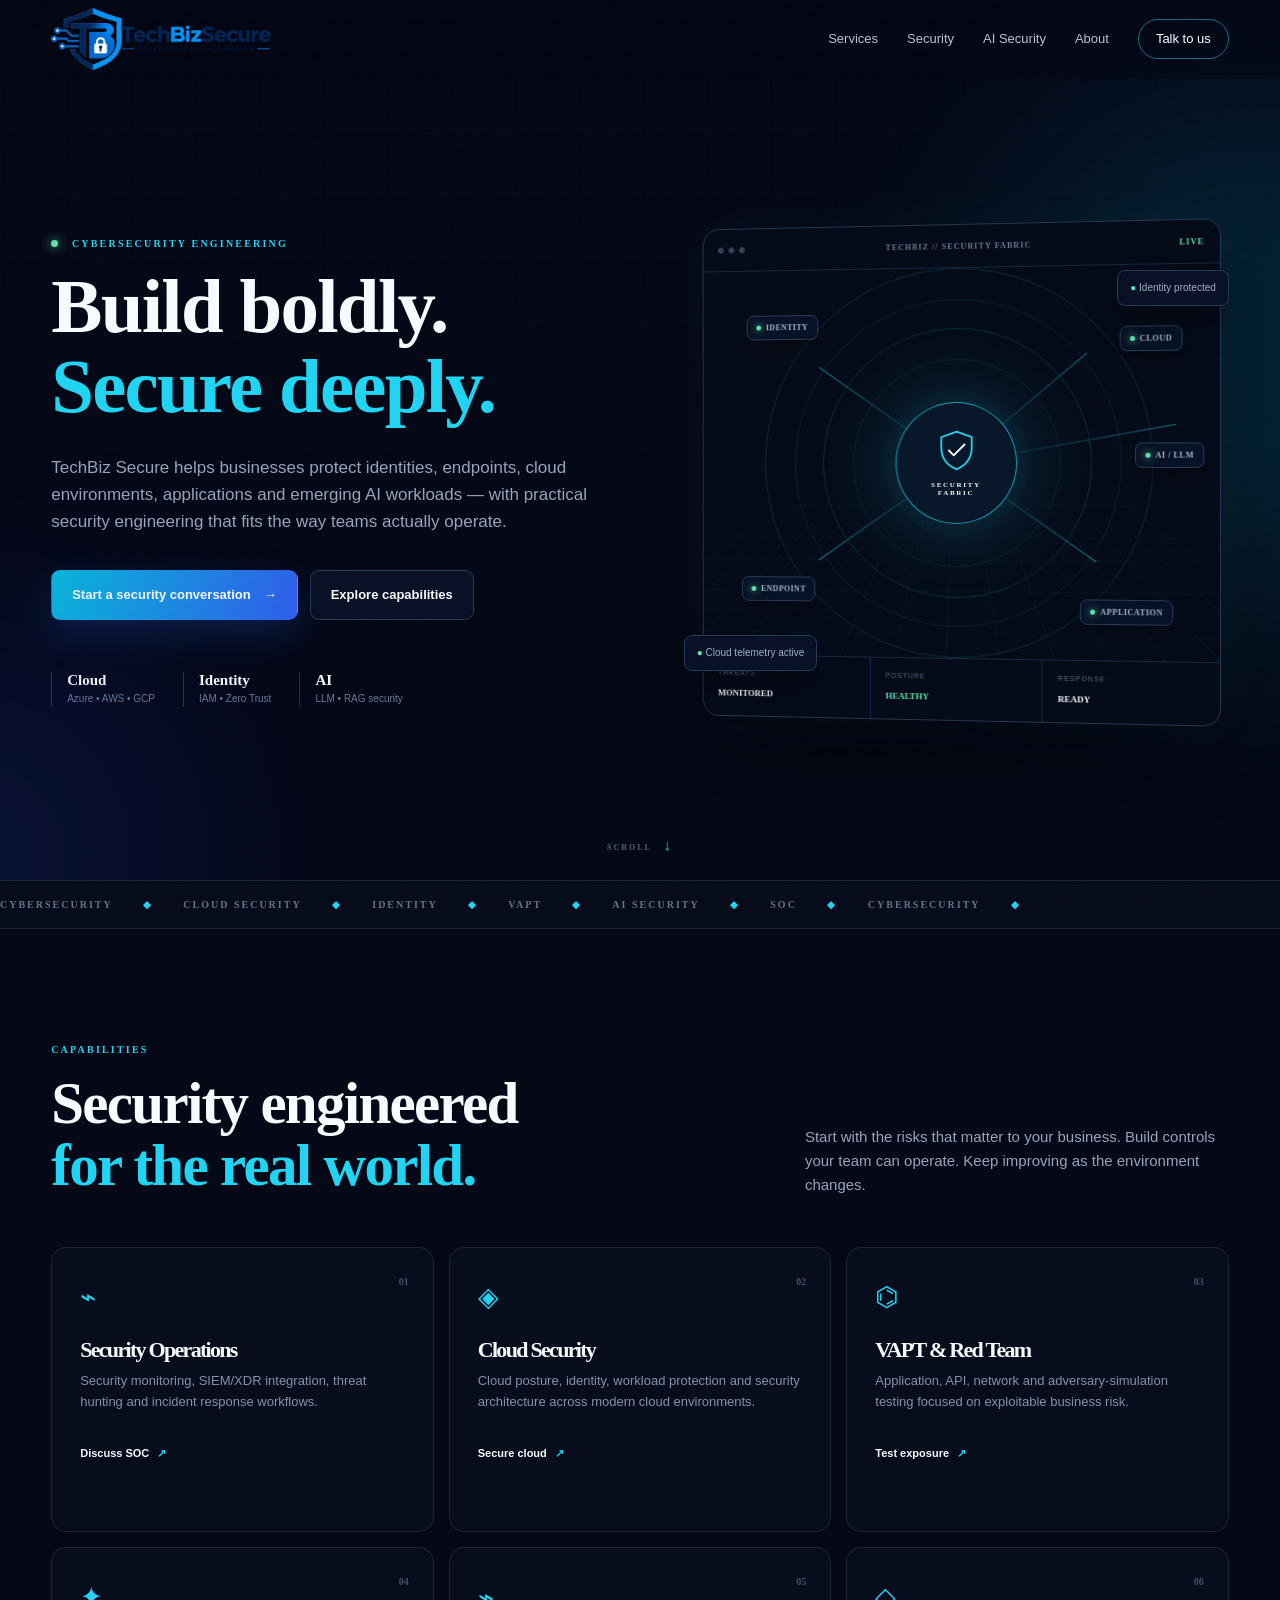
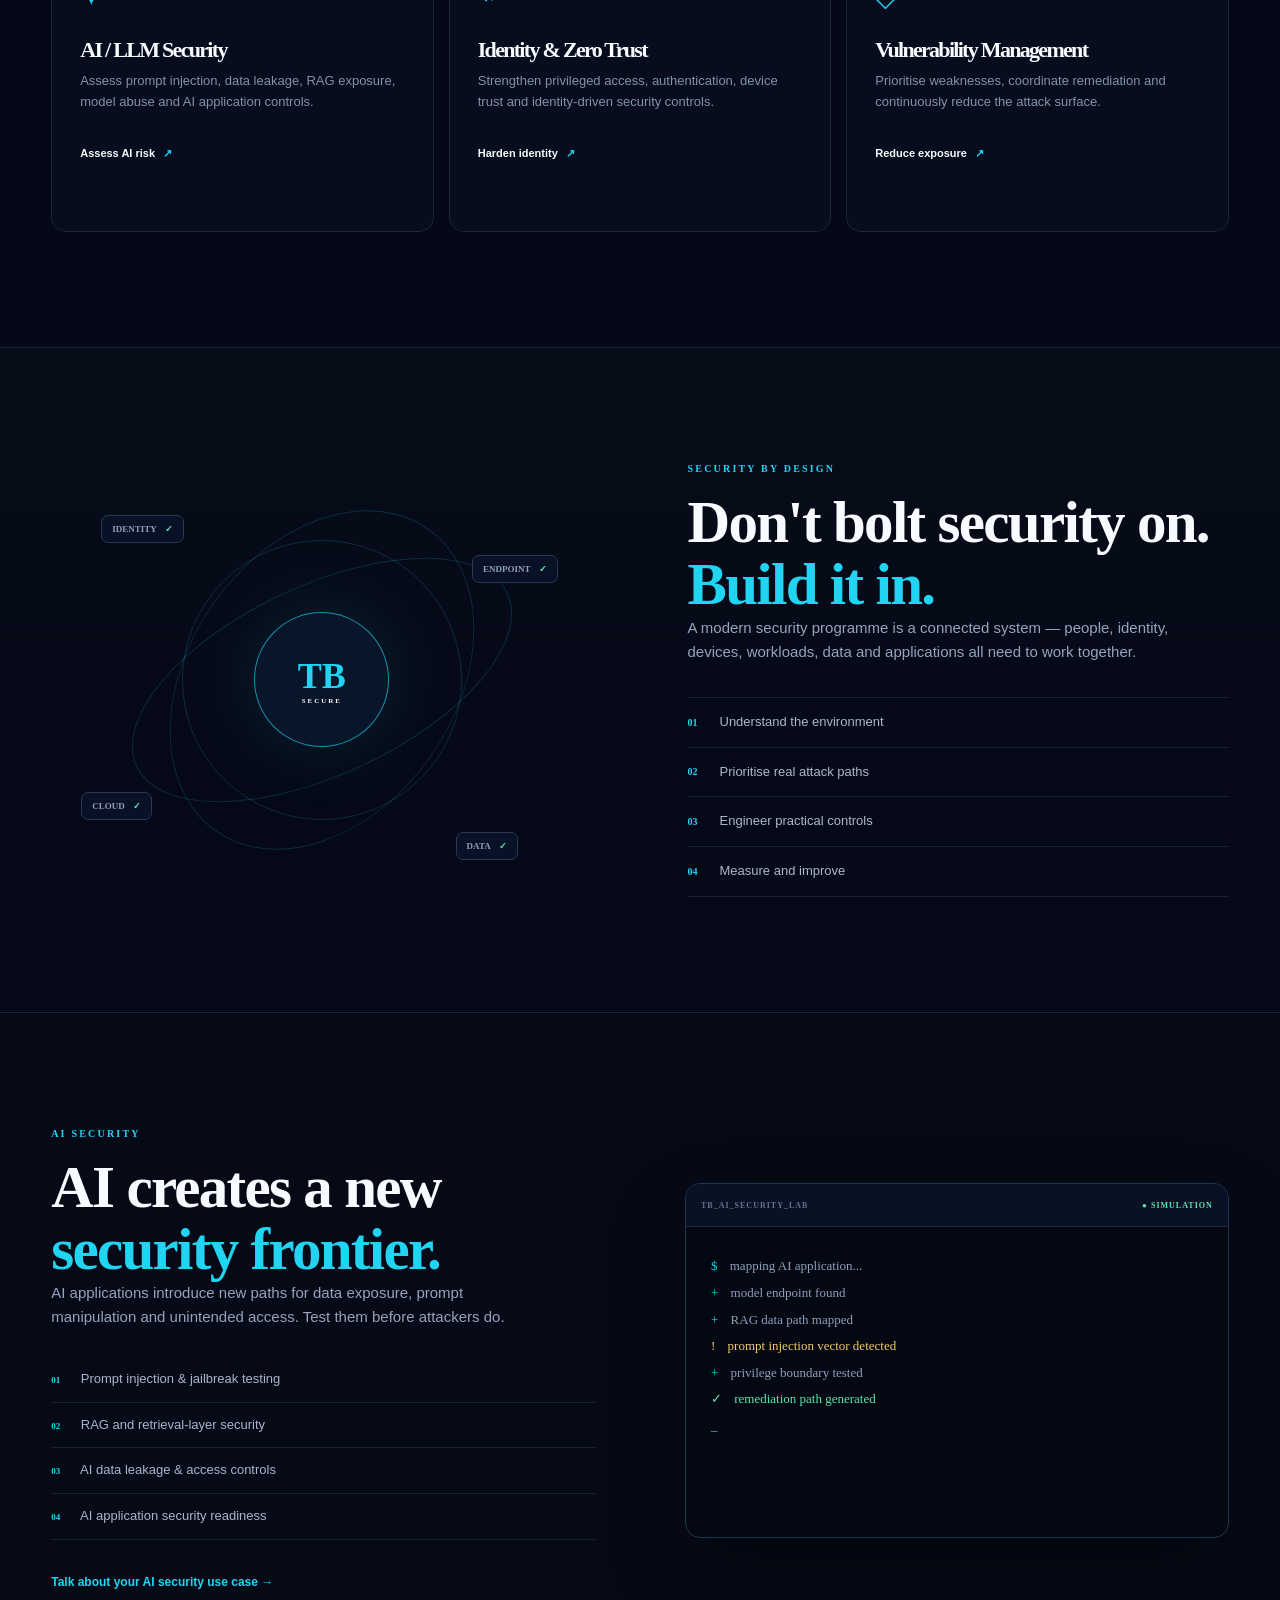
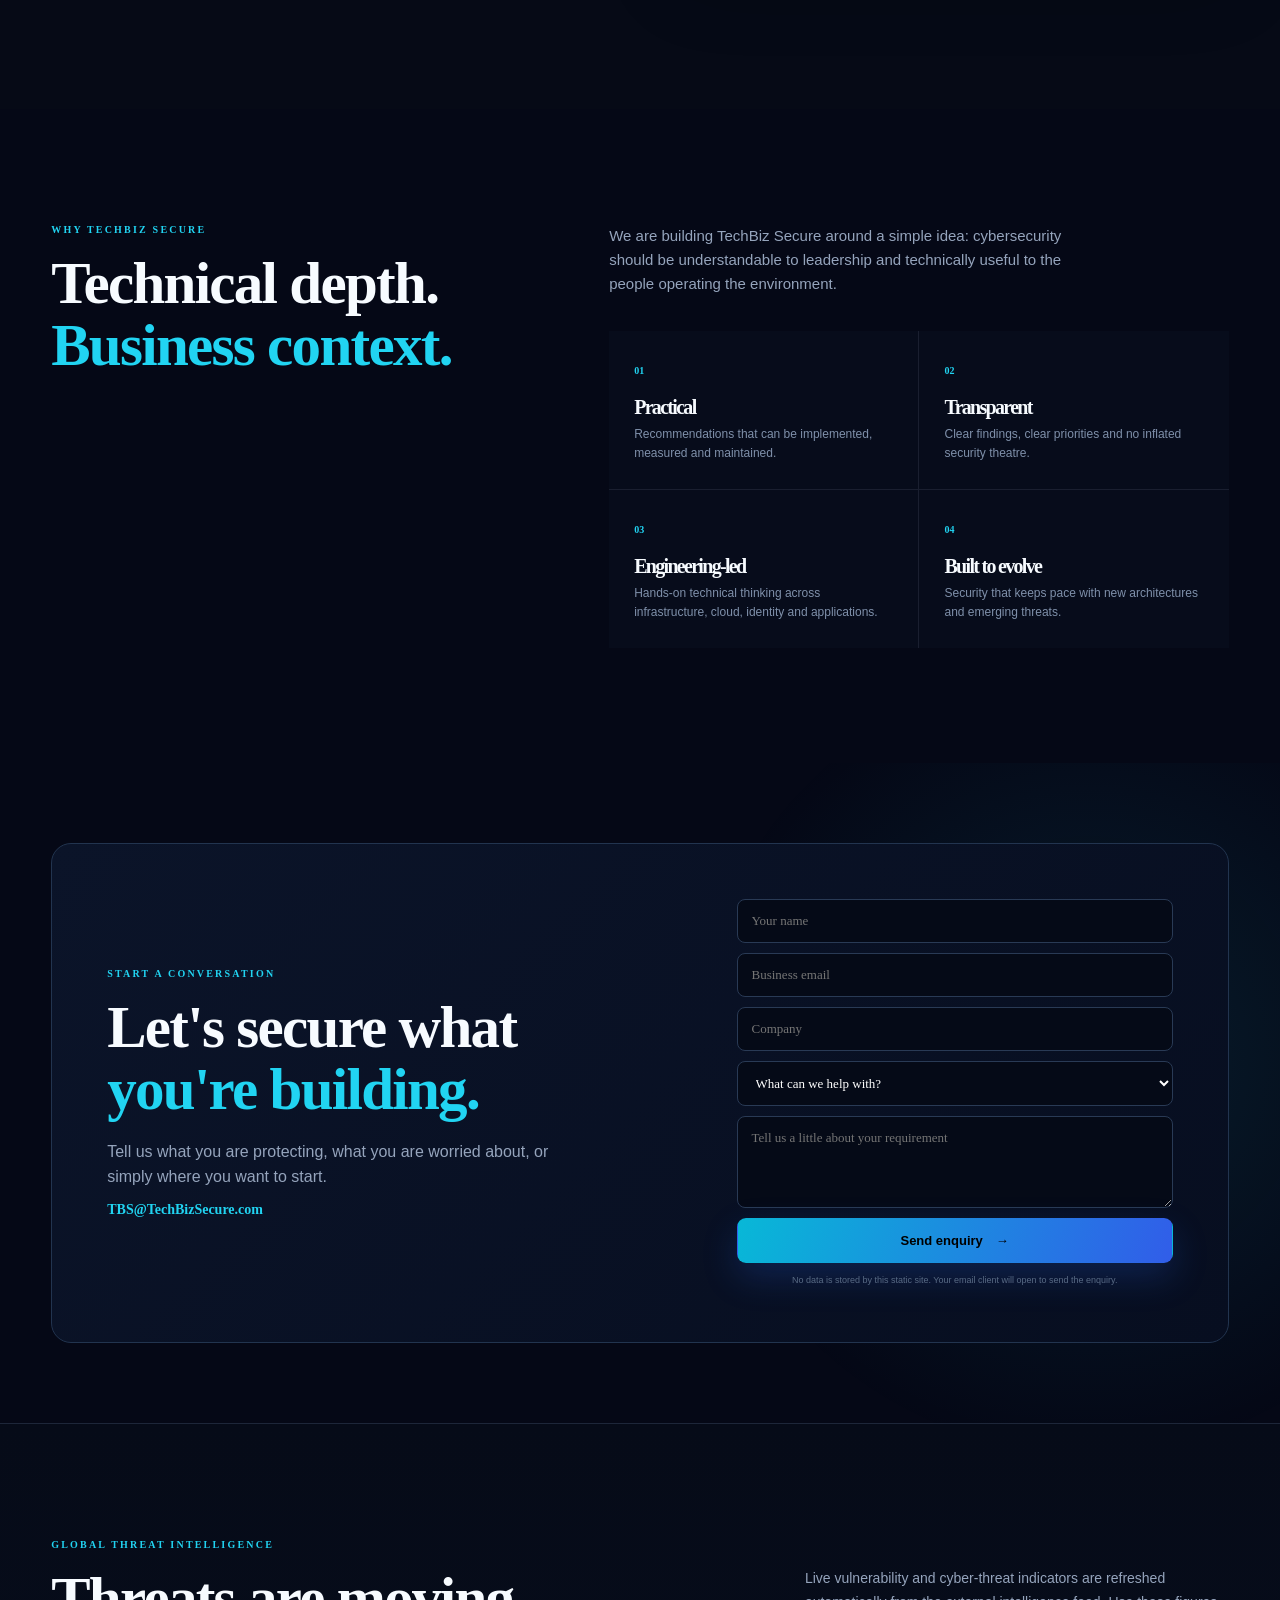
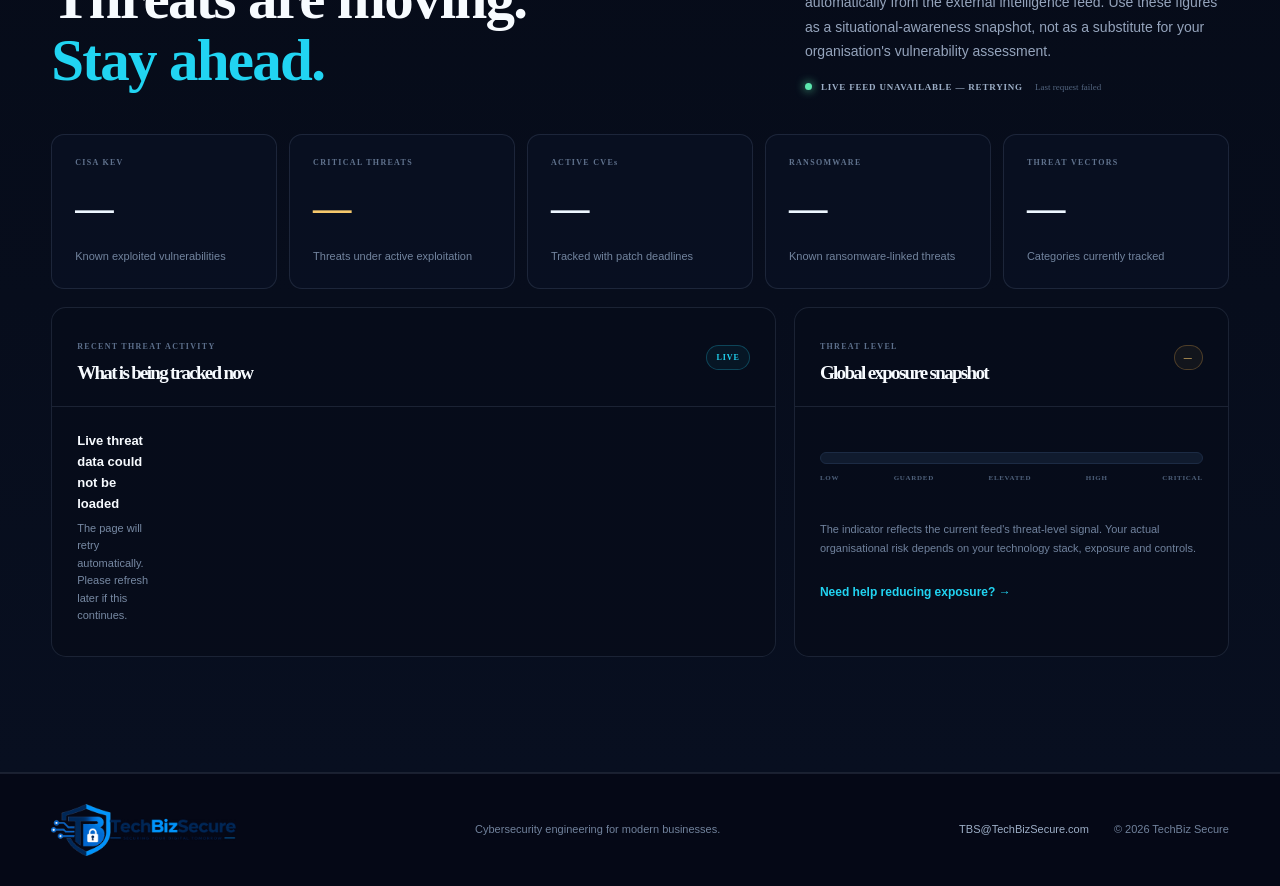
==== index.html @ 3fa22b93 "Use full TechBizSecure logo lockup" ====
<!doctype html>
<html lang="en">
<head>
  <meta charset="utf-8">
  <meta name="viewport" content="width=device-width,initial-scale=1">
  <meta name="description" content="TechBiz Secure — cybersecurity engineering for cloud, identity, endpoints, applications and AI.">
  <meta name="theme-color" content="#050816">
  <!-- Browser security hardening -->
<meta http-equiv="Content-Security-Policy"
      content="default-src 'self';
               base-uri 'none';
               object-src 'none';
               script-src 'self';
               style-src 'self' https://fonts.googleapis.com;
               font-src 'self' https://fonts.gstatic.com;
               img-src 'self' data:;
               connect-src 'self' https://livecve.com;
               frame-src 'none';
               worker-src 'none';
               media-src 'none';
               manifest-src 'self';
               form-action 'none';
               upgrade-insecure-requests">

<meta name="referrer" content="strict-origin-when-cross-origin">
  <meta property="og:title" content="TechBiz Secure | Cybersecurity Engineering">
  <meta property="og:description" content="Practical cybersecurity engineering for modern businesses.">
  <meta property="og:type" content="website">
  <title>TechBiz Secure | Cybersecurity Engineering</title>
  <link rel="icon" href="assets/techbizsecure-brand-mark.png" type="image/png">
  <link rel="stylesheet" href="css/style.css">
</head>
<body>
<div class="noise"></div>
<header class="site-header" id="header">
  <div class="container nav">
    <a class="brand logo-lockup" href="#home" aria-label="TechBiz Secure"><img class="brand-logo" src="assets/techbizsecure-logo-horizontal.png" alt=""></a>
    <button class="hamburger" aria-label="Open menu" aria-expanded="false">☰</button>
    <nav class="links">
      <a href="#services">Services</a><a href="#security">Security</a><a href="#ai">AI Security</a><a href="#about">About</a><a href="#contact" class="nav-button">Talk to us</a>
    </nav>
  </div>
</header>

<main id="home">
<section class="hero">
  <div class="hero-glow glow-a"></div><div class="hero-glow glow-b"></div>
  <div class="container hero-grid">
    <div class="hero-copy">
      <div class="eyebrow"><i></i> CYBERSECURITY ENGINEERING</div>
      <h1>Build boldly.<br><span>Secure deeply.</span></h1>
      <p>TechBiz Secure helps businesses protect identities, endpoints, cloud environments, applications and emerging AI workloads — with practical security engineering that fits the way teams actually operate.</p>
      <div class="hero-buttons"><a class="btn primary" href="#contact">Start a security conversation <b>→</b></a><a class="btn secondary" href="#services">Explore capabilities</a></div>
      <div class="proof">
        <div><b>Cloud</b><small>Azure • AWS • GCP</small></div>
        <div><b>Identity</b><small>IAM • Zero Trust</small></div>
        <div><b>AI</b><small>LLM • RAG security</small></div>
      </div>
    </div>
    <div class="hero-console">
      <div class="console-shell">
        <div class="console-top"><span><i></i><i></i><i></i></span><b>TECHBIZ // SECURITY FABRIC</b><em>LIVE</em></div>
        <div class="console-map">
          <div class="map-grid"></div>
          <div class="radar"></div><div class="radar radar2"></div>
          <div class="node n1"><i></i><label>IDENTITY</label></div>
          <div class="node n2"><i></i><label>CLOUD</label></div>
          <div class="node n3"><i></i><label>ENDPOINT</label></div>
          <div class="node n4"><i></i><label>APPLICATION</label></div>
          <div class="node n5"><i></i><label>AI / LLM</label></div>
          <div class="hub"><div class="hub-shield"><svg viewBox="0 0 48 48"><path d="M24 3 41 9v12c0 11.2-6.7 19.7-17 24C13.7 40.7 7 32.2 7 21V9l17-6Z"/><path class="tick" d="m15.5 24 5.4 5.4L33 17.3"/></svg></div><small>SECURITY<br>FABRIC</small></div>
          <div class="connection c1"></div><div class="connection c2"></div><div class="connection c3"></div><div class="connection c4"></div><div class="connection c5"></div>
        </div>
        <div class="console-stats"><span><small>THREATS</small><b>MONITORED</b></span><span><small>POSTURE</small><b class="green">HEALTHY</b></span><span><small>RESPONSE</small><b>READY</b></span></div>
      </div>
      <div class="float-tag tag1">● Identity protected</div><div class="float-tag tag2">● Cloud telemetry active</div>
    </div>
  </div>
  <div class="scroll">SCROLL <span>↓</span></div>
</section>

<section class="marquee"><div>CYBERSECURITY <span>◆</span> CLOUD SECURITY <span>◆</span> IDENTITY <span>◆</span> VAPT <span>◆</span> AI SECURITY <span>◆</span> SOC <span>◆</span> CYBERSECURITY <span>◆</span></div></section>

<section class="section" id="services">
  <div class="container">
    <div class="section-title"><div><div class="eyebrow">CAPABILITIES</div><h2>Security engineered<br><span>for the real world.</span></h2></div><p>Start with the risks that matter to your business. Build controls your team can operate. Keep improving as the environment changes.</p></div>
    <div class="service-grid">
      <article><span class="icon">⌁</span><small>01</small><h3>Security Operations</h3><p>Security monitoring, SIEM/XDR integration, threat hunting and incident response workflows.</p><a href="#contact">Discuss SOC <b>↗</b></a></article>
      <article><span class="icon">◈</span><small>02</small><h3>Cloud Security</h3><p>Cloud posture, identity, workload protection and security architecture across modern cloud environments.</p><a href="#contact">Secure cloud <b>↗</b></a></article>
      <article><span class="icon">⌬</span><small>03</small><h3>VAPT & Red Team</h3><p>Application, API, network and adversary-simulation testing focused on exploitable business risk.</p><a href="#contact">Test exposure <b>↗</b></a></article>
      <article><span class="icon">✦</span><small>04</small><h3>AI / LLM Security</h3><p>Assess prompt injection, data leakage, RAG exposure, model abuse and AI application controls.</p><a href="#contact">Assess AI risk <b>↗</b></a></article>
      <article><span class="icon">⌁</span><small>05</small><h3>Identity & Zero Trust</h3><p>Strengthen privileged access, authentication, device trust and identity-driven security controls.</p><a href="#contact">Harden identity <b>↗</b></a></article>
      <article><span class="icon">◇</span><small>06</small><h3>Vulnerability Management</h3><p>Prioritise weaknesses, coordinate remediation and continuously reduce the attack surface.</p><a href="#contact">Reduce exposure <b>↗</b></a></article>
    </div>
  </div>
</section>

<section class="section dark" id="security">
  <div class="container security-grid">
    <div class="security-visual">
      <div class="sec-ring r1"></div><div class="sec-ring r2"></div><div class="sec-ring r3"></div>
      <div class="sec-core"><span>TB</span><small>SECURE</small></div>
      <div class="sec-chip s1">IDENTITY <b>✓</b></div><div class="sec-chip s2">ENDPOINT <b>✓</b></div><div class="sec-chip s3">CLOUD <b>✓</b></div><div class="sec-chip s4">DATA <b>✓</b></div>
    </div>
    <div>
      <div class="eyebrow">SECURITY BY DESIGN</div><h2>Don't bolt security on.<br><span>Build it in.</span></h2>
      <p class="lead">A modern security programme is a connected system — people, identity, devices, workloads, data and applications all need to work together.</p>
      <div class="metrics"><div><b>01</b><span>Understand the environment</span></div><div><b>02</b><span>Prioritise real attack paths</span></div><div><b>03</b><span>Engineer practical controls</span></div><div><b>04</b><span>Measure and improve</span></div></div>
    </div>
  </div>
</section>

<section class="section ai" id="ai">
  <div class="container ai-grid">
    <div><div class="eyebrow">AI SECURITY</div><h2>AI creates a new<br><span>security frontier.</span></h2><p class="lead">AI applications introduce new paths for data exposure, prompt manipulation and unintended access. Test them before attackers do.</p><ul><li><b>01</b> Prompt injection & jailbreak testing</li><li><b>02</b> RAG and retrieval-layer security</li><li><b>03</b> AI data leakage & access controls</li><li><b>04</b> AI application security readiness</li></ul><a class="text-link" href="#contact">Talk about your AI security use case →</a></div>
    <div class="terminal"><div class="term-head"><span>TB_AI_SECURITY_LAB</span><b>● SIMULATION</b></div><div class="term-body">
      <p><i>$</i> mapping AI application...</p><p><i>+</i> model endpoint found</p><p><i>+</i> RAG data path mapped</p><p class="warn"><i>!</i> prompt injection vector detected</p><p><i>+</i> privilege boundary tested</p><p class="good"><i>✓</i> remediation path generated</p><p class="cursor">_</p>
    </div></div>
  </div>
</section>

<section class="section" id="about">
  <div class="container about-grid">
    <div><div class="eyebrow">WHY TECHBIZ SECURE</div><h2>Technical depth.<br><span>Business context.</span></h2></div>
    <div><p class="lead">We are building TechBiz Secure around a simple idea: cybersecurity should be understandable to leadership and technically useful to the people operating the environment.</p><div class="values"><div><b>01</b><h3>Practical</h3><p>Recommendations that can be implemented, measured and maintained.</p></div><div><b>02</b><h3>Transparent</h3><p>Clear findings, clear priorities and no inflated security theatre.</p></div><div><b>03</b><h3>Engineering-led</h3><p>Hands-on technical thinking across infrastructure, cloud, identity and applications.</p></div><div><b>04</b><h3>Built to evolve</h3><p>Security that keeps pace with new architectures and emerging threats.</p></div></div></div>
  </div>
</section>

<section class="section cta" id="contact">
  <div class="container cta-box">
    <div><div class="eyebrow">START A CONVERSATION</div><h2>Let's secure what<br><span>you're building.</span></h2><p>Tell us what you are protecting, what you are worried about, or simply where you want to start.</p><div class="email-line">TBS@TechBizSecure.com</div></div>
    <form id="contactForm">
      <input required name="name" placeholder="Your name" autocomplete="name">
      <input required type="email" name="email" placeholder="Business email" autocomplete="email">
      <input name="company" placeholder="Company">
      <select name="interest"><option value="">What can we help with?</option><option>Security Operations / SOC</option><option>Cloud Security</option><option>VAPT / Red Team</option><option>AI / LLM Security</option><option>Identity & Zero Trust</option><option>Vulnerability Management</option><option>Other</option></select>
      <textarea required name="message" rows="4" placeholder="Tell us a little about your requirement"></textarea>
      <button class="btn primary" type="submit">Send enquiry <b>→</b></button>
      <small>No data is stored by this static site. Your email client will open to send the enquiry.</small>
    </form>
  </div>
</section>

<section class="section threat-stats" id="threats">
  <div class="container">
    <div class="section-title threat-heading">
      <div>
        <div class="eyebrow">GLOBAL THREAT INTELLIGENCE</div>
        <h2>Threats are moving.<br><span>Stay ahead.</span></h2>
      </div>
      <div class="threat-intro">
        <p>Live vulnerability and cyber-threat indicators are refreshed automatically from the external intelligence feed. Use these figures as a situational-awareness snapshot, not as a substitute for your organisation's vulnerability assessment.</p>
        <div class="threat-status"><i></i><span id="threatStatus">Connecting to live intelligence…</span><small id="threatUpdated">—</small></div>
      </div>
    </div>

    <div class="threat-cards" aria-live="polite">
      <article class="threat-card"><small>CISA KEV</small><strong id="kevTotal">—</strong><span>Known exploited vulnerabilities</span></article>
      <article class="threat-card critical"><small>CRITICAL THREATS</small><strong id="criticalTotal">—</strong><span>Threats under active exploitation</span></article>
      <article class="threat-card"><small>ACTIVE CVEs</small><strong id="activeCves">—</strong><span>Tracked with patch deadlines</span></article>
      <article class="threat-card"><small>RANSOMWARE</small><strong id="ransomwareTotal">—</strong><span>Known ransomware-linked threats</span></article>
      <article class="threat-card"><small>THREAT VECTORS</small><strong id="vectorTotal">—</strong><span>Categories currently tracked</span></article>
    </div>

    <div class="threat-bottom">
      <div class="threat-panel">
        <div class="panel-head"><div><small>RECENT THREAT ACTIVITY</small><h3>What is being tracked now</h3></div><span class="live-pill">LIVE</span></div>
        <div id="threatFeed" class="threat-feed"><div class="feed-loading"><span></span><span></span><span></span></div></div>
      </div>
      <div class="threat-panel radar-panel">
        <div class="panel-head"><div><small>THREAT LEVEL</small><h3>Global exposure snapshot</h3></div><span id="threatLevel" class="level-pill">ELEVATED</span></div>
        <div class="threat-meter"><div id="threatMeterFill"></div></div>
        <div class="meter-labels"><span>LOW</span><span>GUARDED</span><span>ELEVATED</span><span>HIGH</span><span>CRITICAL</span></div>
        <p class="meter-note">The indicator reflects the current feed's threat-level signal. Your actual organisational risk depends on your technology stack, exposure and controls.</p>
        <a class="text-link" href="#contact">Need help reducing exposure? →</a>
      </div>
    </div>
  </div>
</section>
</main>

<footer><div class="container footer"><a class="brand logo-lockup" href="#home"><img class="brand-logo" src="assets/techbizsecure-logo-horizontal.png" alt="TechBiz Secure — Securing your digital tomorrow"></a><p>Cybersecurity engineering for modern businesses.</p><a href="mailto:TBS@TechBizSecure.com">TBS@TechBizSecure.com</a><span>© 2026 TechBiz Secure</span></div></footer>
<script src="js/app.js"></script>
</body></html>
---- css/style.css ----
@import url('https://fonts.googleapis.com/css2?family=DM+Sans:wght@400;500;600;700&family=Space+Grotesk:wght@400;500;600;700&display=swap');
:root{--bg:#050816;--bg2:#080e20;--panel:#0a1226;--line:rgba(150,170,200,.15);--text:#f7fbff;--muted:#95a4bc;--cyan:#21d4f2;--blue:#3b82f6;--green:#5ce6ad;--amber:#f6c86c}
*{box-sizing:border-box;margin:0;padding:0}html{scroll-behavior:smooth}body{background:var(--bg);color:var(--text);font-family:"DM Sans",sans-serif;line-height:1.6;overflow-x:hidden}body:before{content:"";position:fixed;inset:0;pointer-events:none;z-index:-5;background-image:linear-gradient(rgba(255,255,255,.017) 1px,transparent 1px),linear-gradient(90deg,rgba(255,255,255,.017) 1px,transparent 1px);background-size:64px 64px;mask-image:linear-gradient(to bottom,#000,transparent 90%)}.noise{position:fixed;inset:0;pointer-events:none;z-index:100;opacity:.025;background-image:url("data:image/svg+xml,%3Csvg viewBox='0 0 160 160' xmlns='http://www.w3.org/2000/svg'%3E%3Cfilter id='n'%3E%3CfeTurbulence type='fractalNoise' baseFrequency='.9' numOctaves='4' stitchTiles='stitch'/%3E%3C/filter%3E%3Crect width='100%25' height='100%25' filter='url(%23n)' opacity='.3'/%3E%3C/svg%3E")}a{color:inherit;text-decoration:none}.container{width:min(1180px,92%);margin:auto}
.site-header{position:fixed;z-index:50;top:0;left:0;width:100%;border-bottom:1px solid transparent;background:rgba(5,8,22,.6);backdrop-filter:blur(18px);transition:.25s}.site-header.scrolled{border-color:var(--line);background:rgba(5,8,22,.9)}.nav{height:78px;display:flex;align-items:center;justify-content:space-between}.brand{display:flex;align-items:center}.brand-logo{display:block;width:220px;max-width:38vw;height:auto;object-fit:contain}.footer .brand-logo{width:185px;max-width:45vw}.links{display:flex;gap:29px;align-items:center;color:#b6c3d6;font-size:13px}.links a:hover{color:#fff}.nav-button{border:1px solid rgba(33,212,242,.5);padding:9px 17px;border-radius:999px;color:#fff!important}.hamburger{display:none;background:none;border:0;color:#fff;font-size:24px}
.hero{min-height:880px;padding:155px 0 90px;display:flex;align-items:center;position:relative;overflow:hidden}.hero-glow{position:absolute;border-radius:50%;filter:blur(120px);opacity:.14}.glow-a{width:520px;height:520px;background:#00cfff;right:-230px;top:100px}.glow-b{width:450px;height:450px;background:#244cff;left:-250px;bottom:-200px}.hero-grid{display:grid;grid-template-columns:1.02fr .98fr;gap:65px;align-items:center}.eyebrow{font:700 10px "Space Grotesk";letter-spacing:2.2px;color:var(--cyan);margin-bottom:18px}.eyebrow i{display:inline-block;width:7px;height:7px;background:var(--green);border-radius:50%;margin-right:9px;box-shadow:0 0 12px var(--green)}h1,h2,h3{font-family:"Space Grotesk";line-height:1.05;letter-spacing:-1.7px}h1{font-size:clamp(52px,6vw,78px)}h1 span,h2 span{color:var(--cyan)}.hero-copy>p{max-width:650px;color:var(--muted);font-size:17px;margin-top:26px}.hero-buttons{display:flex;gap:12px;flex-wrap:wrap;margin-top:34px}.btn{display:inline-flex;justify-content:center;align-items:center;gap:13px;border:1px solid transparent;border-radius:9px;padding:14px 20px;font-weight:700;font-size:13px;cursor:pointer;transition:.2s}.btn.primary{background:linear-gradient(110deg,#08b8d7,#315de9);box-shadow:0 14px 35px rgba(37,99,235,.22)}.btn.primary:hover{transform:translateY(-2px)}.btn.secondary{border-color:#2b3b56;background:#091126}.btn.secondary:hover{border-color:#58708f}.proof{display:flex;gap:28px;margin-top:52px}.proof div{border-left:1px solid #26334c;padding-left:15px}.proof b{display:block;font:600 15px "Space Grotesk"}.proof small{display:block;color:#687a96;font-size:10px;margin-top:2px}
.hero-console{position:relative;height:510px;display:grid;place-items:center}.console-shell{width:100%;max-width:520px;border:1px solid #243550;border-radius:17px;background:#050b18;box-shadow:0 35px 100px rgba(0,0,0,.42),0 0 60px rgba(33,212,242,.06);overflow:hidden;transform:perspective(1000px) rotateY(-5deg)}.console-top{height:43px;display:flex;align-items:center;justify-content:space-between;padding:0 15px;border-bottom:1px solid #192841;color:#667994;font:600 8px "Space Grotesk";letter-spacing:1.1px}.console-top span{display:flex;gap:5px}.console-top span i{width:6px;height:6px;border-radius:50%;background:#34445e}.console-top em{font-style:normal;color:var(--green)}.console-map{height:390px;position:relative;overflow:hidden;background:radial-gradient(circle at 50% 50%,rgba(24,87,116,.13),transparent 45%)}.map-grid{position:absolute;inset:0;background-image:linear-gradient(rgba(33,212,242,.045) 1px,transparent 1px),linear-gradient(90deg,rgba(33,212,242,.045) 1px,transparent 1px);background-size:36px 36px;transform:perspective(400px) rotateX(55deg) scale(1.5);transform-origin:center bottom}.radar{position:absolute;width:270px;height:270px;border:1px solid rgba(33,212,242,.16);border-radius:50%;left:50%;top:50%;transform:translate(-50%,-50%)}.radar:after{content:"";position:absolute;inset:30px;border:1px solid rgba(33,212,242,.1);border-radius:50%}.radar2{width:390px;height:390px}.hub{position:absolute;left:50%;top:50%;transform:translate(-50%,-50%);width:122px;height:122px;border-radius:50%;background:#09172a;border:1px solid rgba(33,212,242,.7);box-shadow:0 0 0 12px rgba(33,212,242,.025),0 0 70px rgba(33,212,242,.16);display:flex;flex-direction:column;align-items:center;justify-content:center;text-align:center;z-index:4}.hub-shield{width:43px}.hub-shield svg{width:100%;fill:none;stroke:var(--cyan);stroke-width:2}.hub-shield .tick{stroke:#fff;stroke-linecap:round;stroke-linejoin:round}.hub small{font:700 7px "Space Grotesk";letter-spacing:1.7px;margin-top:2px}.node{position:absolute;z-index:5;background:#081226;border:1px solid #2a3b57;border-radius:7px;padding:7px 9px;font:700 8px "Space Grotesk";letter-spacing:.5px;color:#a9b8cc;box-shadow:0 8px 22px #0005}.node i{display:inline-block;width:5px;height:5px;background:var(--green);border-radius:50%;margin-right:5px;box-shadow:0 0 8px var(--green)}.n1{top:45px;left:45px}.n2{top:60px;right:36px}.n3{bottom:55px;left:40px}.n4{bottom:35px;right:45px}.n5{top:175px;right:15px}.connection{position:absolute;left:50%;top:50%;height:1px;width:170px;background:linear-gradient(90deg,transparent,rgba(33,212,242,.5));transform-origin:left}.c1{transform:rotate(215deg)}.c2{transform:rotate(320deg)}.c3{transform:rotate(145deg)}.c4{transform:rotate(35deg)}.c5{transform:rotate(350deg);width:220px}.console-stats{display:grid;grid-template-columns:repeat(3,1fr);border-top:1px solid #192841}.console-stats span{padding:12px 15px;border-right:1px solid #192841}.console-stats span:last-child{border:0}.console-stats small{display:block;color:#536681;font-size:7px;letter-spacing:1px}.console-stats b{font:700 9px "Space Grotesk"}.green{color:var(--green)}.float-tag{position:absolute;padding:9px 12px;background:#081126;border:1px solid #263955;border-radius:8px;color:#9eafc7;font-size:10px;box-shadow:0 15px 35px #0004}.float-tag::first-letter{color:var(--green)}.tag1{top:52px;right:0}.tag2{bottom:57px;left:0}.scroll{position:absolute;bottom:26px;left:50%;transform:translateX(-50%);font:700 8px "Space Grotesk";letter-spacing:2px;color:#53657f}.scroll span{font-size:15px;color:var(--cyan);margin-left:8px}
.marquee{overflow:hidden;border-top:1px solid var(--line);border-bottom:1px solid var(--line);background:#070c1b;color:#62738d;font:600 10px "Space Grotesk";letter-spacing:2px;white-space:nowrap}.marquee div{padding:18px 0;animation:marquee 25s linear infinite}.marquee span{color:var(--cyan);padding:0 26px}@keyframes marquee{to{transform:translateX(-45%)}}
.section{padding:115px 0}.dark{background:linear-gradient(180deg,#070c19,#050816);border-top:1px solid var(--line);border-bottom:1px solid var(--line)}.section-title{display:grid;grid-template-columns:1fr .62fr;gap:70px;align-items:end;margin-bottom:50px}.section-title h2,.security-grid h2,.ai-grid h2,.about-grid h2,.cta h2{font-size:clamp(39px,4.7vw,59px)}.section-title>p,.lead{color:var(--muted);font-size:15px;max-width:500px}.service-grid{display:grid;grid-template-columns:repeat(3,1fr);gap:15px}.service-grid article{position:relative;min-height:285px;padding:28px;border:1px solid var(--line);border-radius:15px;background:rgba(9,16,34,.7);overflow:hidden;transition:.25s}.service-grid article:after{content:"";position:absolute;width:130px;height:130px;left:-50px;top:-60px;background:var(--cyan);filter:blur(80px);opacity:0}.service-grid article:hover{transform:translateY(-5px);border-color:rgba(33,212,242,.4)}.service-grid article:hover:after{opacity:.12}.icon{font-size:27px;color:var(--cyan)}.service-grid article>small{position:absolute;right:24px;top:28px;color:#40516b;font:600 10px "Space Grotesk"}.service-grid h3{font-size:22px;margin:19px 0 10px}.service-grid p{color:#8292aa;font-size:13px;min-height:68px}.service-grid a{font-size:11px;font-weight:700}.service-grid a b{color:var(--cyan);margin-left:5px}
.security-grid{display:grid;grid-template-columns:1fr 1fr;gap:95px;align-items:center}.security-visual{height:430px;position:relative;display:grid;place-items:center}.sec-ring{position:absolute;border:1px solid rgba(33,212,242,.17);border-radius:50%}.r1{width:280px;height:280px}.r2{width:370px;height:370px;transform:rotate(35deg) scaleX(.72)}.r3{width:410px;height:190px;transform:rotate(-25deg)}.sec-core{width:135px;height:135px;border-radius:50%;display:flex;flex-direction:column;align-items:center;justify-content:center;background:#091529;border:1px solid rgba(33,212,242,.65);box-shadow:0 0 75px rgba(33,212,242,.13)}.sec-core span{font:700 36px "Space Grotesk";color:var(--cyan)}.sec-core small{font:700 7px "Space Grotesk";letter-spacing:2px}.sec-chip{position:absolute;background:#081126;border:1px solid #263955;border-radius:7px;padding:8px 10px;font:600 9px "Space Grotesk";color:#8da0ba}.sec-chip b{color:var(--green);margin-left:6px}.s1{top:50px;left:50px}.s2{top:90px;right:35px}.s3{bottom:75px;left:30px}.s4{bottom:35px;right:75px}.metrics{margin-top:33px;border-top:1px solid var(--line)}.metrics div{display:flex;gap:22px;align-items:center;border-bottom:1px solid var(--line);padding:14px 0;font-size:13px;color:#aab8cb}.metrics b{color:var(--cyan);font:600 10px "Space Grotesk"}
.ai{background:#060a16}.ai-grid{display:grid;grid-template-columns:1fr 1fr;gap:90px;align-items:center}.ai-grid ul{list-style:none;margin:28px 0}.ai-grid li{border-bottom:1px solid var(--line);padding:12px 0;font-size:13px;color:#a8b6c9}.ai-grid li b{font:600 9px "Space Grotesk";color:var(--cyan);margin-right:17px}.text-link{font-size:12px;font-weight:700;color:var(--cyan)}.terminal{border:1px solid #23344e;border-radius:15px;background:#030813;overflow:hidden;box-shadow:0 35px 80px #0005}.term-head{height:43px;padding:0 15px;display:flex;justify-content:space-between;align-items:center;background:#091125;border-bottom:1px solid #1b2b43;color:#61728c;font:600 8px "Space Grotesk";letter-spacing:1px}.term-head b{color:var(--green)}.term-body{min-height:310px;padding:26px 25px;font:13px/2.05 "Space Grotesk";color:#8ea0b9}.term-body i{font-style:normal;color:var(--cyan);margin-right:9px}.term-body .warn{color:var(--amber)}.term-body .warn i{color:var(--amber)}.term-body .good{color:var(--green)}.term-body .good i{color:var(--green)}.cursor{animation:blink 1s infinite;color:var(--cyan)}@keyframes blink{50%{opacity:0}}
.about-grid{display:grid;grid-template-columns:.85fr 1.15fr;gap:100px}.values{display:grid;grid-template-columns:1fr 1fr;gap:1px;background:var(--line);margin-top:35px}.values>div{background:#070c1b;padding:25px}.values b{font:600 10px "Space Grotesk";color:var(--cyan)}.values h3{font-size:20px;margin:16px 0 7px}.values p{font-size:12px;color:#7f90aa}
.cta{padding:80px 0;background:radial-gradient(circle at 85% 45%,rgba(33,212,242,.1),transparent 35%)}.cta-box{border:1px solid #22344f;border-radius:20px;background:linear-gradient(135deg,#0b1429,#070e20);padding:55px;display:grid;grid-template-columns:1fr .78fr;gap:70px;align-items:center}.cta-box>div>p{color:var(--muted);margin:18px 0 12px;max-width:480px}.email-line{font:600 14px "Space Grotesk";color:var(--cyan)}form{display:grid;gap:10px}input,textarea,select{width:100%;padding:13px 14px;border-radius:8px;border:1px solid #293a55;background:#050a17;color:#fff;font:13px "DM Sans";outline:none}select{appearance:auto}input:focus,textarea:focus,select:focus{border-color:var(--cyan)}textarea{resize:vertical}form small{font-size:9px;color:#586a84;text-align:center}
footer{border-top:1px solid var(--line);padding:30px 0}.footer{display:flex;align-items:center;gap:25px;color:#71829c;font-size:11px}.footer p{flex:1;text-align:center}.footer>a:last-of-type{color:#9eafc7}.footer .brand{color:#fff}
@media(max-width:900px){.hero-grid,.security-grid,.ai-grid,.about-grid,.cta-box{grid-template-columns:1fr}.hero{padding-top:130px}.hero-console{height:490px}.section-title{grid-template-columns:1fr;gap:20px}.service-grid{grid-template-columns:repeat(2,1fr)}.security-grid,.ai-grid,.about-grid{gap:55px}.cta-box{gap:40px}.footer{flex-wrap:wrap}.footer p{order:4;flex-basis:100%}}
@media(max-width:650px){.brand-logo{max-width:55vw}.links{display:none;position:absolute;left:4%;right:4%;top:77px;padding:18px;background:#080f22;border:1px solid var(--line);border-radius:12px;flex-direction:column;gap:17px}.links.open{display:flex}.hamburger{display:block}.hero{min-height:auto;padding-bottom:80px}.hero-copy>p{font-size:15px}.proof{gap:14px;flex-wrap:wrap}.proof div{min-width:100px}.hero-console{height:405px;margin:0 -45px;transform:scale(.88)}.float-tag{display:none}.console-shell{transform:none}.service-grid{grid-template-columns:1fr}.section{padding:82px 0}.security-visual{height:350px;transform:scale(.85);margin:-20px 0}.values{grid-template-columns:1fr}.cta-box{padding:30px 22px}.footer{flex-direction:column;align-items:flex-start}.footer p{text-align:left;order:0}.footer span:last-child{align-self:flex-start}}

/* Global threat intelligence */
.threat-stats{background:linear-gradient(180deg,#060b18,#080f20);border-top:1px solid var(--line);border-bottom:1px solid var(--line)}
.threat-heading{margin-bottom:42px}.threat-intro{align-self:end}.threat-intro p{color:var(--muted);font-size:14px;line-height:1.75;margin:0 0 18px}.threat-status{display:flex;align-items:center;gap:9px;font:700 9px "Space Grotesk";letter-spacing:.8px;color:#9eb0c8;text-transform:uppercase}.threat-status i{width:7px;height:7px;border-radius:50%;background:var(--green);box-shadow:0 0 10px var(--green);animation:pulse 1.7s infinite}.threat-status small{font:500 9px "DM Sans";color:#52647e;text-transform:none;letter-spacing:0;margin-left:3px}@keyframes pulse{50%{opacity:.4;box-shadow:0 0 3px var(--green)}}
.threat-cards{display:grid;grid-template-columns:repeat(5,1fr);gap:12px;margin-bottom:18px}.threat-card{min-height:155px;padding:23px;border:1px solid var(--line);border-radius:13px;background:rgba(9,17,35,.82);display:flex;flex-direction:column;justify-content:space-between}.threat-card small{font:700 8px "Space Grotesk";letter-spacing:1.3px;color:#61738e}.threat-card strong{font:700 clamp(28px,3vw,42px) "Space Grotesk";color:#edf6ff;line-height:1}.threat-card span{font-size:11px;color:#72849e;line-height:1.4}.threat-card.critical strong{color:var(--amber)}
.threat-bottom{display:grid;grid-template-columns:1.25fr .75fr;gap:18px}.threat-panel{border:1px solid var(--line);border-radius:15px;background:rgba(7,13,27,.88);overflow:hidden}.panel-head{display:flex;align-items:center;justify-content:space-between;padding:23px 25px;border-bottom:1px solid var(--line)}.panel-head small{font:700 8px "Space Grotesk";letter-spacing:1.3px;color:#5d708c}.panel-head h3{font-size:19px;margin:7px 0 0}.live-pill,.level-pill{font:700 8px "Space Grotesk";letter-spacing:1px;padding:7px 9px;border-radius:20px;border:1px solid rgba(33,212,242,.25);color:var(--cyan);background:rgba(33,212,242,.05)}.level-pill{color:var(--amber);border-color:rgba(255,184,77,.25);background:rgba(255,184,77,.05)}.threat-feed{padding:6px 25px}.feed-item{display:grid;grid-template-columns:74px 1fr;gap:15px;padding:18px 0;border-bottom:1px solid var(--line)}.feed-item:last-child{border-bottom:0}.feed-severity{height:max-content;padding:6px 7px;border-radius:5px;text-align:center;font:700 7px "Space Grotesk";letter-spacing:.8px;background:#111b2d;color:#8da0bb}.feed-severity.critical{color:var(--amber);background:rgba(255,184,77,.07)}.feed-severity.high{color:#ff8d8d;background:rgba(255,100,100,.06)}.feed-copy h4{font-size:13px;margin:0 0 5px}.feed-copy p{font-size:11px;line-height:1.6;color:#7789a3;margin:0 0 7px}.feed-copy small{font:700 7px "Space Grotesk";letter-spacing:1px;color:#4f627e}.feed-loading{padding:30px 0}.feed-loading span{display:block;height:9px;border-radius:5px;background:#101b2f;margin:9px 0;animation:loading 1.2s infinite alternate}.feed-loading span:nth-child(2){width:85%}.feed-loading span:nth-child(3){width:65%}@keyframes loading{to{opacity:.35}}.feed-empty{padding:30px 0;color:#71839d;font-size:12px}
.radar-panel{padding-bottom:25px}.threat-meter{height:12px;margin:45px 25px 10px;border-radius:20px;background:#101b2e;border:1px solid #1c2b44;overflow:hidden}.threat-meter div{height:100%;width:56%;border-radius:20px;background:linear-gradient(90deg,var(--cyan),#8de9c0,var(--amber));box-shadow:0 0 18px rgba(33,212,242,.2);transition:width .5s ease}.meter-labels{display:flex;justify-content:space-between;padding:0 25px;color:#4e607a;font:700 7px "Space Grotesk";letter-spacing:.7px}.meter-note{margin:38px 25px 20px;color:#70829d;font-size:11px;line-height:1.7}.radar-panel .text-link{margin:0 25px}
@media(max-width:1050px){.threat-cards{grid-template-columns:repeat(3,1fr)}.threat-bottom{grid-template-columns:1fr}.threat-card{min-height:135px}}
@media(max-width:650px){.threat-cards{grid-template-columns:1fr 1fr}.threat-card{min-height:125px;padding:18px}.threat-card strong{font-size:29px}.threat-intro p{font-size:13px}.panel-head{padding:19px}.threat-feed{padding:6px 19px}.meter-labels{padding:0 19px;font-size:6px}.threat-meter{margin-left:19px;margin-right:19px}.meter-note{margin-left:19px;margin-right:19px}.radar-panel .text-link{margin-left:19px}}
/* Security-hardened threat meter states */
.threat-meter div.level-low {
  width: 10%;
}

.threat-meter div.level-guarded {
  width: 32%;
}

.threat-meter div.level-elevated {
  width: 56%;
}

.threat-meter div.level-high {
  width: 78%;
}

.threat-meter div.level-critical {
  width: 96%;
}


/* Keep the threat meter empty when the feed has no verified current reading. */
.threat-meter div.level-unavailable {
  width: 0;
}
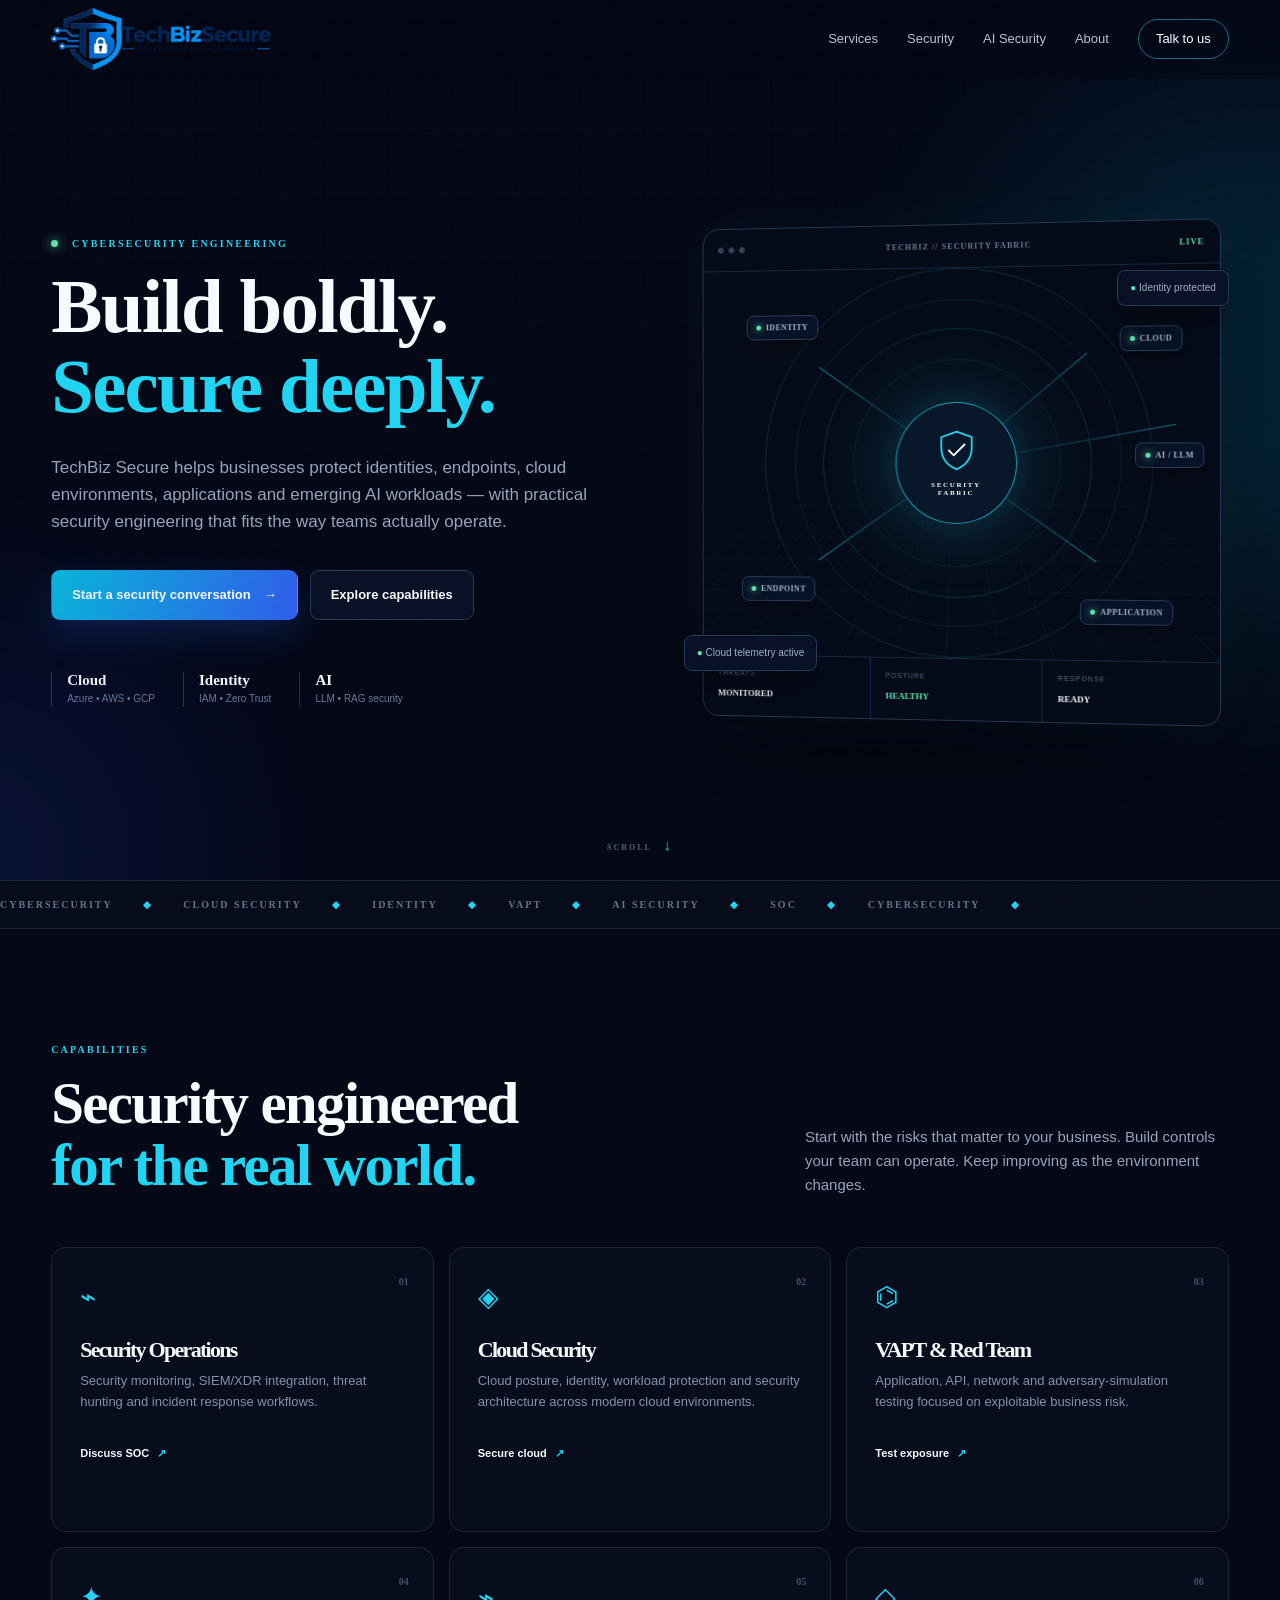
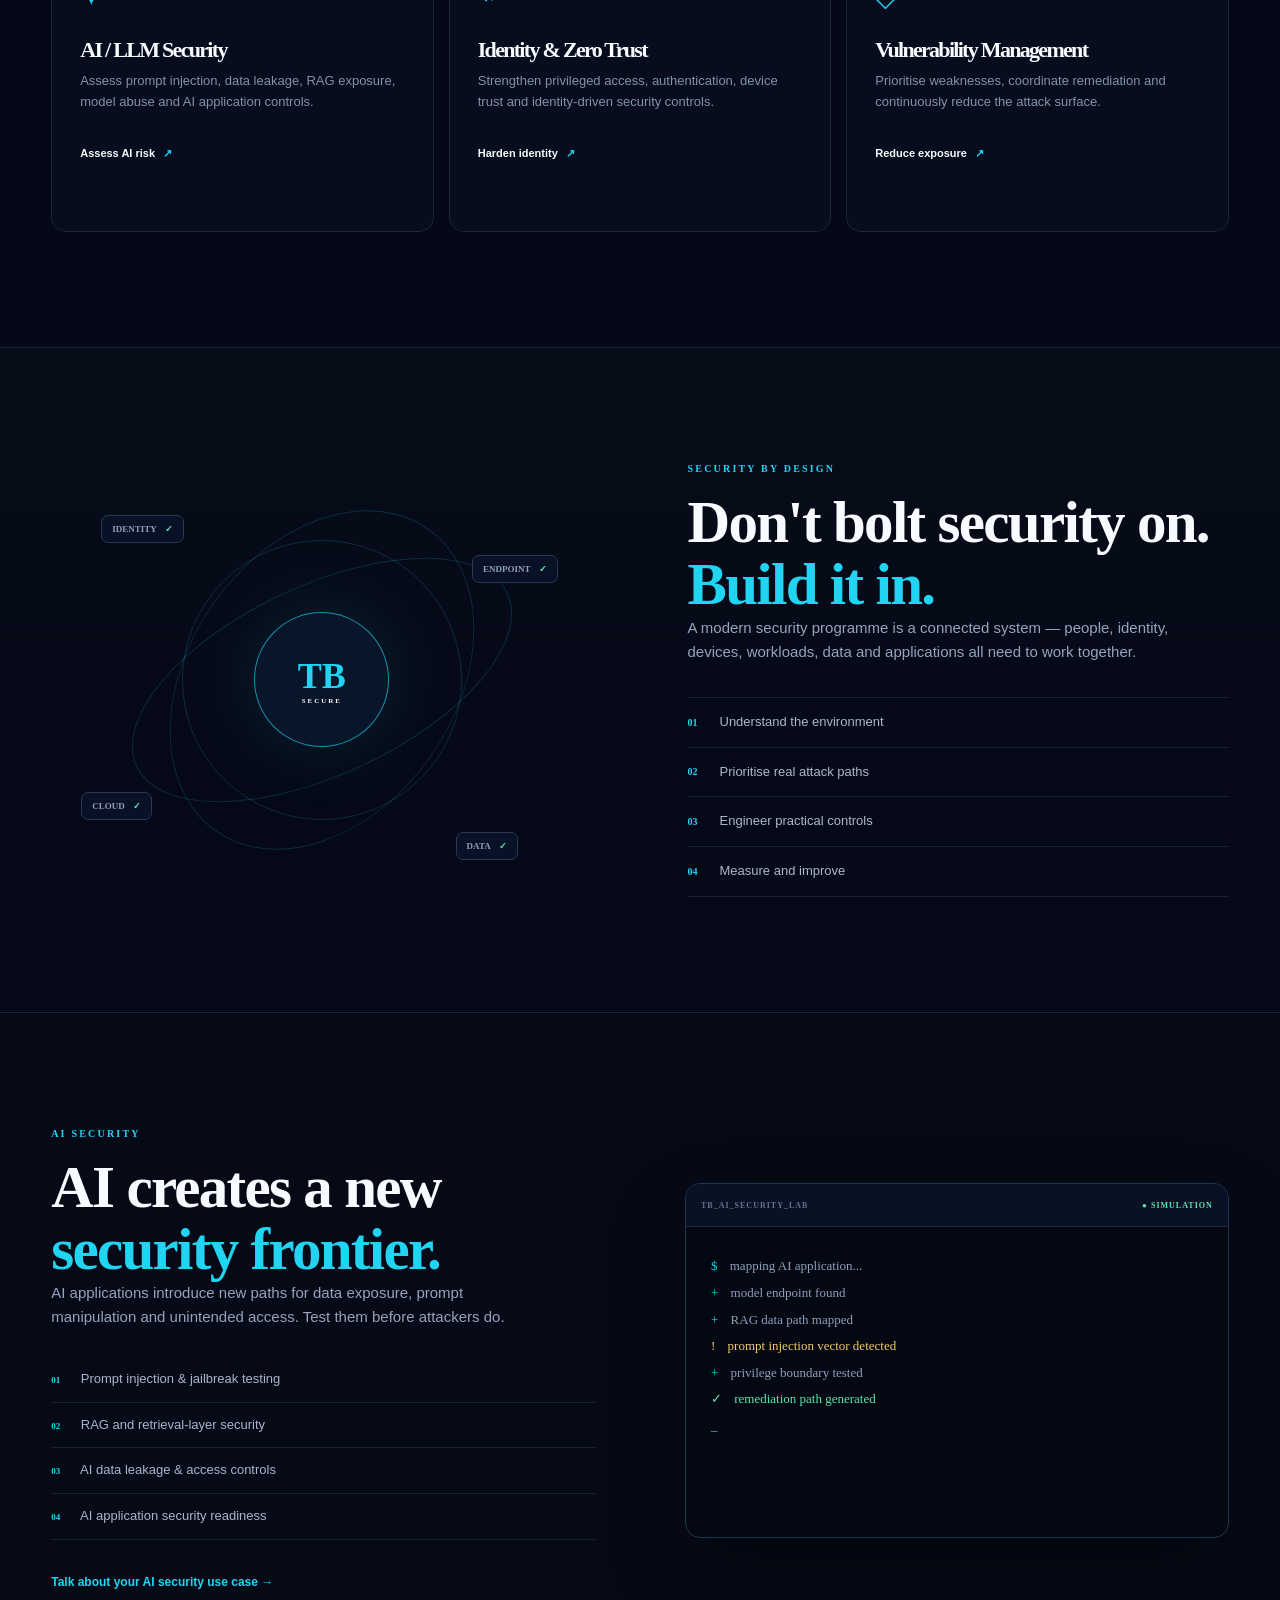
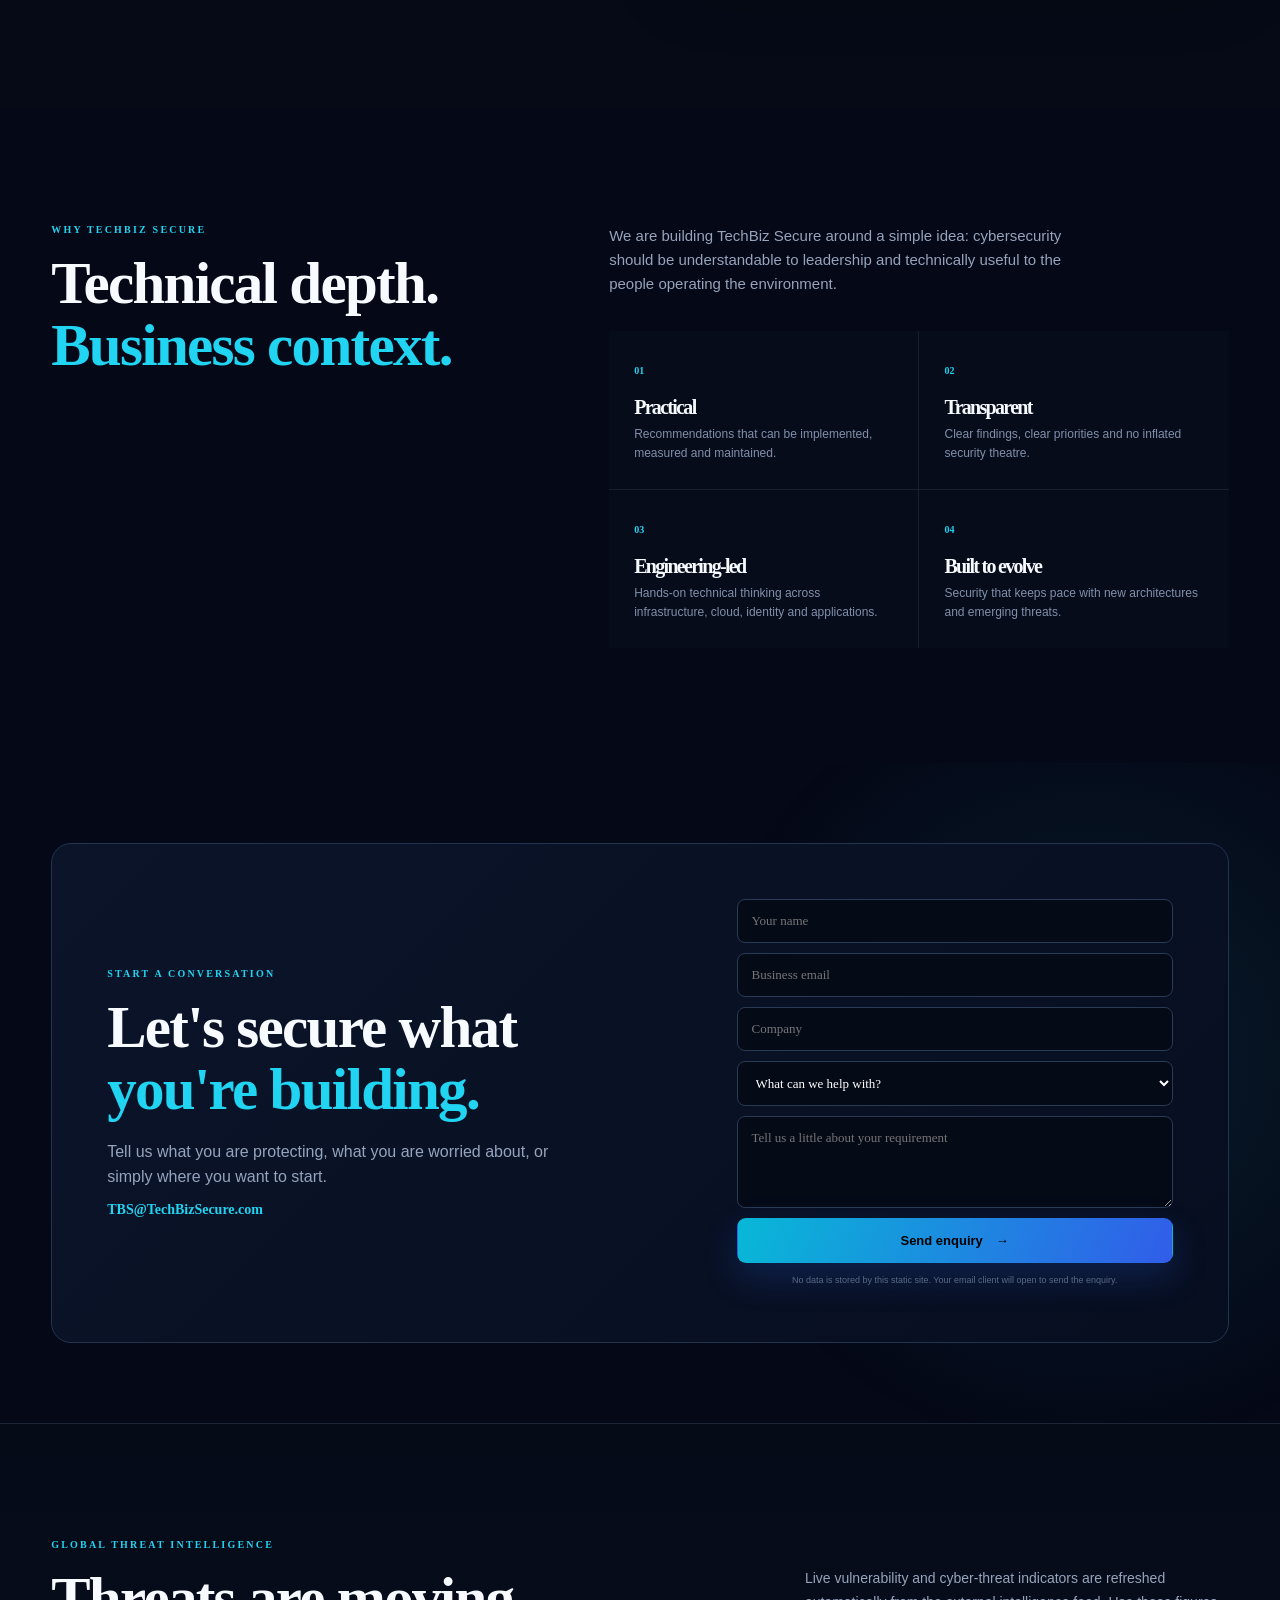
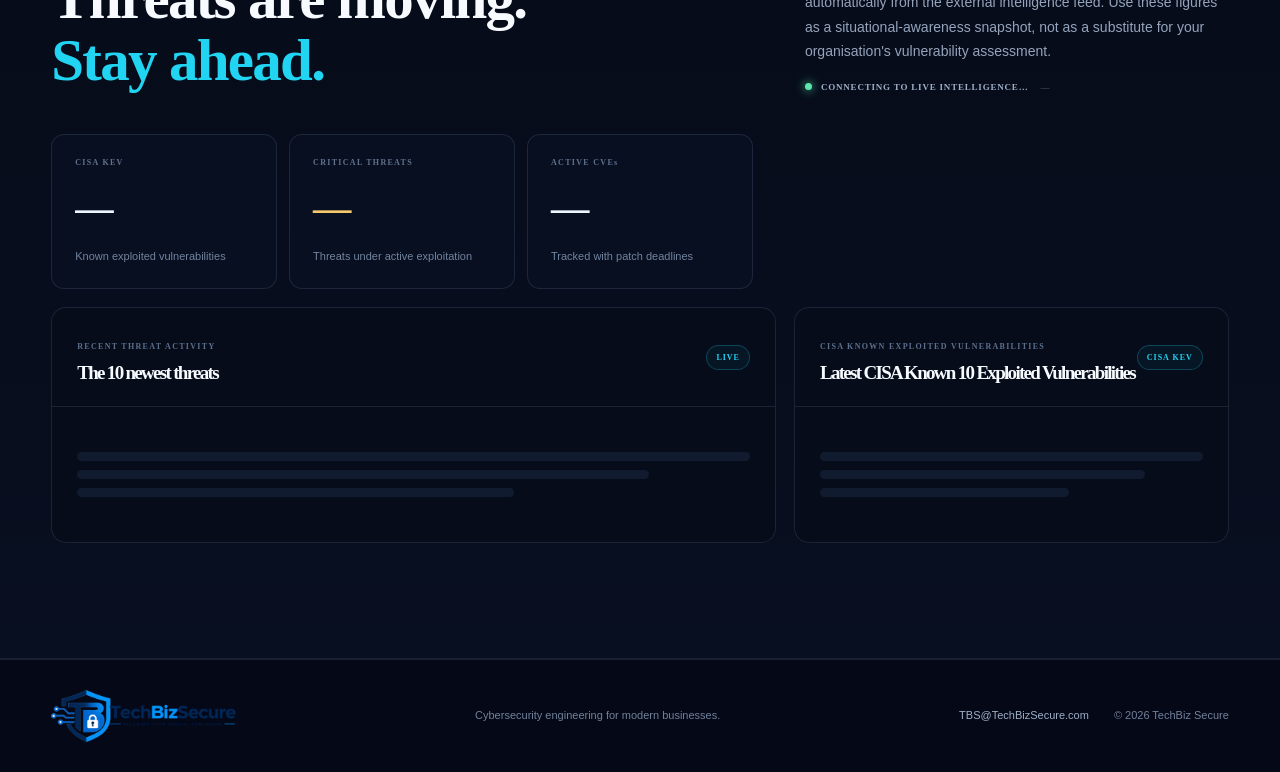
==== commit ee056590: "Show full LiveCVE threat and CISA KEV snapshots" ====
--- a/index.html
+++ b/index.html
@@ -158,21 +158,16 @@
       <article class="threat-card"><small>CISA KEV</small><strong id="kevTotal">—</strong><span>Known exploited vulnerabilities</span></article>
       <article class="threat-card critical"><small>CRITICAL THREATS</small><strong id="criticalTotal">—</strong><span>Threats under active exploitation</span></article>
       <article class="threat-card"><small>ACTIVE CVEs</small><strong id="activeCves">—</strong><span>Tracked with patch deadlines</span></article>
-      <article class="threat-card"><small>RANSOMWARE</small><strong id="ransomwareTotal">—</strong><span>Known ransomware-linked threats</span></article>
-      <article class="threat-card"><small>THREAT VECTORS</small><strong id="vectorTotal">—</strong><span>Categories currently tracked</span></article>
     </div>
 
     <div class="threat-bottom">
       <div class="threat-panel">
-        <div class="panel-head"><div><small>RECENT THREAT ACTIVITY</small><h3>What is being tracked now</h3></div><span class="live-pill">LIVE</span></div>
-        <div id="threatFeed" class="threat-feed"><div class="feed-loading"><span></span><span></span><span></span></div></div>
+        <div class="panel-head"><div><small>RECENT THREAT ACTIVITY</small><h3>The 10 newest threats</h3></div><span class="live-pill">LIVE</span></div>
+        <div id="newThreats" class="threat-feed threat-records" aria-live="polite"><div class="feed-loading"><span></span><span></span><span></span></div></div>
       </div>
-      <div class="threat-panel radar-panel">
-        <div class="panel-head"><div><small>THREAT LEVEL</small><h3>Global exposure snapshot</h3></div><span id="threatLevel" class="level-pill">ELEVATED</span></div>
-        <div class="threat-meter"><div id="threatMeterFill"></div></div>
-        <div class="meter-labels"><span>LOW</span><span>GUARDED</span><span>ELEVATED</span><span>HIGH</span><span>CRITICAL</span></div>
-        <p class="meter-note">The indicator reflects the current feed's threat-level signal. Your actual organisational risk depends on your technology stack, exposure and controls.</p>
-        <a class="text-link" href="#contact">Need help reducing exposure? →</a>
+      <div class="threat-panel">
+        <div class="panel-head"><div><small>CISA KNOWN EXPLOITED VULNERABILITIES</small><h3>Latest CISA Known 10 Exploited Vulnerabilities</h3></div><span class="live-pill">CISA KEV</span></div>
+        <div id="kevThreats" class="threat-feed threat-records" aria-live="polite"><div class="feed-loading"><span></span><span></span><span></span></div></div>
       </div>
     </div>
   </div>
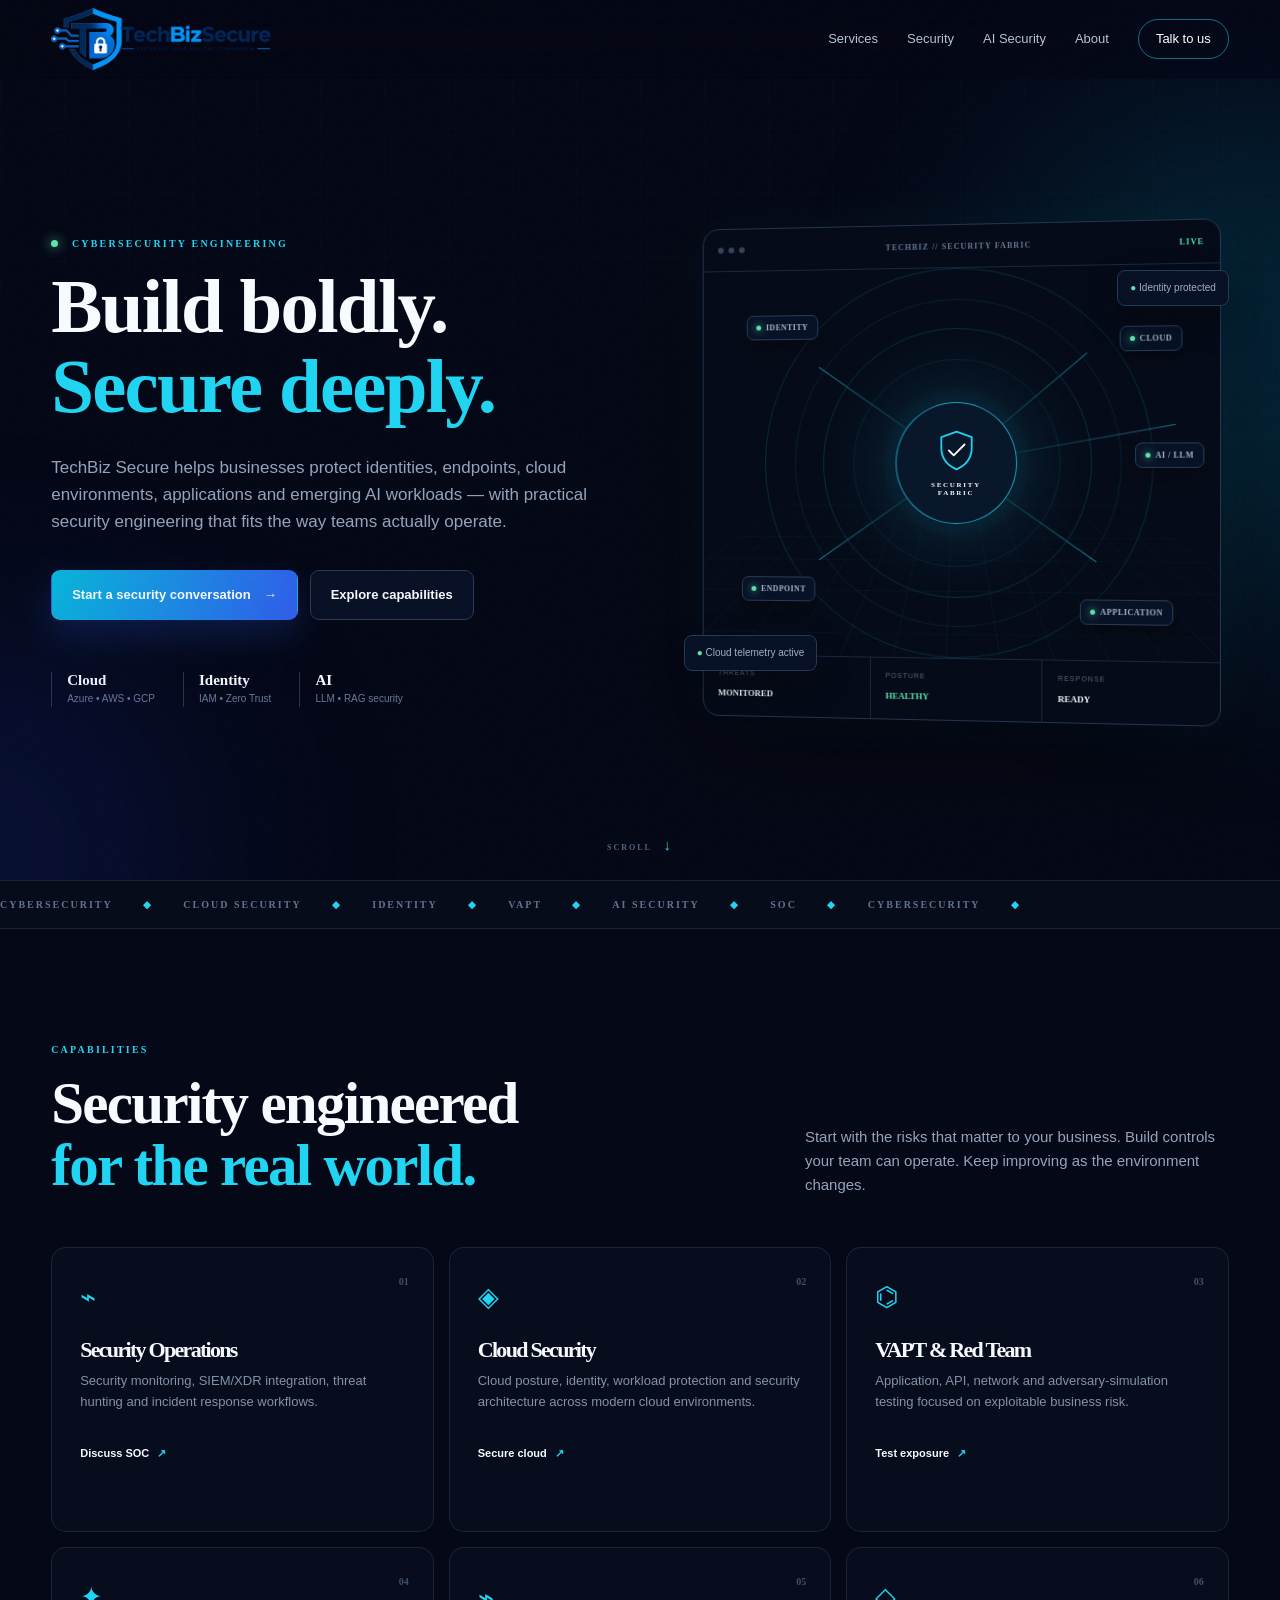
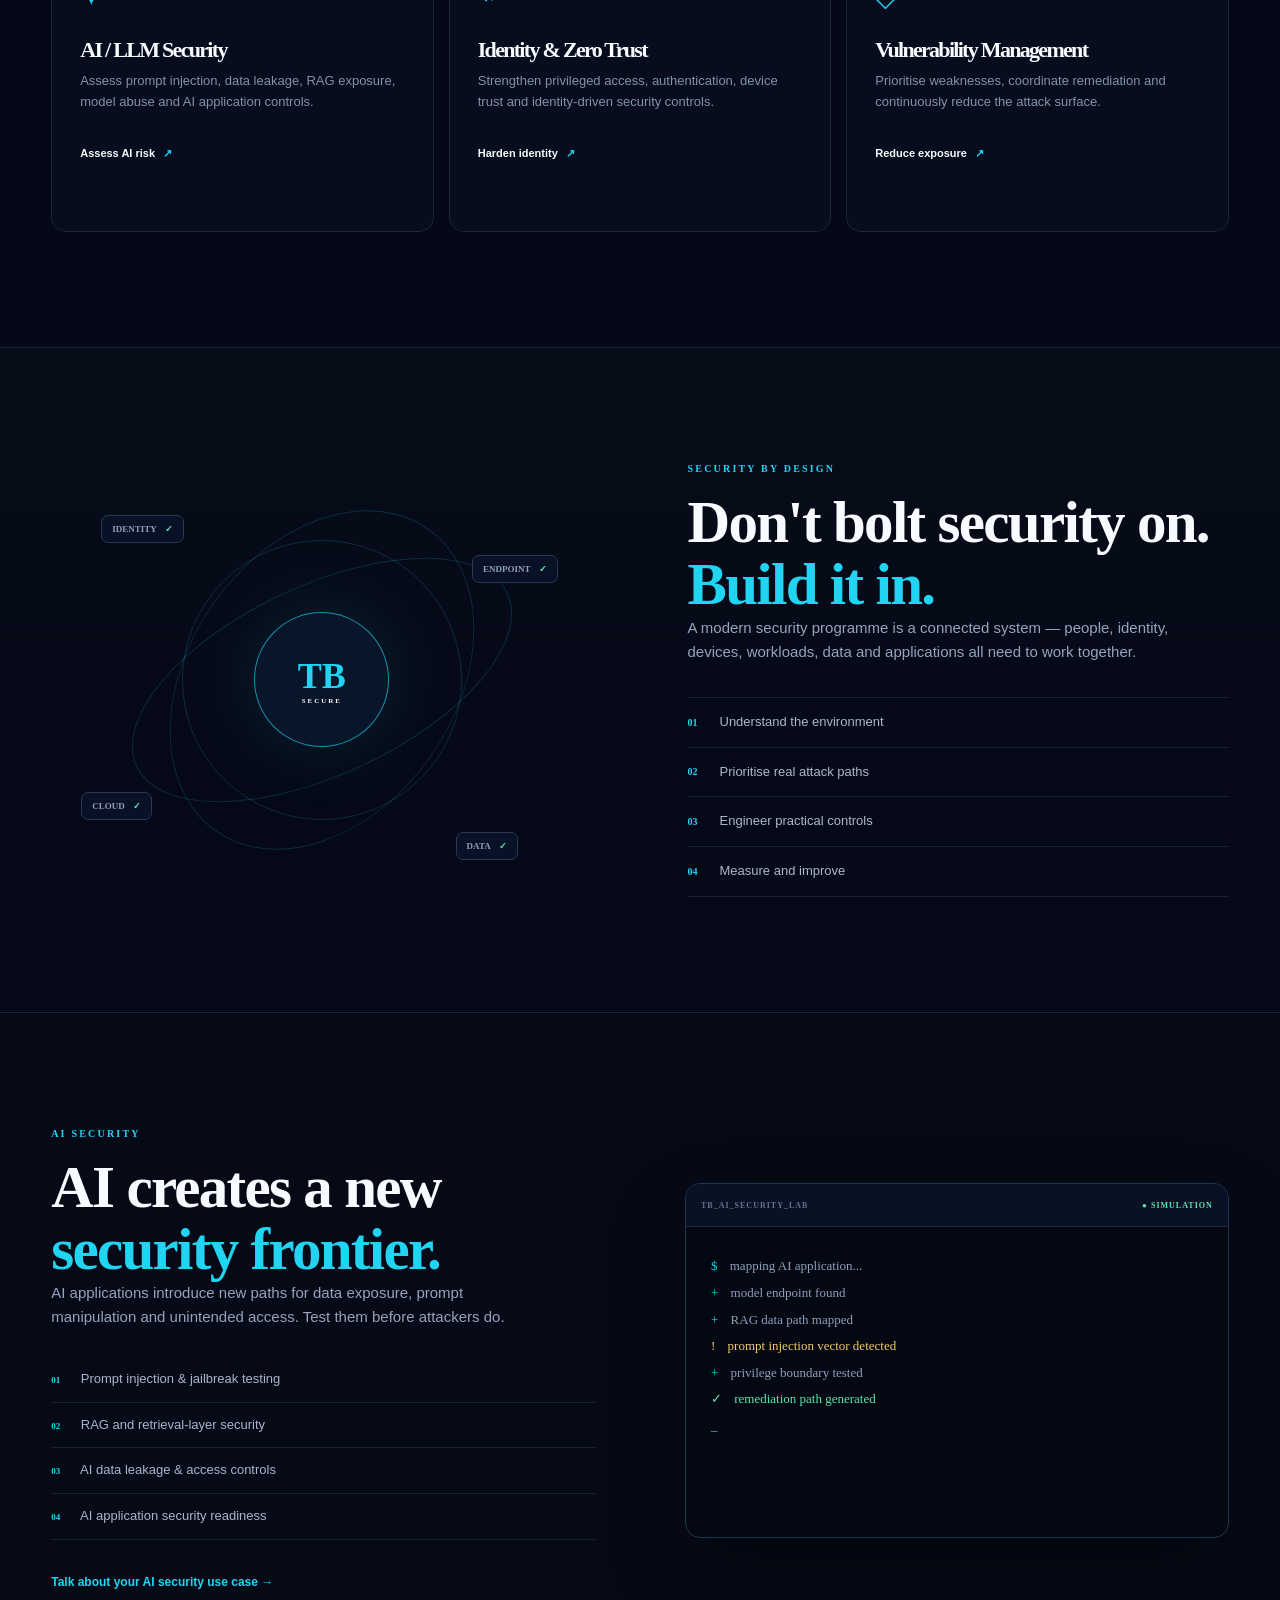
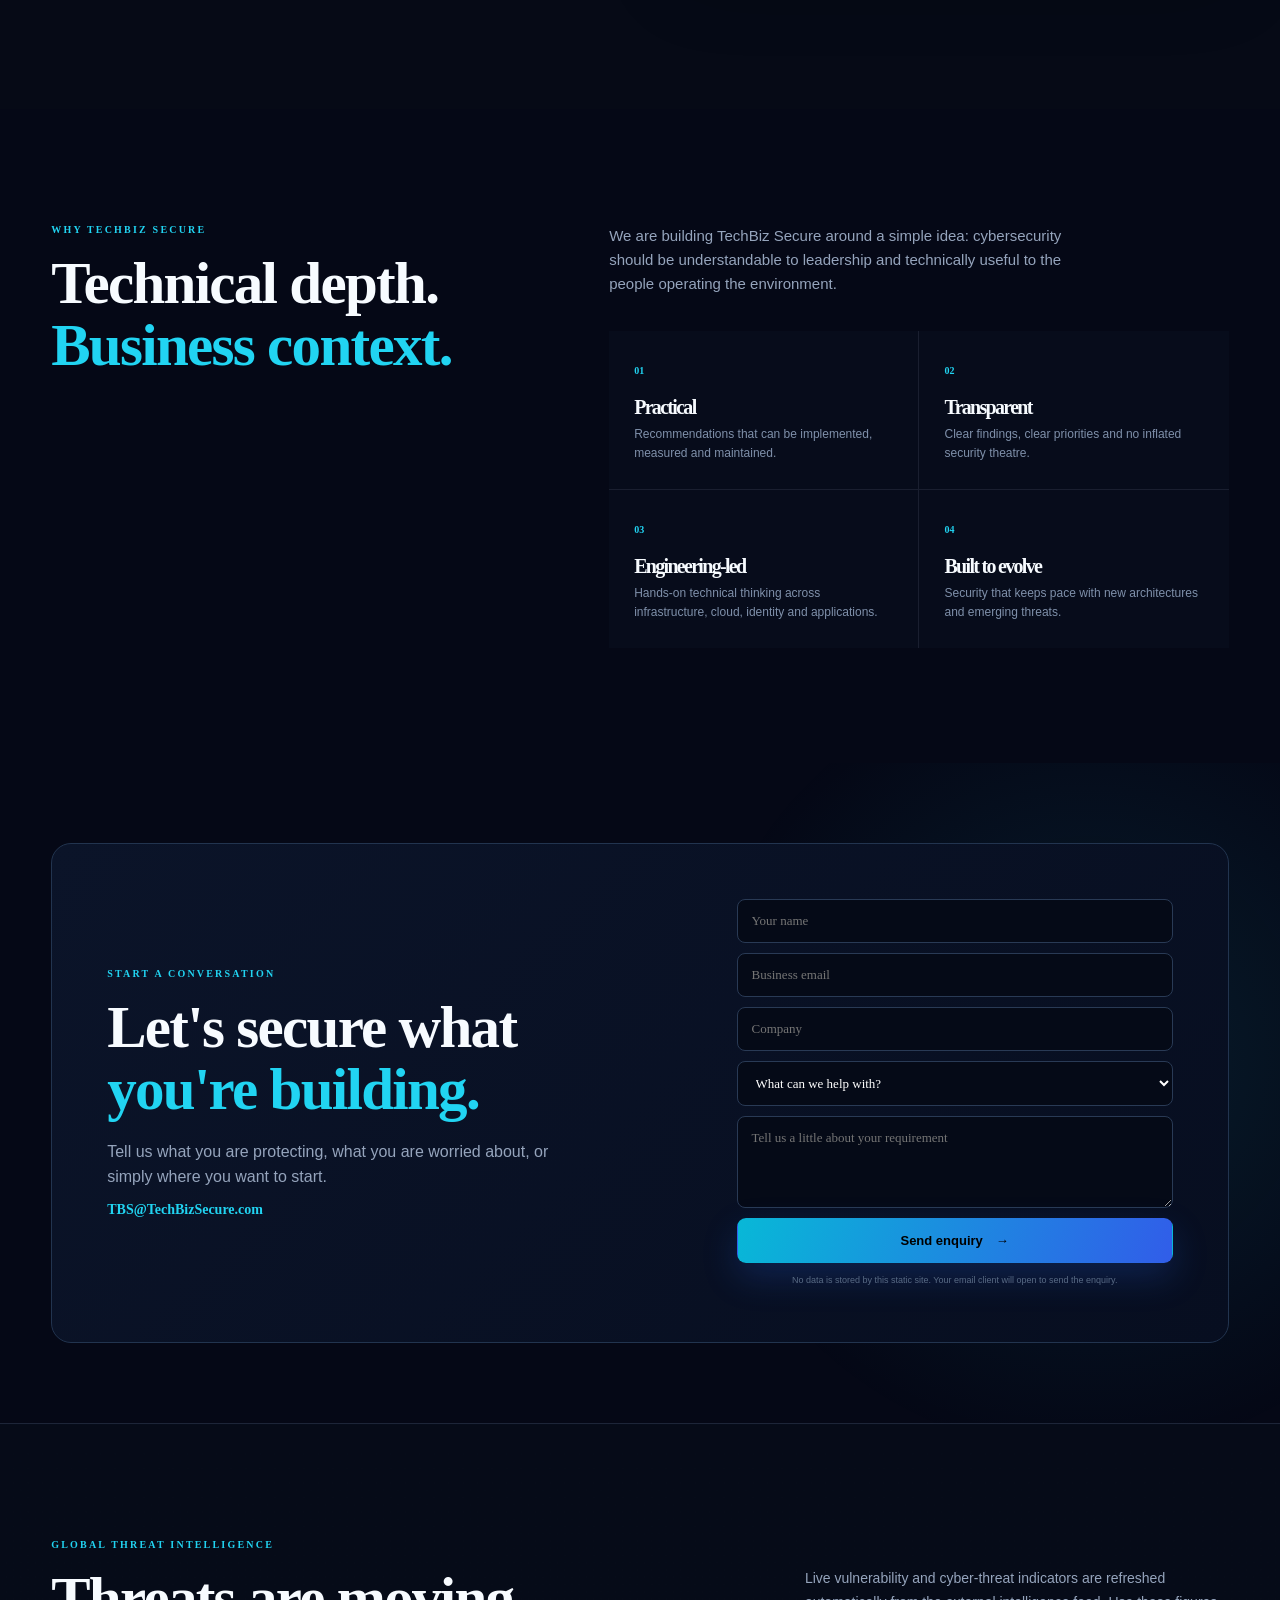
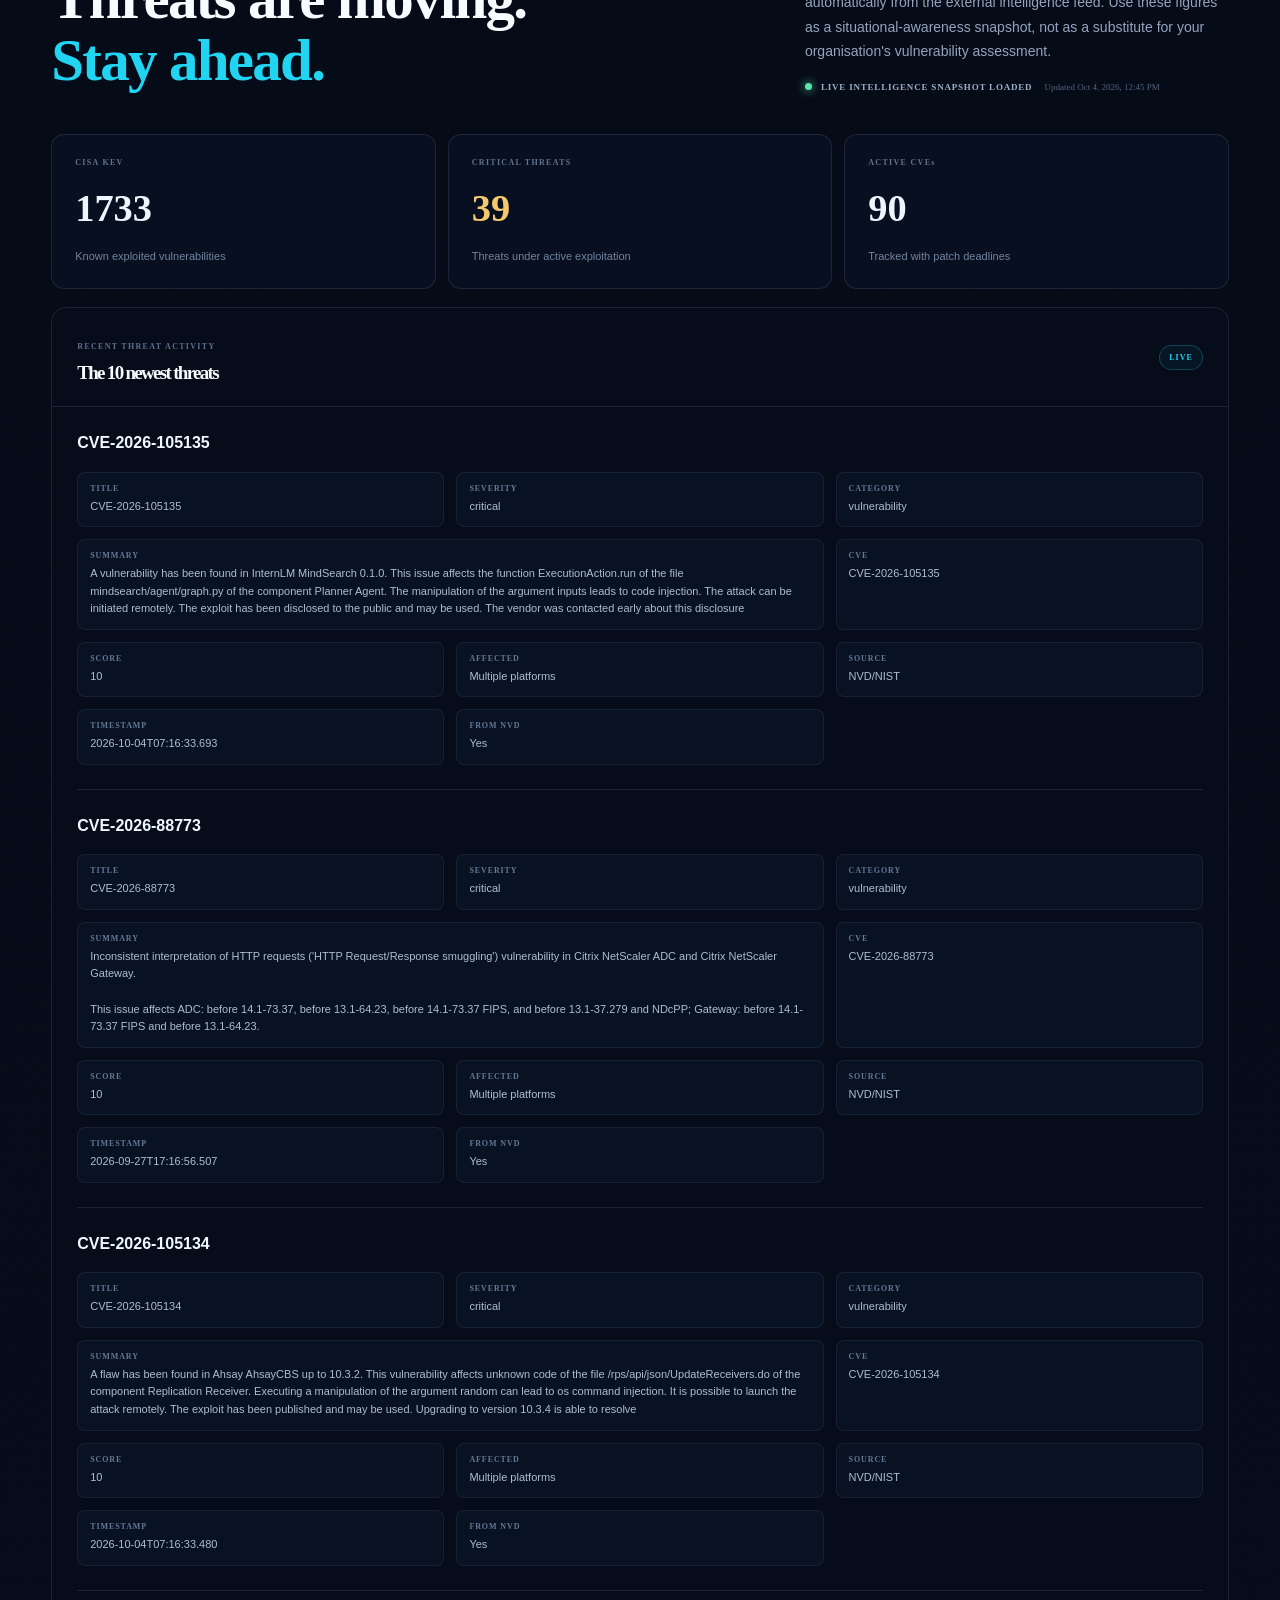
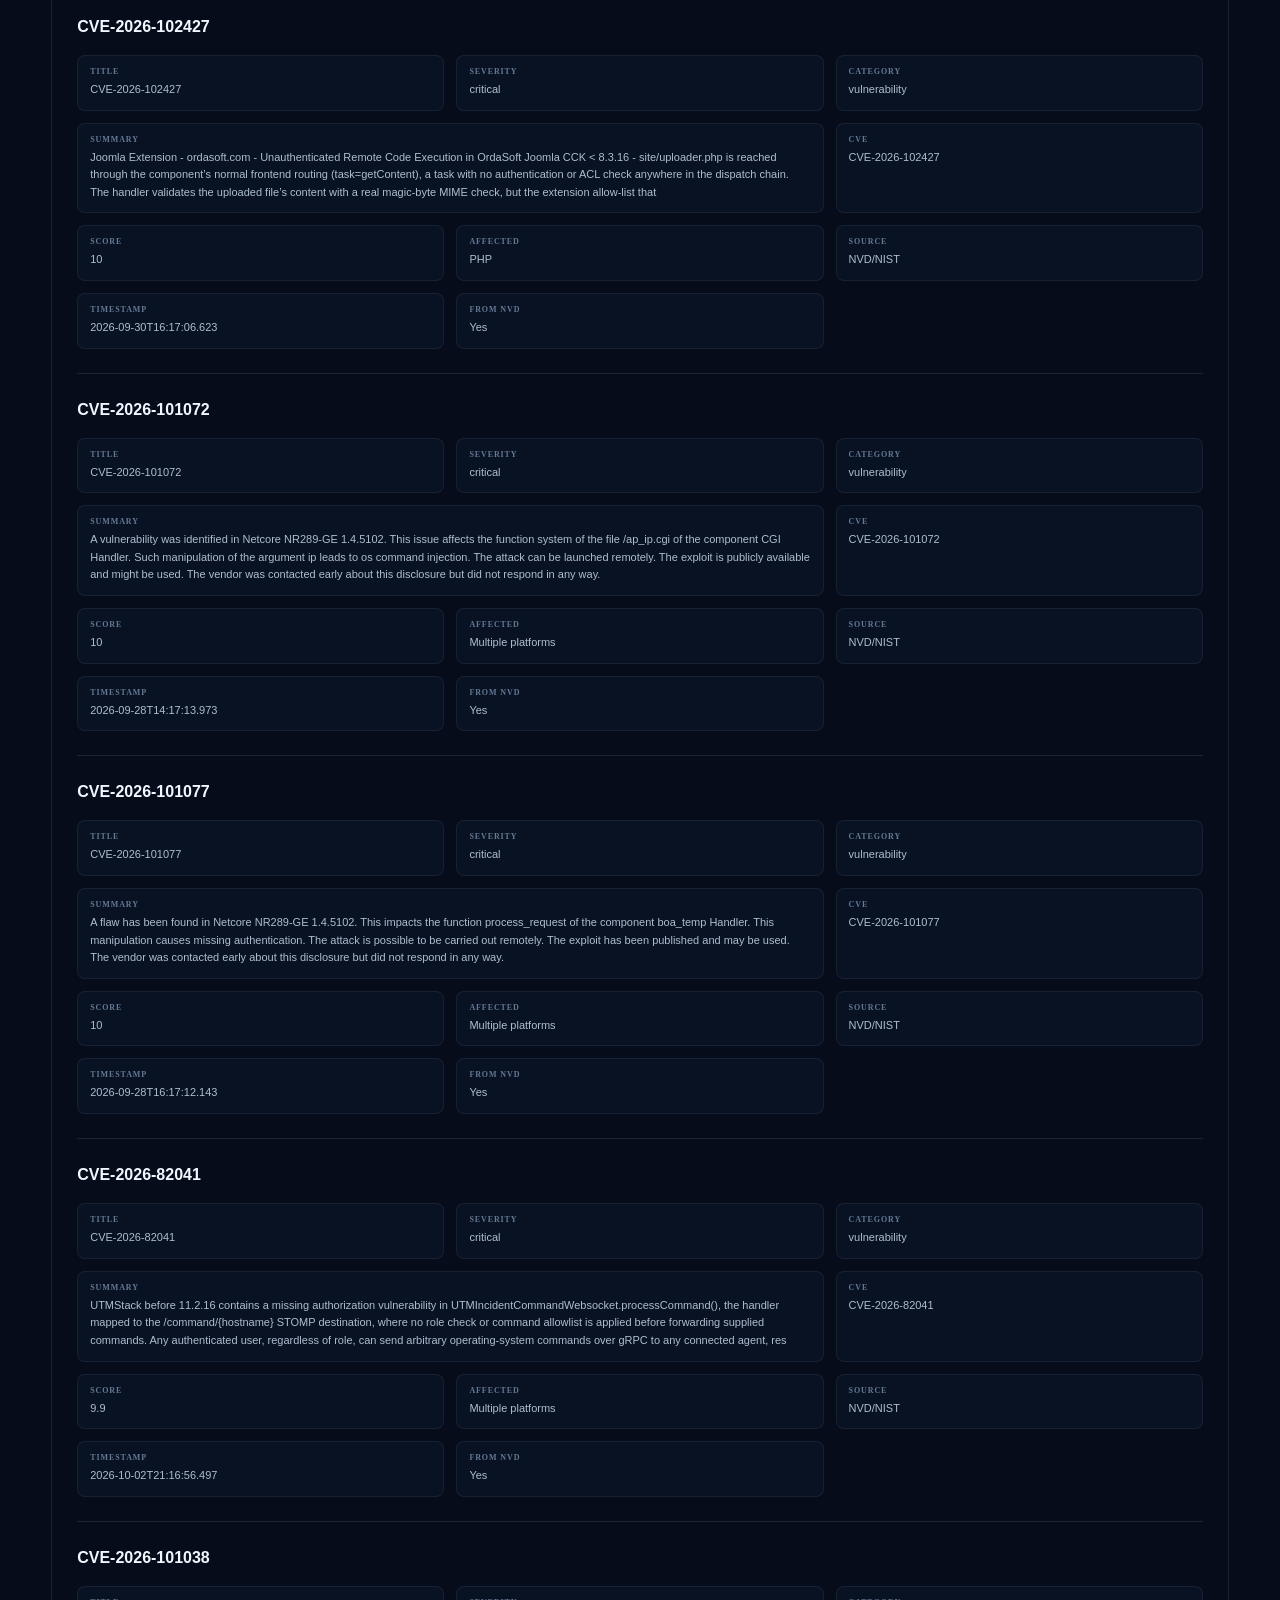
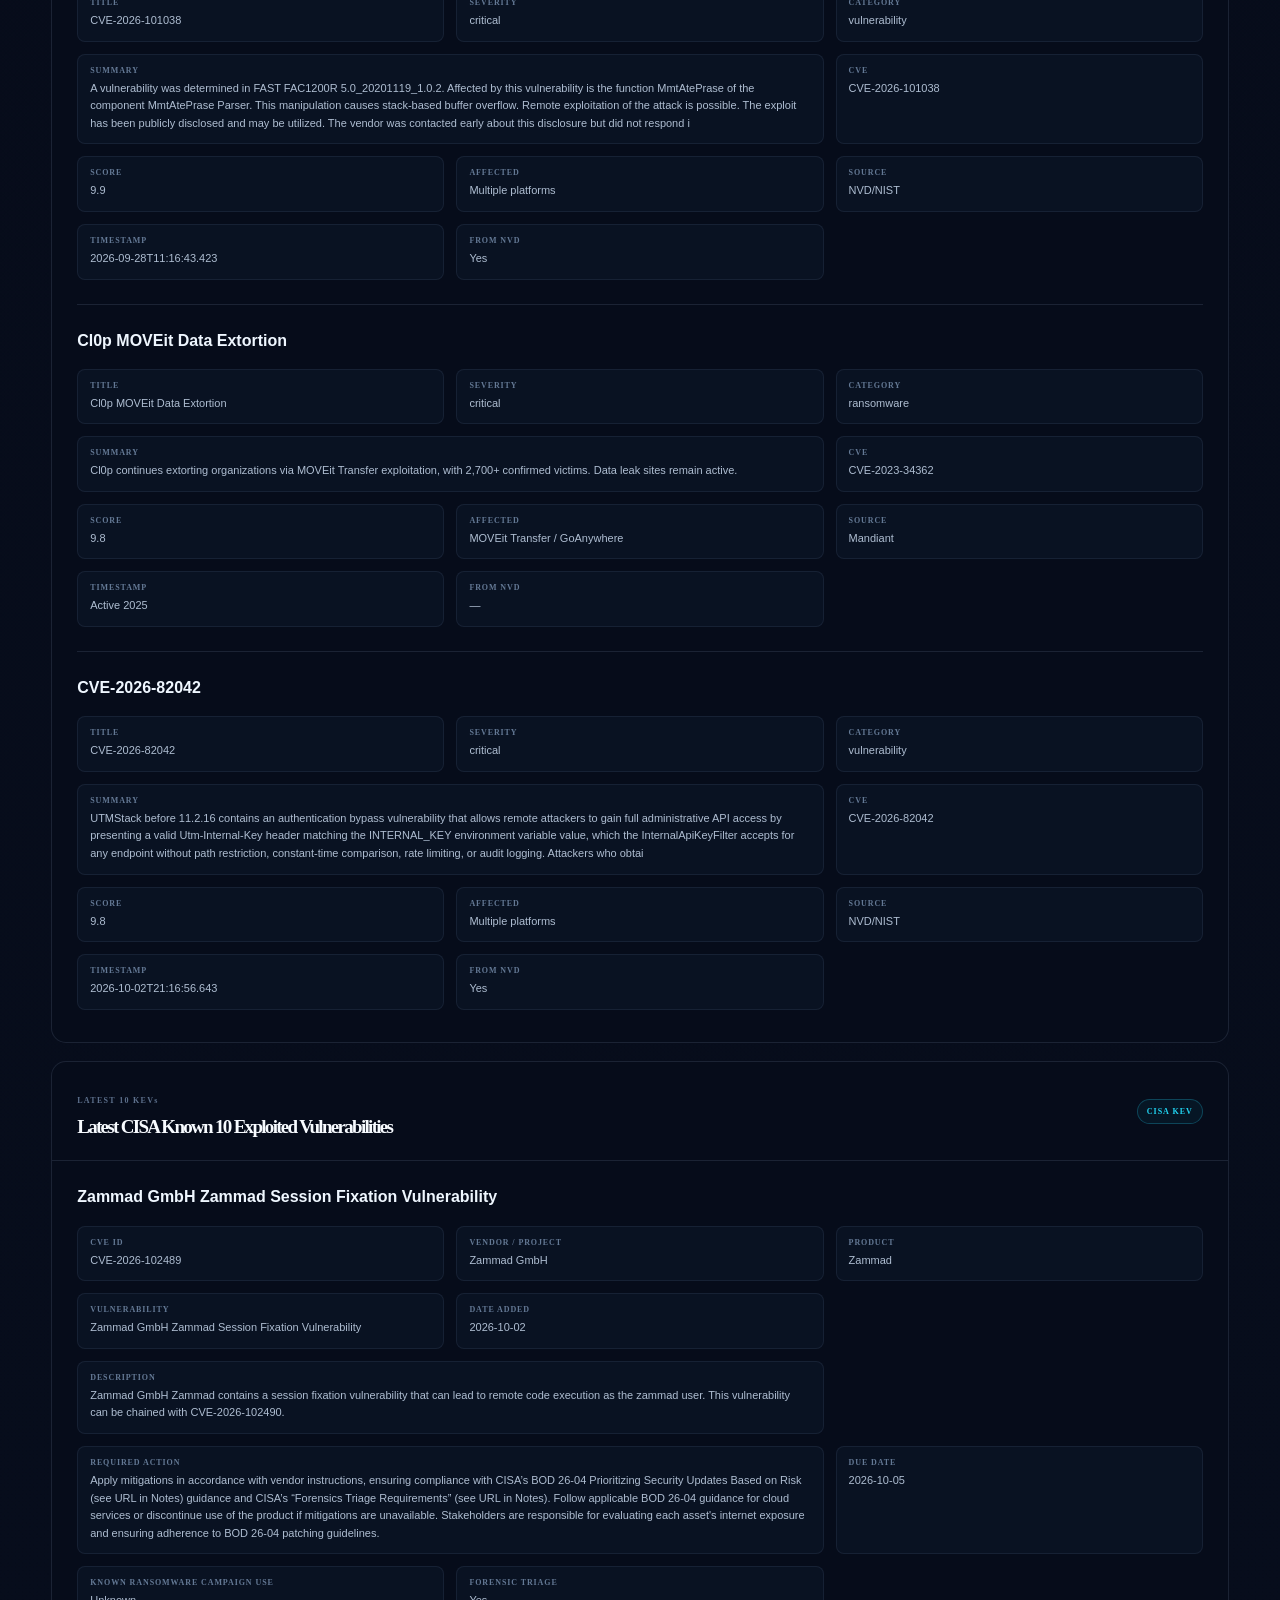
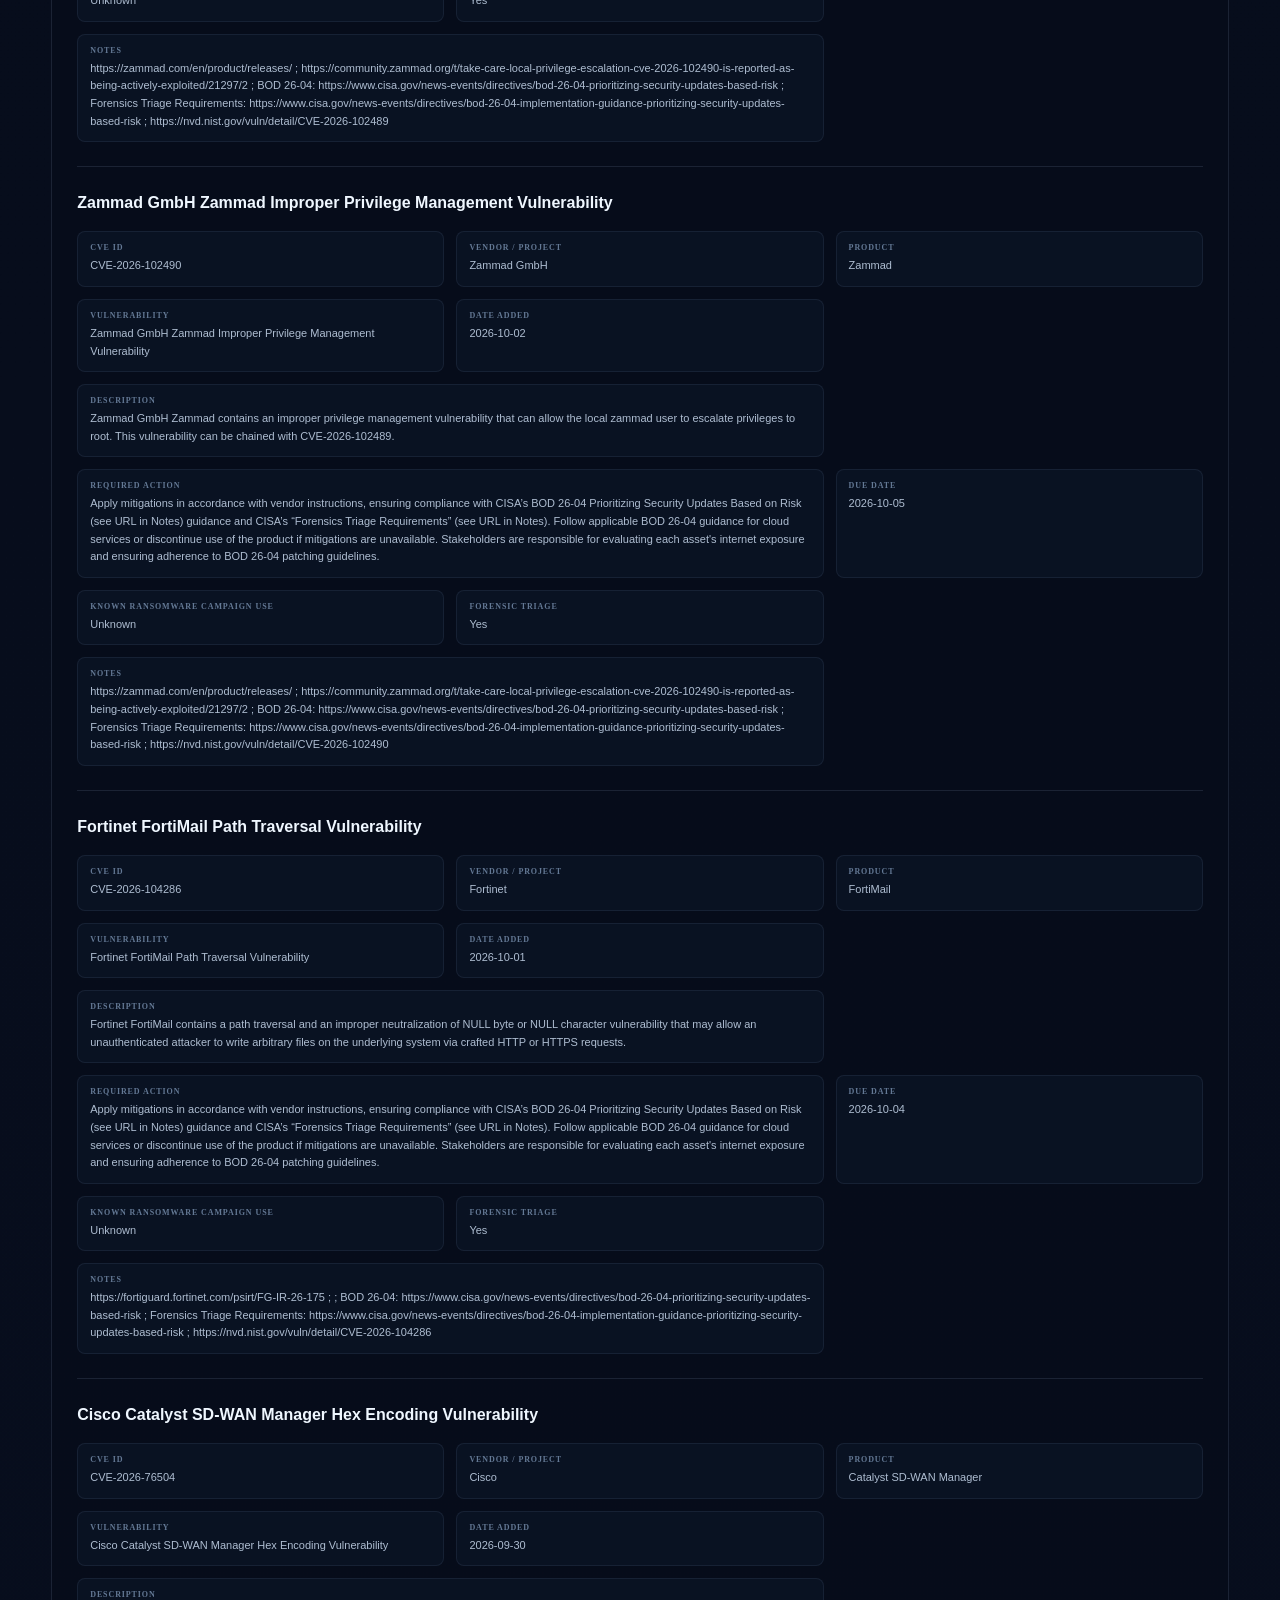
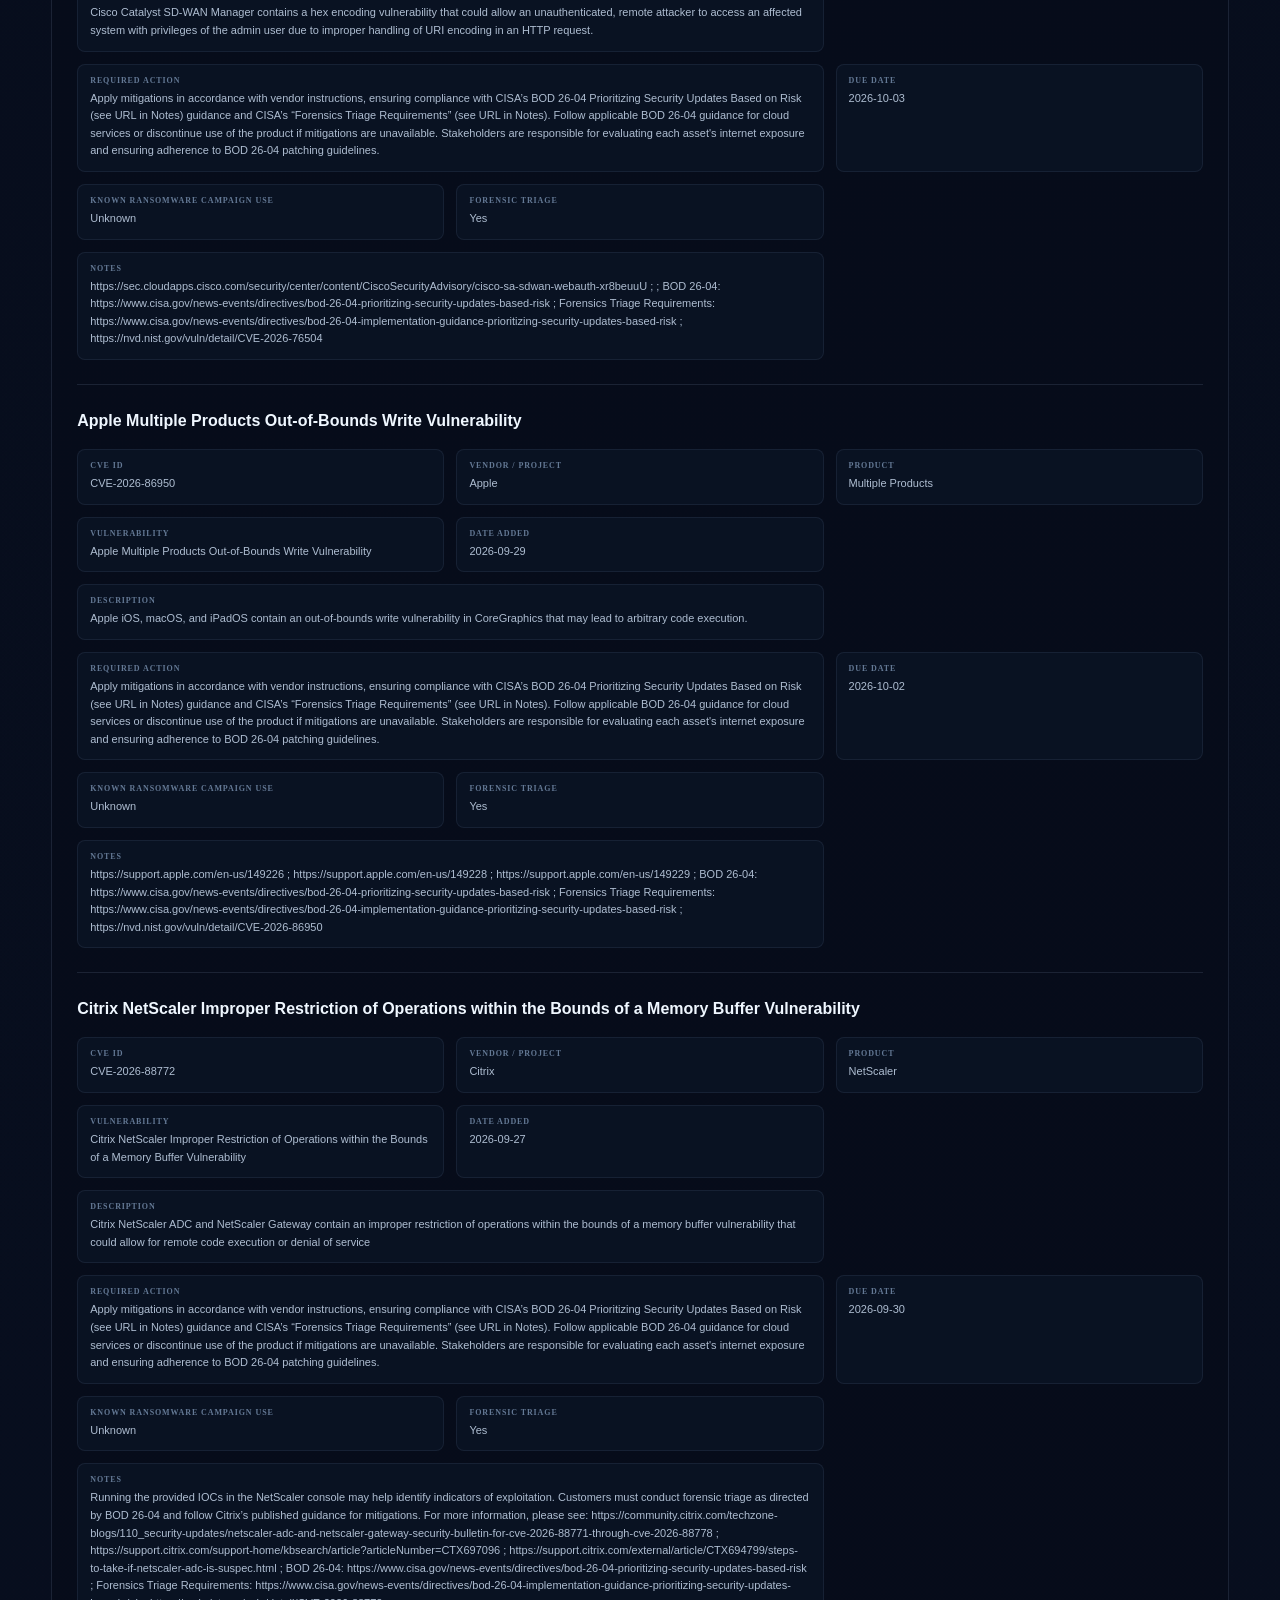
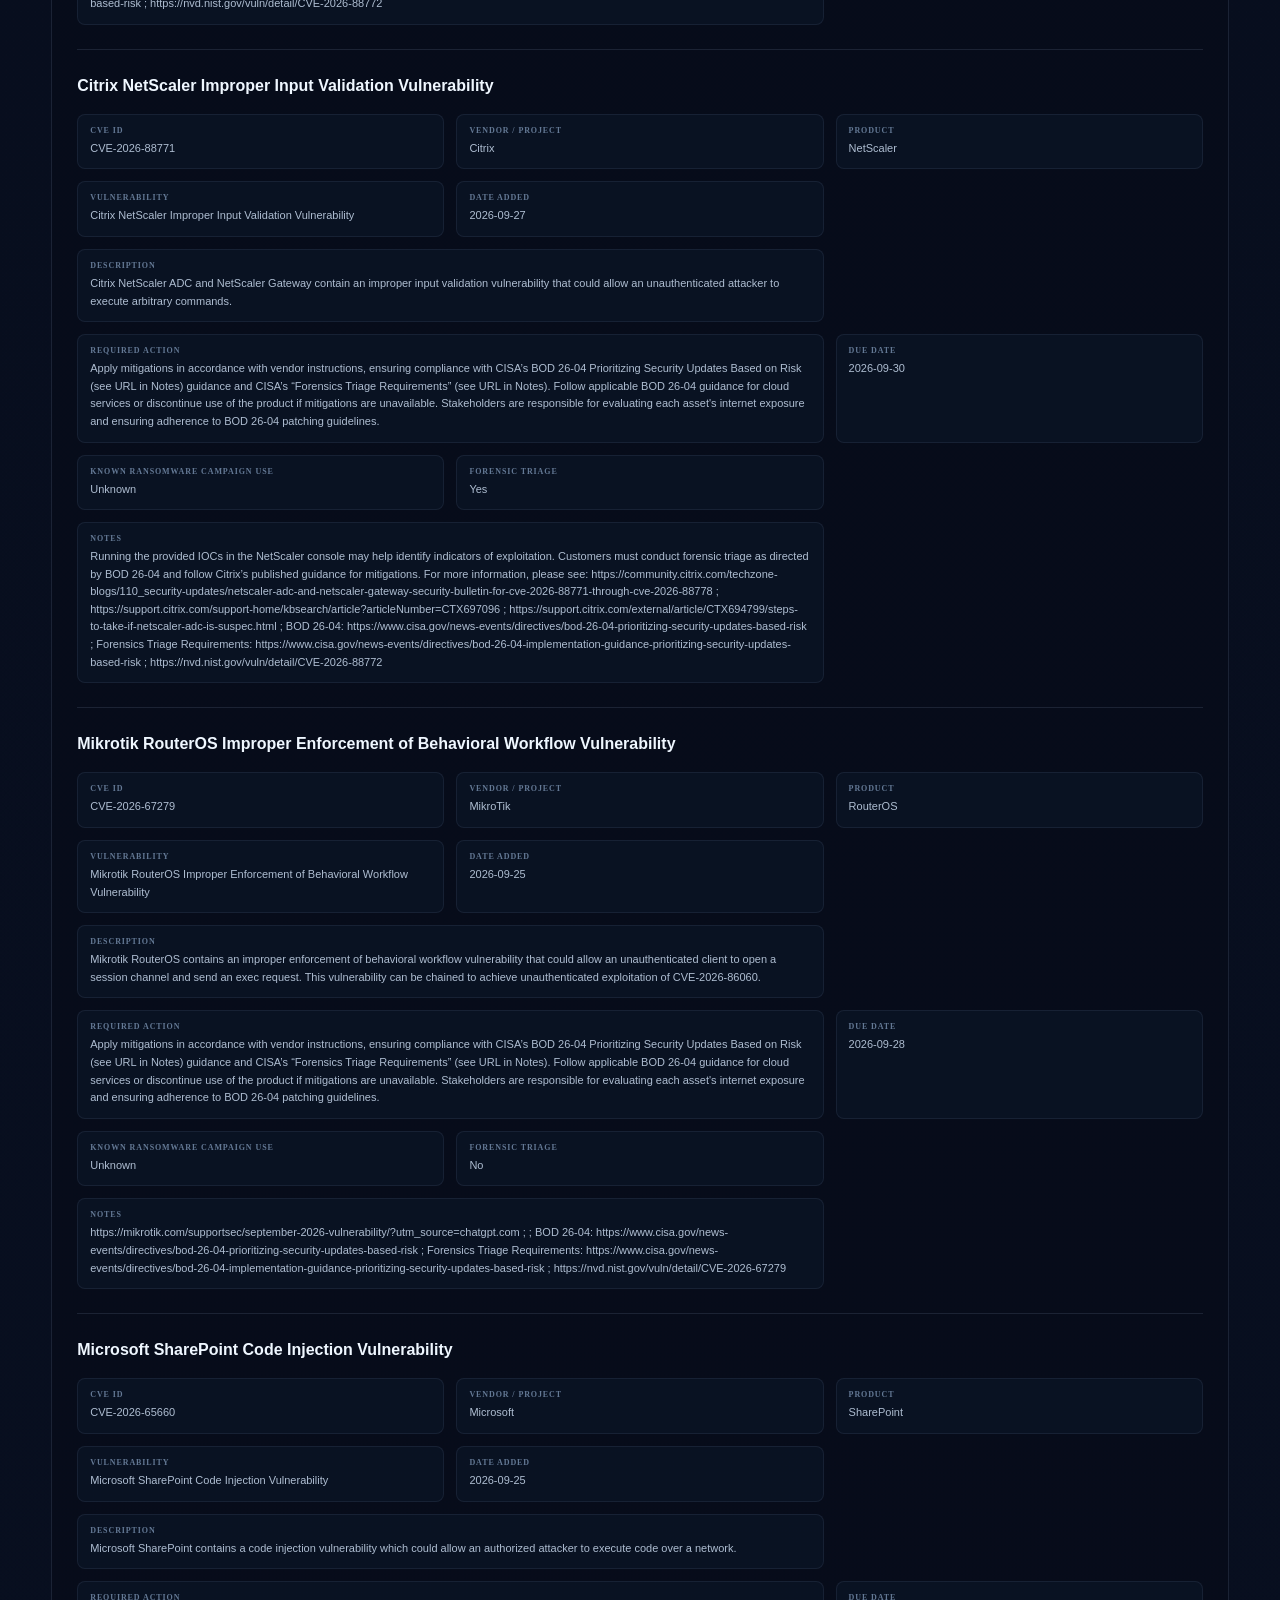
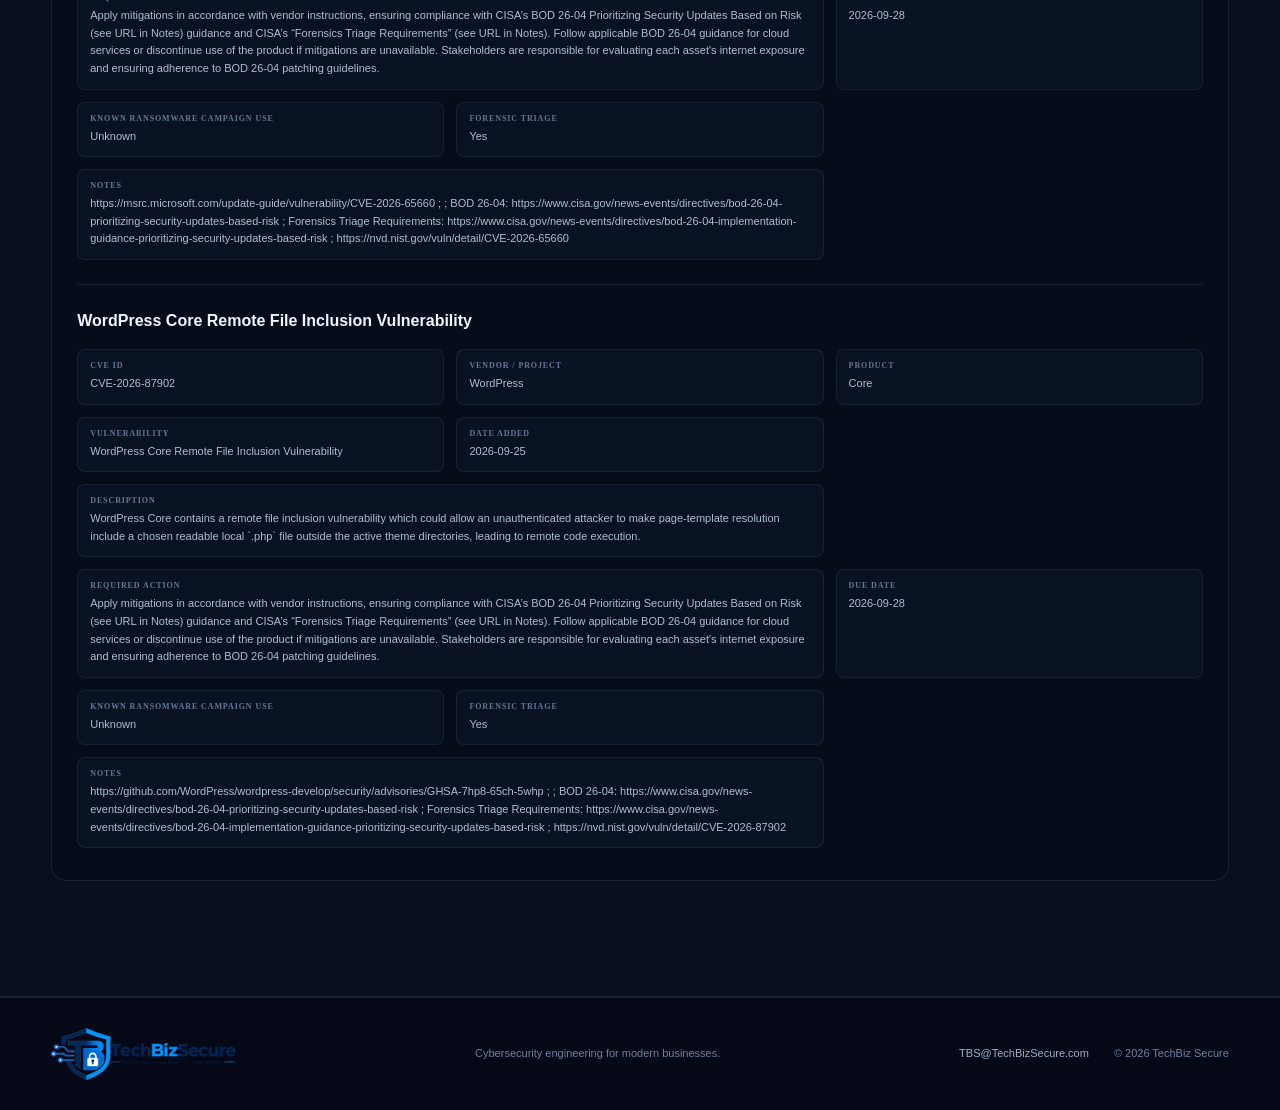
==== commit ee14dc42: "Label the latest CISA KEV panel" ====
--- a/index.html
+++ b/index.html
@@ -166,7 +166,7 @@
         <div id="newThreats" class="threat-feed threat-records" aria-live="polite"><div class="feed-loading"><span></span><span></span><span></span></div></div>
       </div>
       <div class="threat-panel">
-        <div class="panel-head"><div><small>CISA KNOWN EXPLOITED VULNERABILITIES</small><h3>Latest CISA Known 10 Exploited Vulnerabilities</h3></div><span class="live-pill">CISA KEV</span></div>
+        <div class="panel-head"><div><small>LATEST 10 KEVs</small><h3>Latest CISA Known 10 Exploited Vulnerabilities</h3></div><span class="live-pill">CISA KEV</span></div>
         <div id="kevThreats" class="threat-feed threat-records" aria-live="polite"><div class="feed-loading"><span></span><span></span><span></span></div></div>
       </div>
     </div>
--- a/css/style.css
+++ b/css/style.css
@@ -48,3 +48,18 @@
 .threat-meter div.level-unavailable {
   width: 0;
 }
+
+/* Threat snapshots */
+.threat-cards{grid-template-columns:repeat(3,minmax(0,1fr))}
+.threat-bottom{grid-template-columns:1fr}
+.threat-records{padding-top:0;padding-bottom:8px}
+.feed-item.threat-record{display:block;padding:24px 0}
+.threat-record h4{font-size:16px;line-height:1.45;margin:0 0 17px;color:#eff7ff}
+.threat-fields{display:grid;grid-template-columns:repeat(3,minmax(0,1fr));gap:12px}
+.threat-field{min-width:0;padding:11px 12px;border:1px solid rgba(150,170,200,.1);border-radius:8px;background:rgba(14,25,45,.48)}
+.threat-field.wide{grid-column:span 2}
+.threat-field dt{font:700 8px "Space Grotesk";letter-spacing:.9px;color:#647995;text-transform:uppercase;margin-bottom:5px}
+.threat-field dd{font-size:11px;line-height:1.6;color:#aebdd1;overflow-wrap:anywhere;white-space:pre-wrap}
+@media(max-width:800px){.threat-fields{grid-template-columns:repeat(2,minmax(0,1fr))}}
+@media(max-width:650px){.threat-cards{grid-template-columns:1fr 1fr}.threat-field.wide{grid-column:span 2}.threat-record h4{font-size:14px}}
+@media(max-width:420px){.threat-fields{grid-template-columns:1fr}.threat-field.wide{grid-column:auto}}
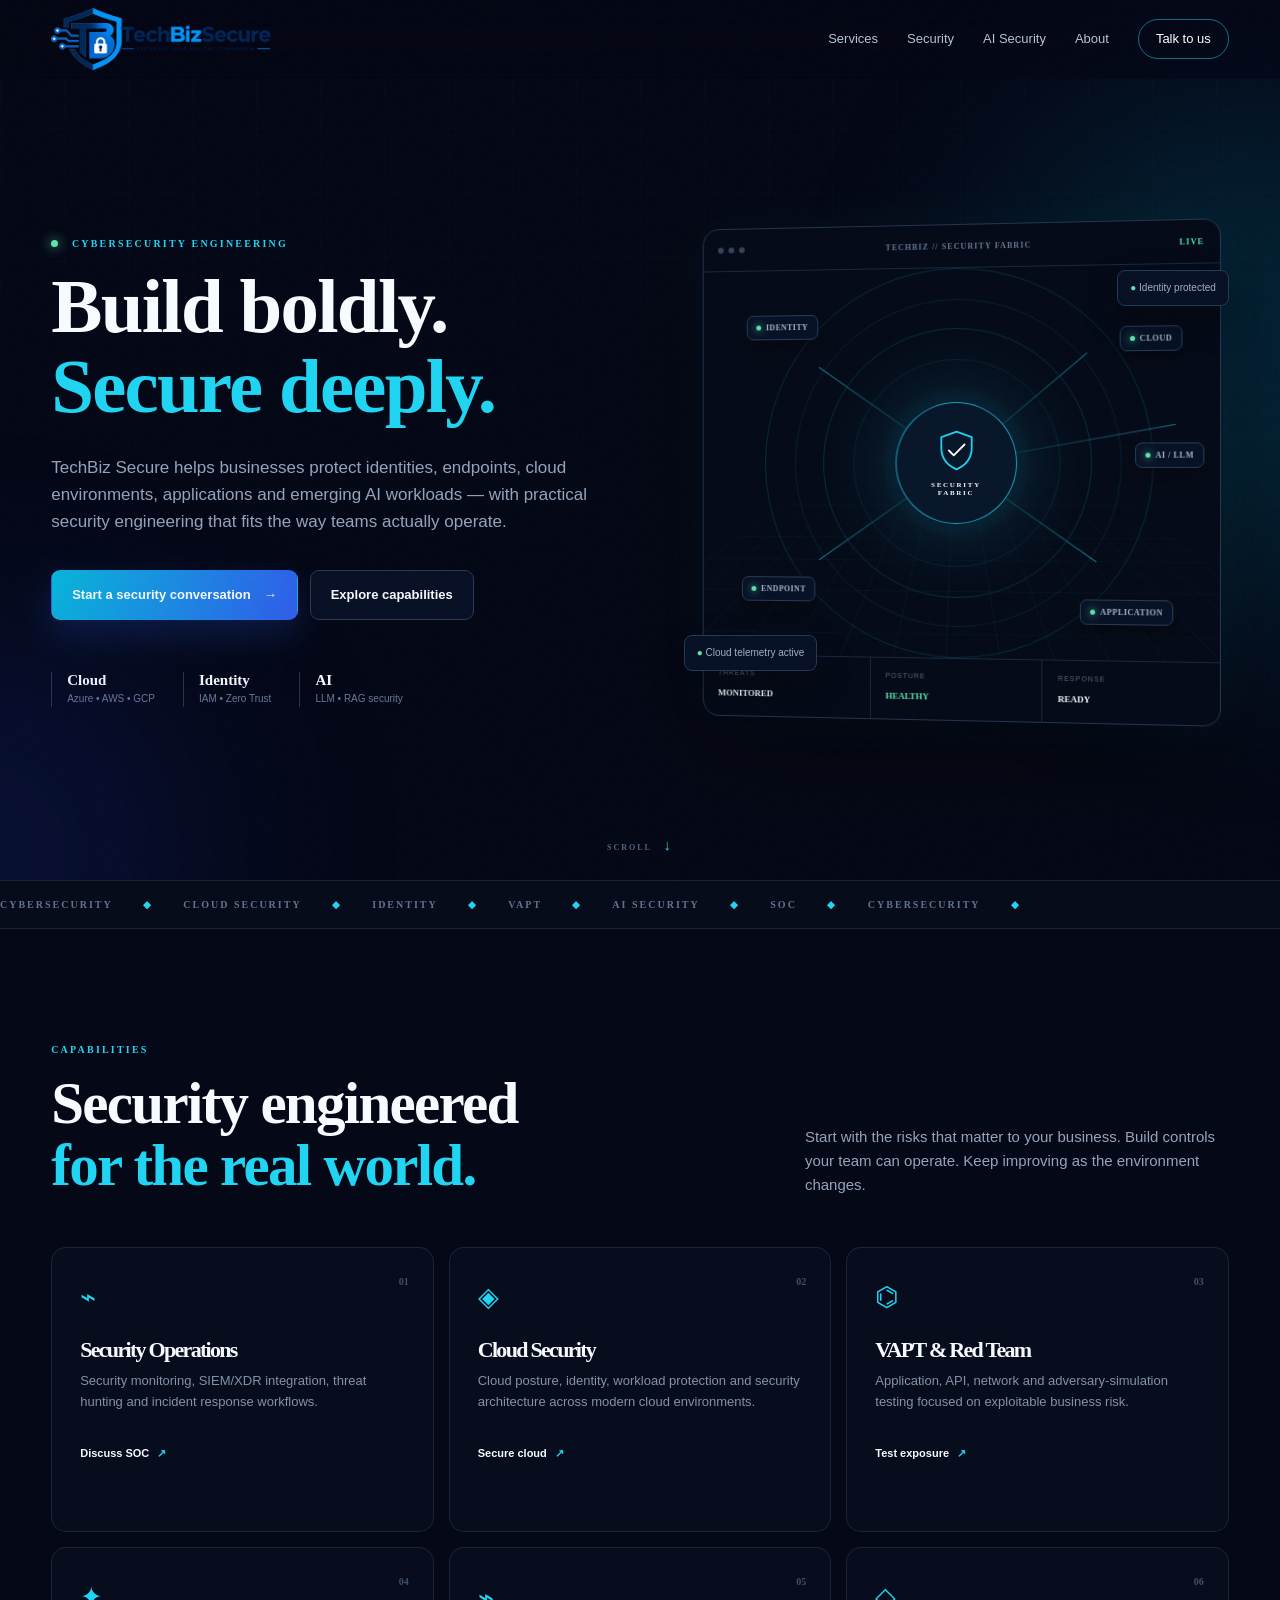
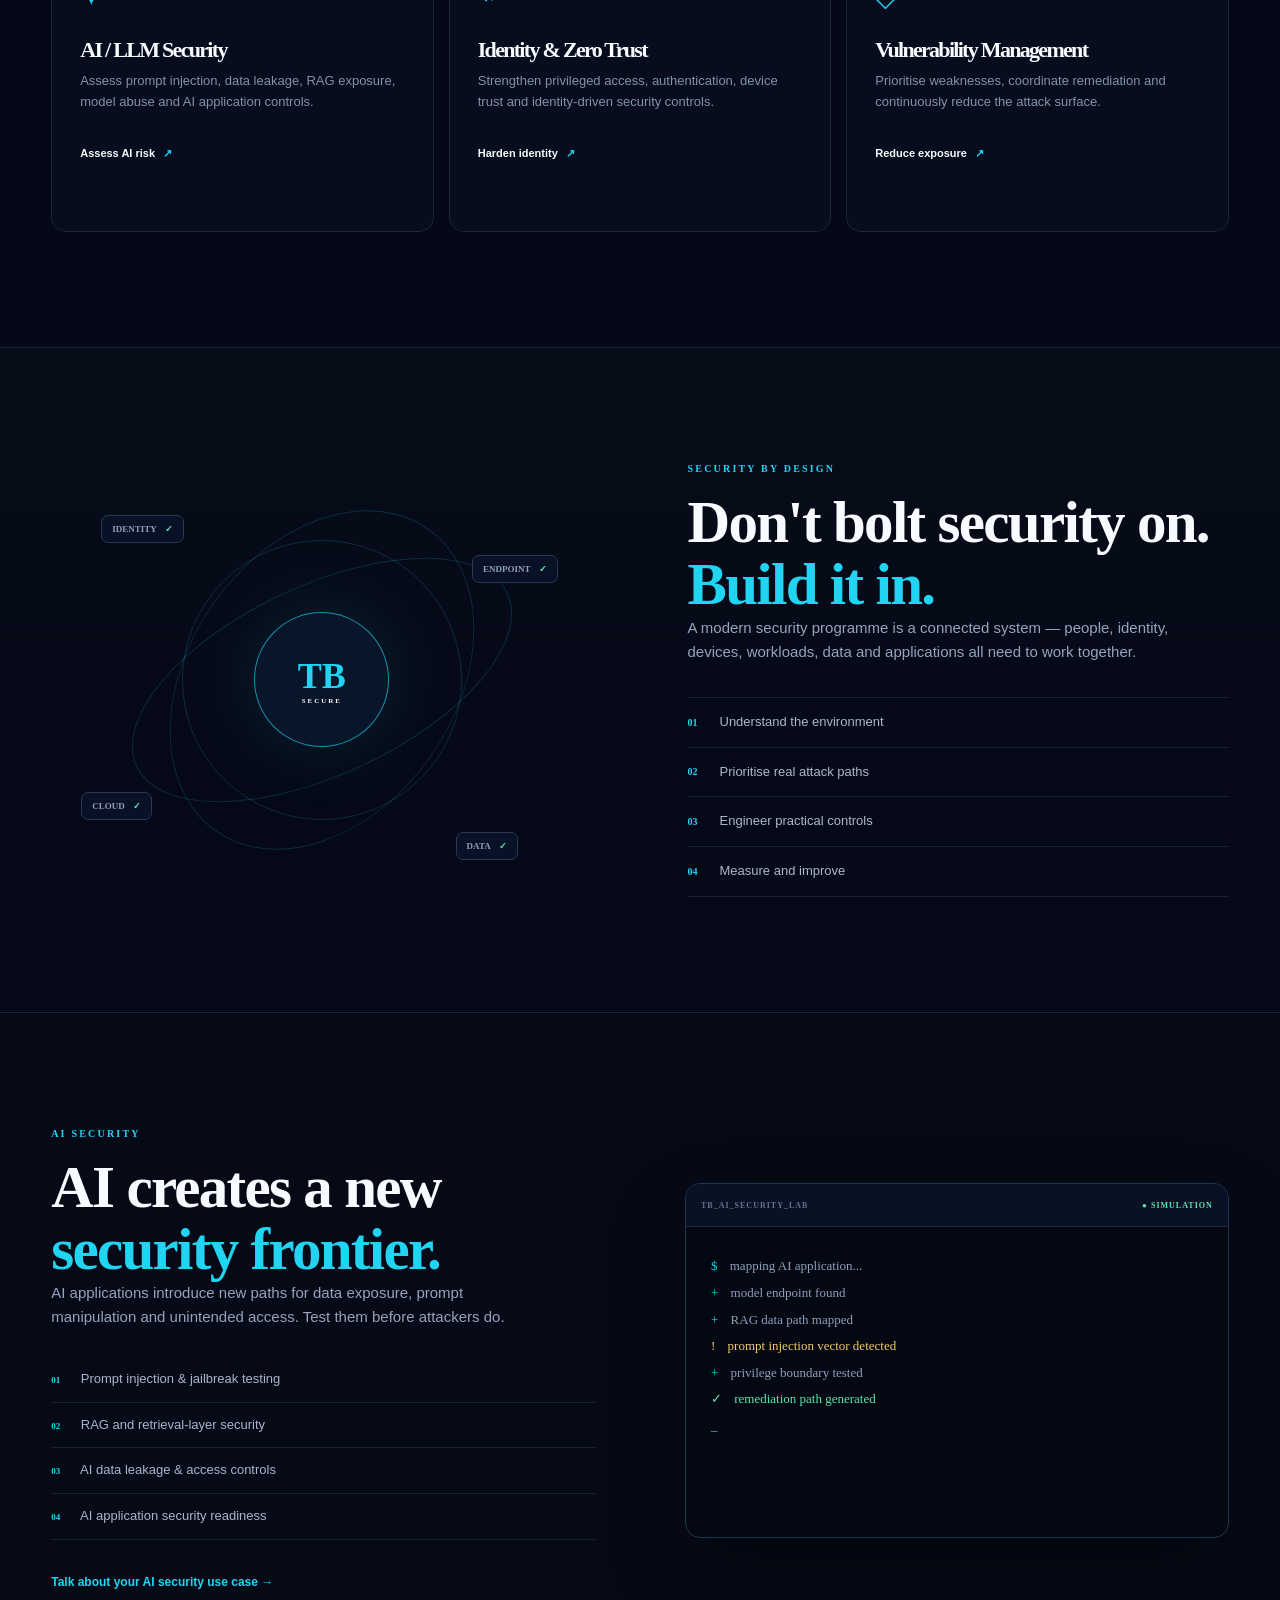
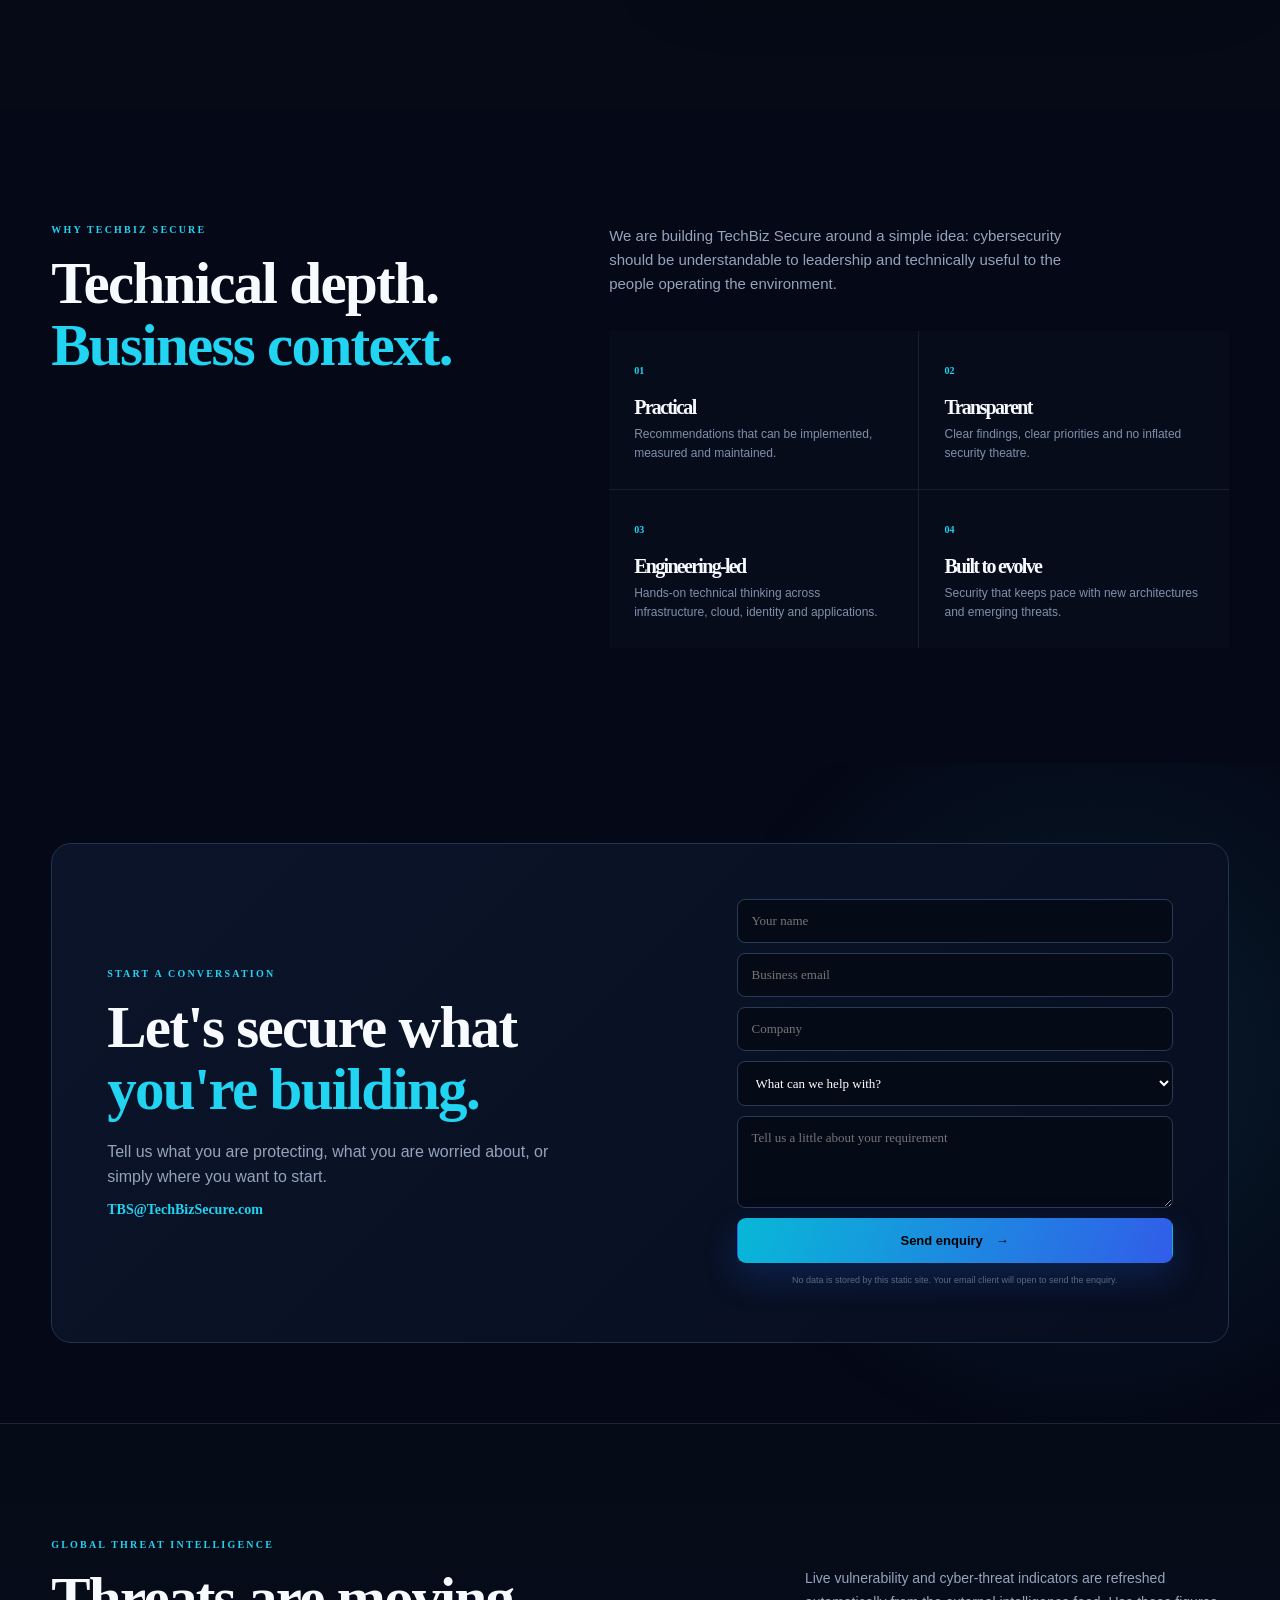
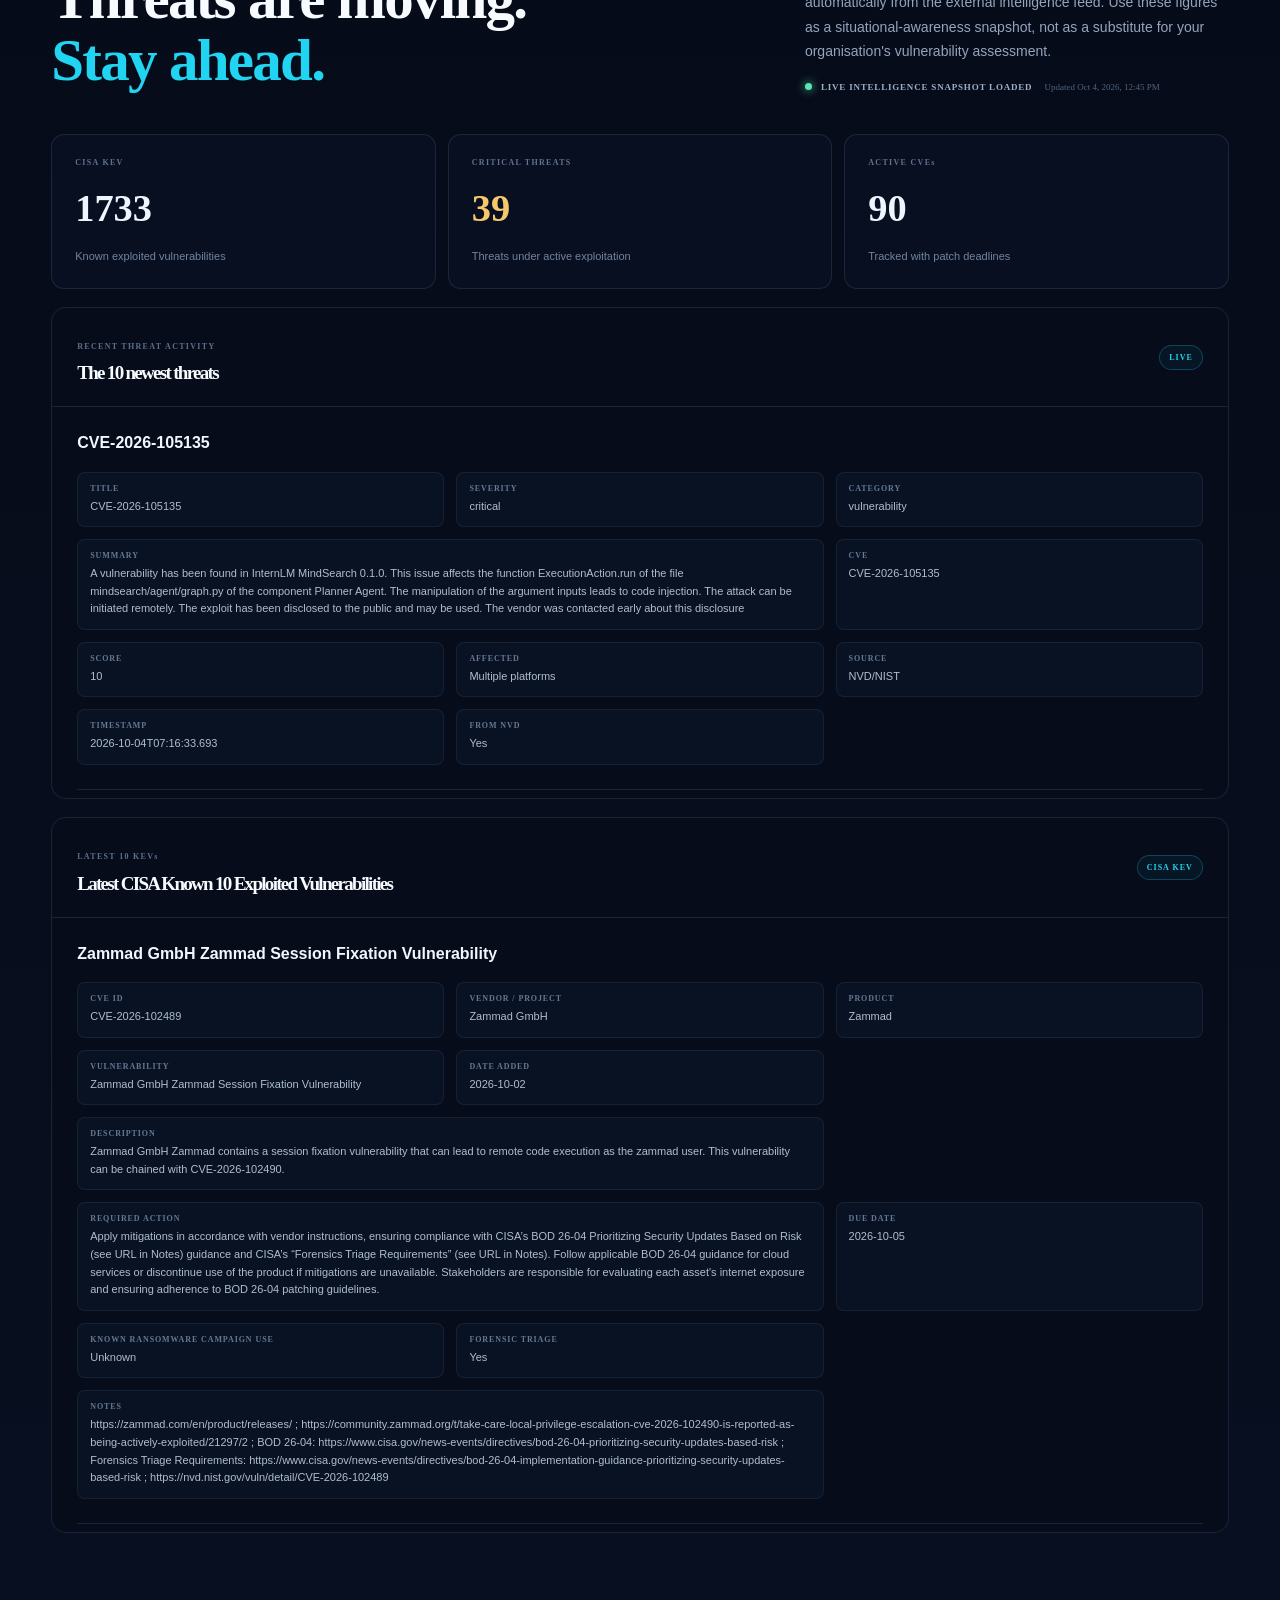
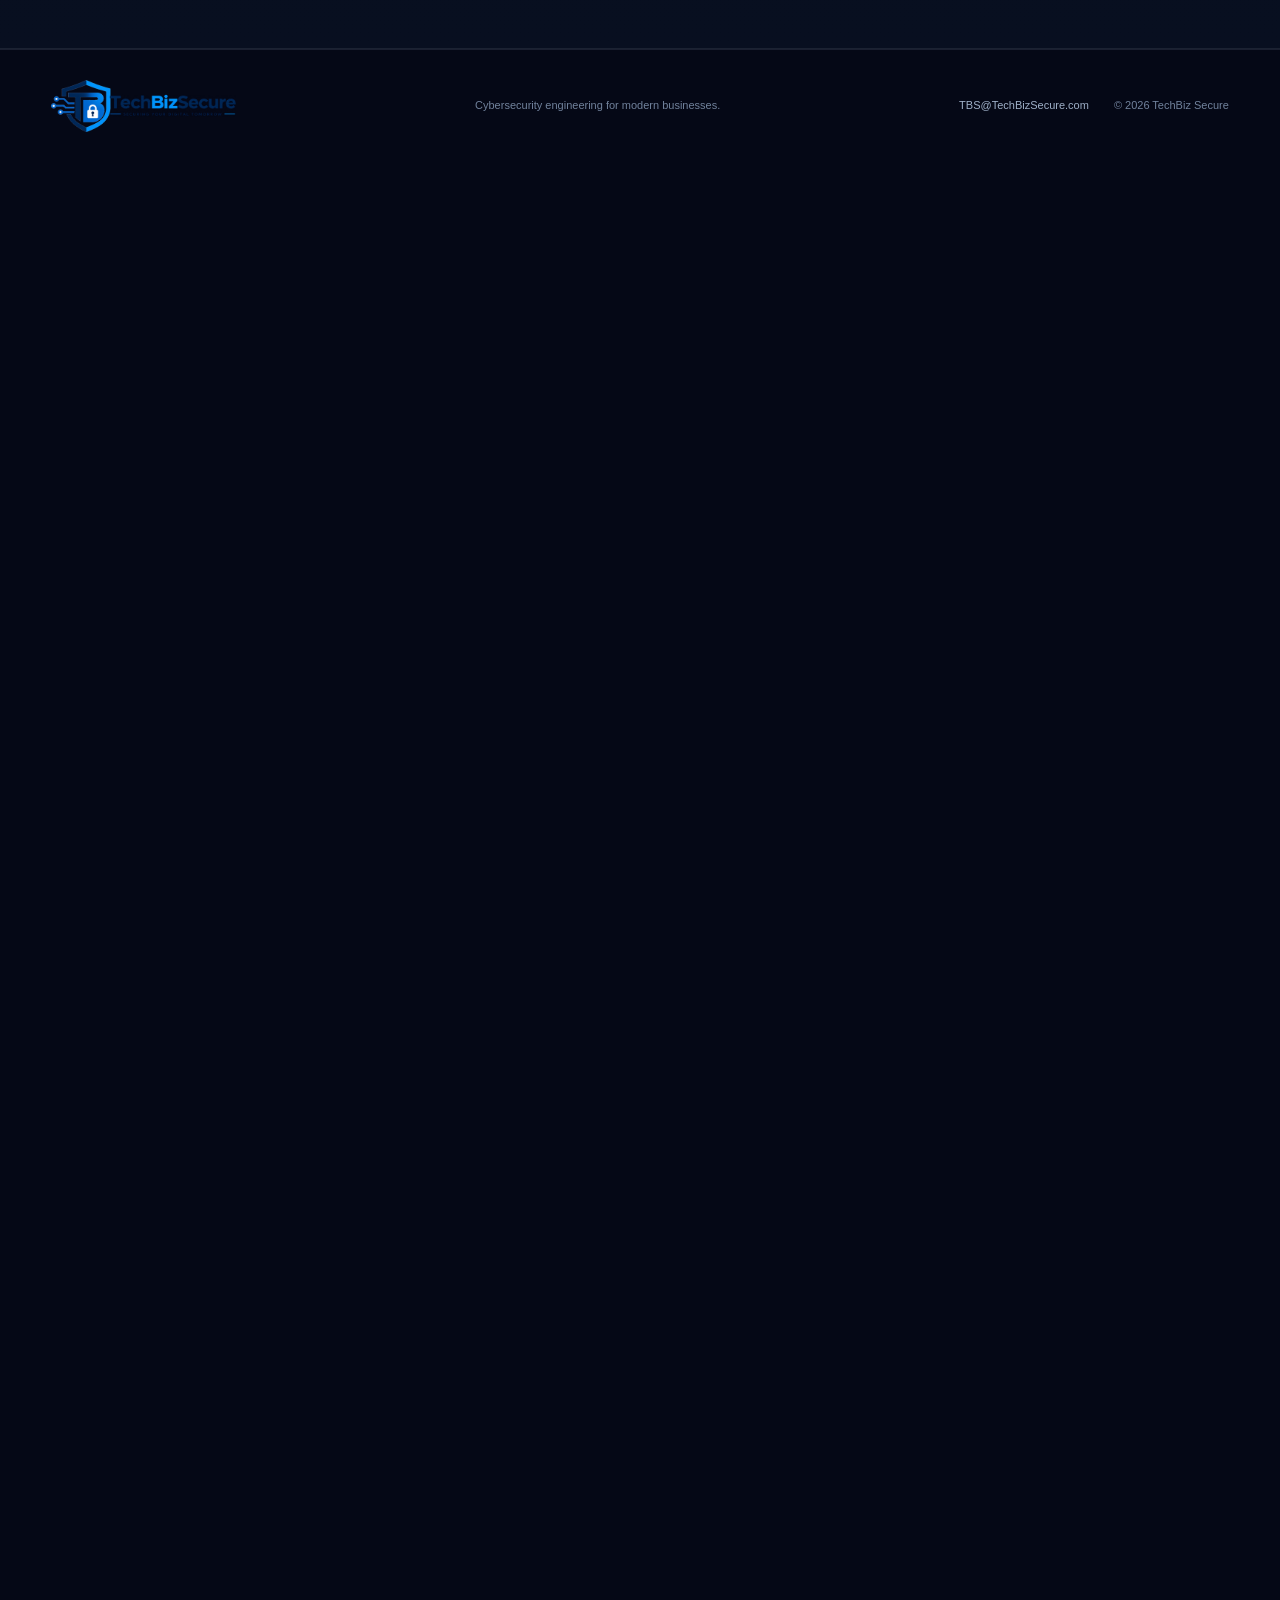
==== commit ea88022e: "Make threat feeds keyboard-scrollable regions" ====
--- a/index.html
+++ b/index.html
@@ -163,11 +163,11 @@
     <div class="threat-bottom">
       <div class="threat-panel">
         <div class="panel-head"><div><small>RECENT THREAT ACTIVITY</small><h3>The 10 newest threats</h3></div><span class="live-pill">LIVE</span></div>
-        <div id="newThreats" class="threat-feed threat-records" aria-live="polite"><div class="feed-loading"><span></span><span></span><span></span></div></div>
+        <div id="newThreats" class="threat-feed threat-records" aria-live="polite" role="region" aria-label="The 10 newest threats" tabindex="0"><div class="feed-loading"><span></span><span></span><span></span></div></div>
       </div>
       <div class="threat-panel">
         <div class="panel-head"><div><small>LATEST 10 KEVs</small><h3>Latest CISA Known 10 Exploited Vulnerabilities</h3></div><span class="live-pill">CISA KEV</span></div>
-        <div id="kevThreats" class="threat-feed threat-records" aria-live="polite"><div class="feed-loading"><span></span><span></span><span></span></div></div>
+        <div id="kevThreats" class="threat-feed threat-records" aria-live="polite" role="region" aria-label="Latest 10 KEVs" tabindex="0"><div class="feed-loading"><span></span><span></span><span></span></div></div>
       </div>
     </div>
   </div>
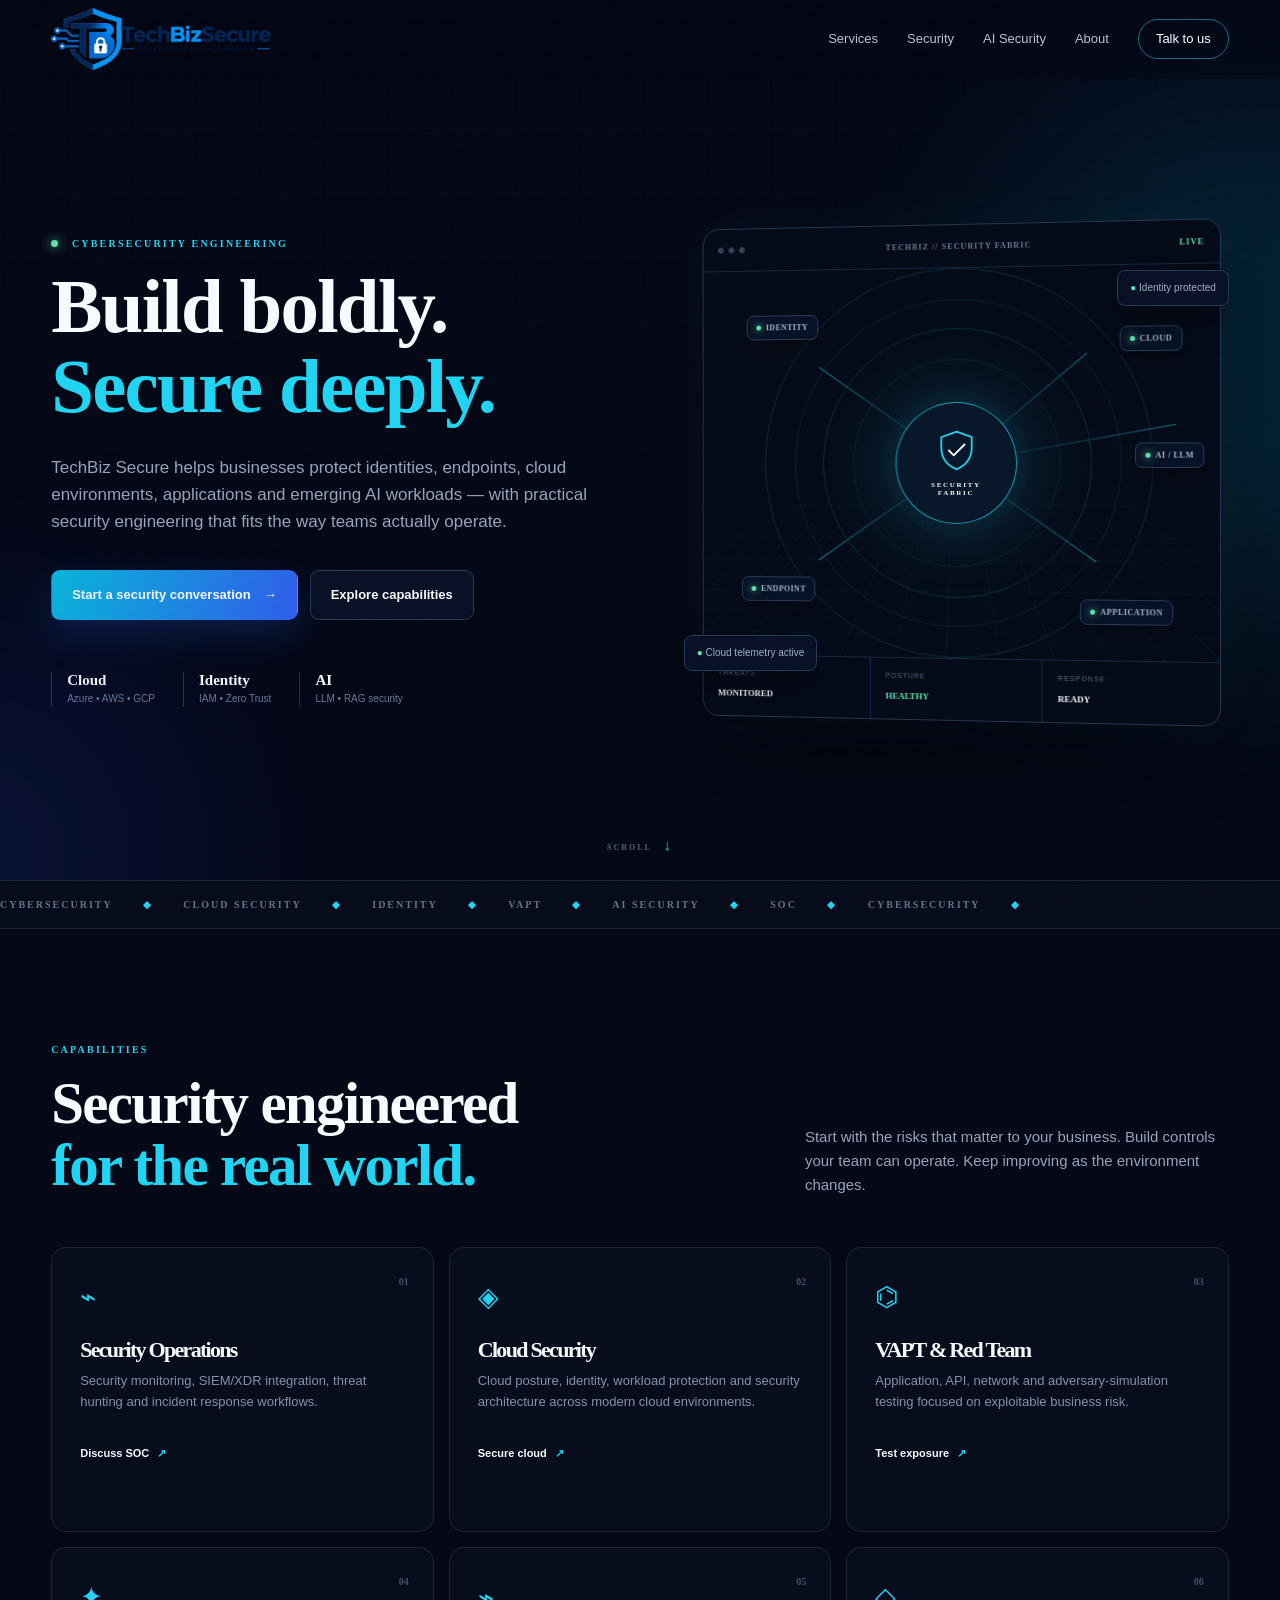
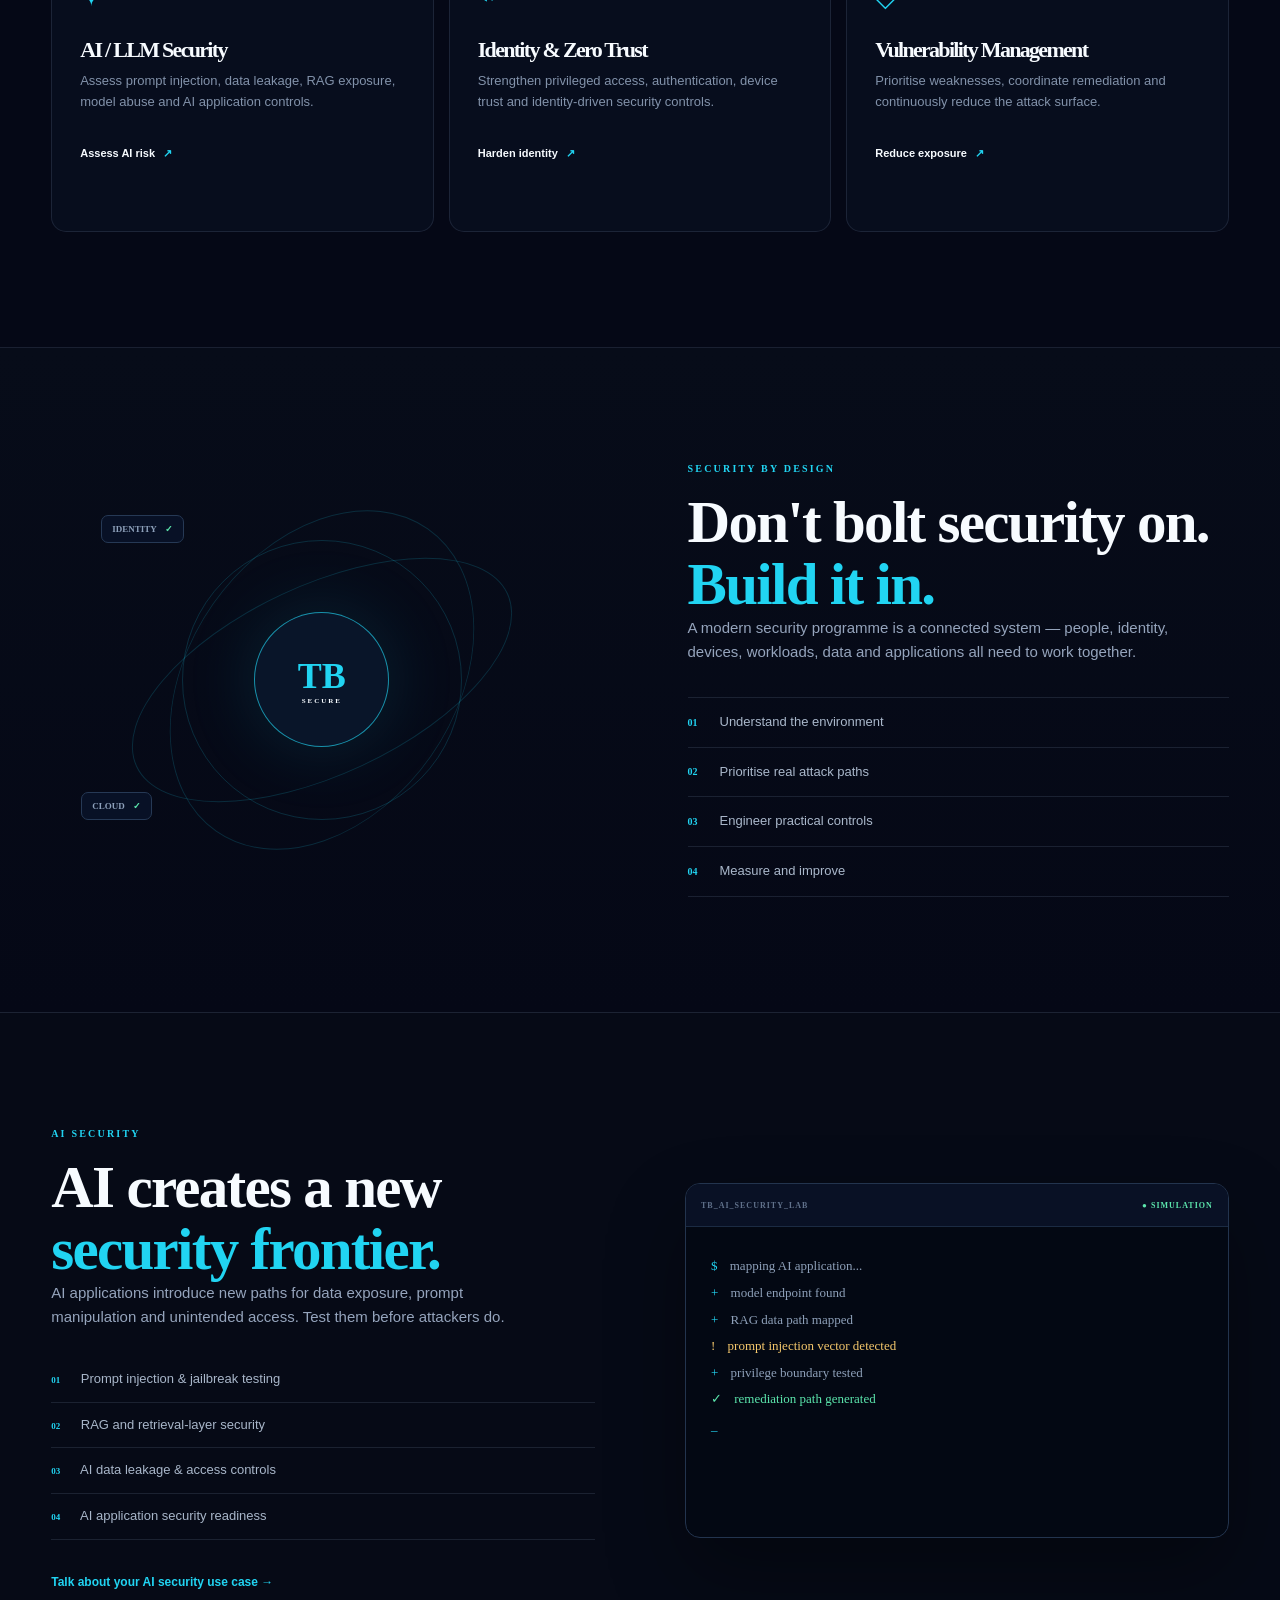
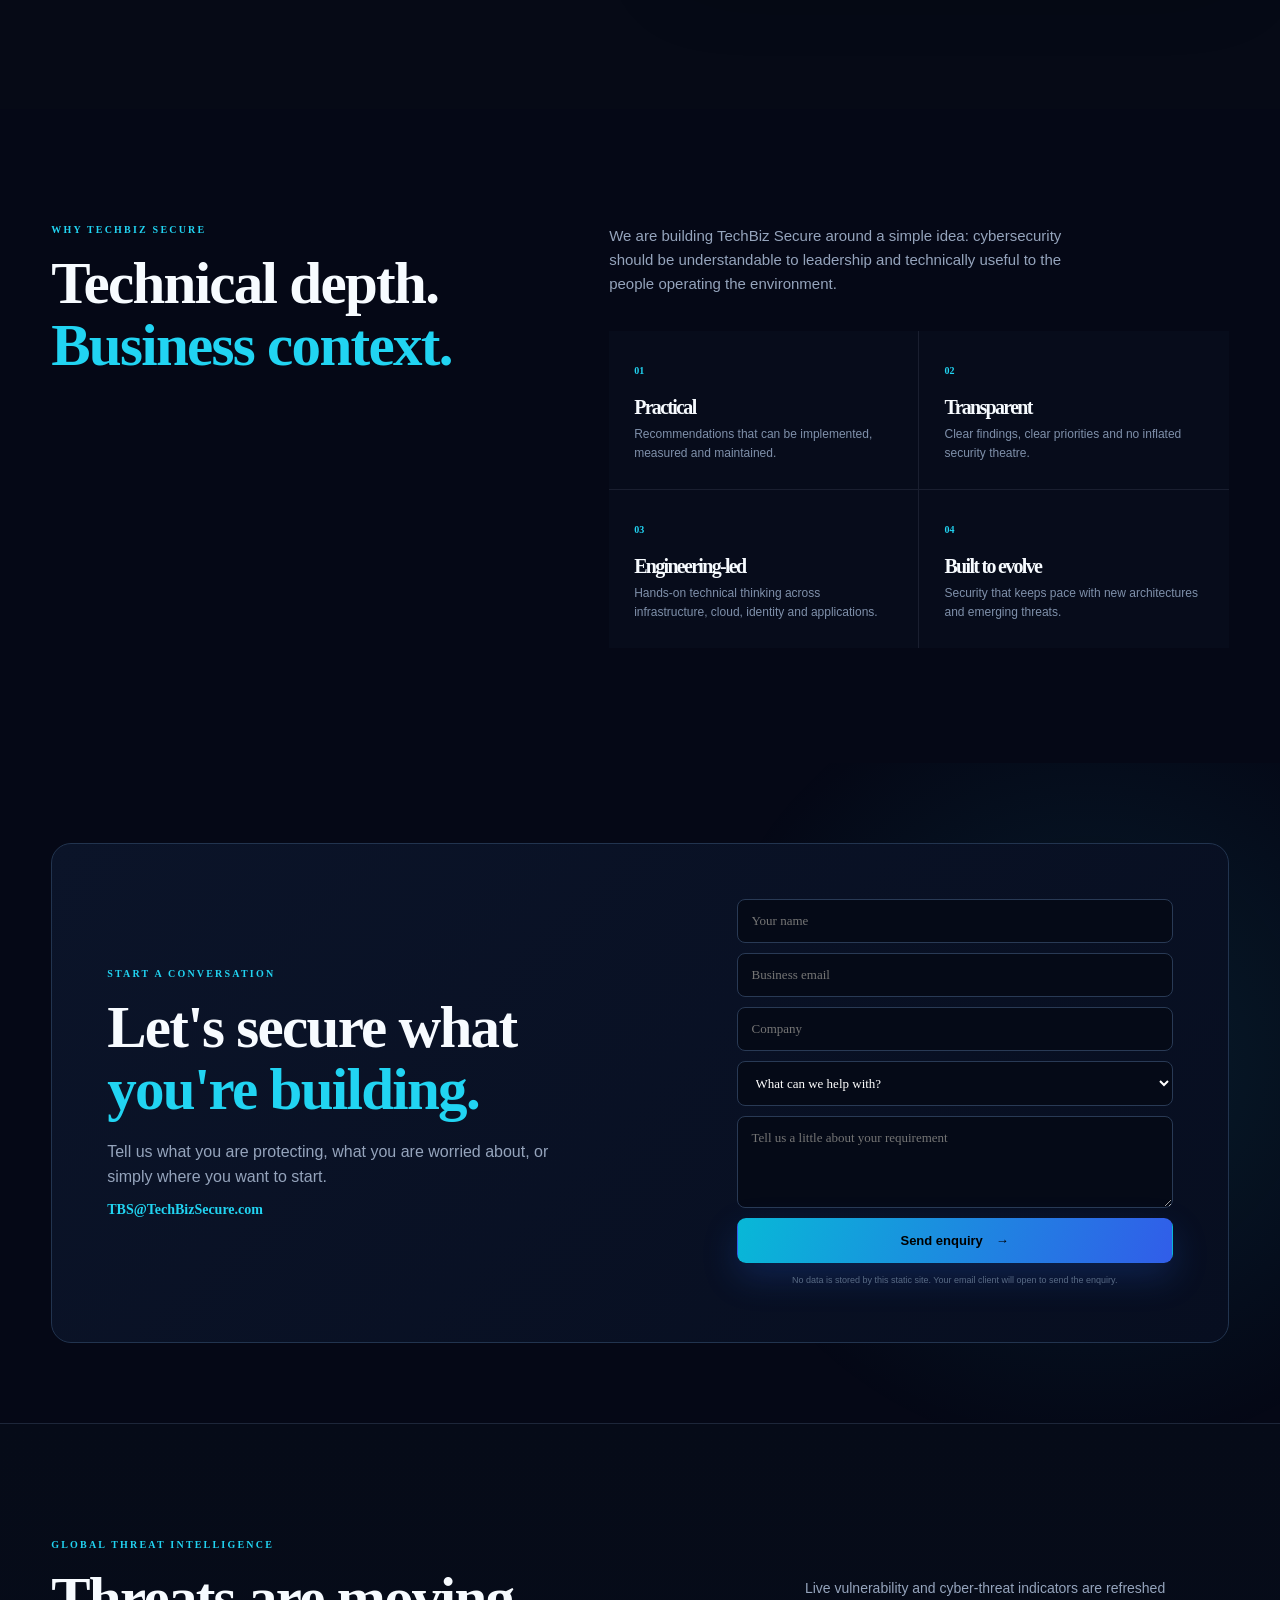
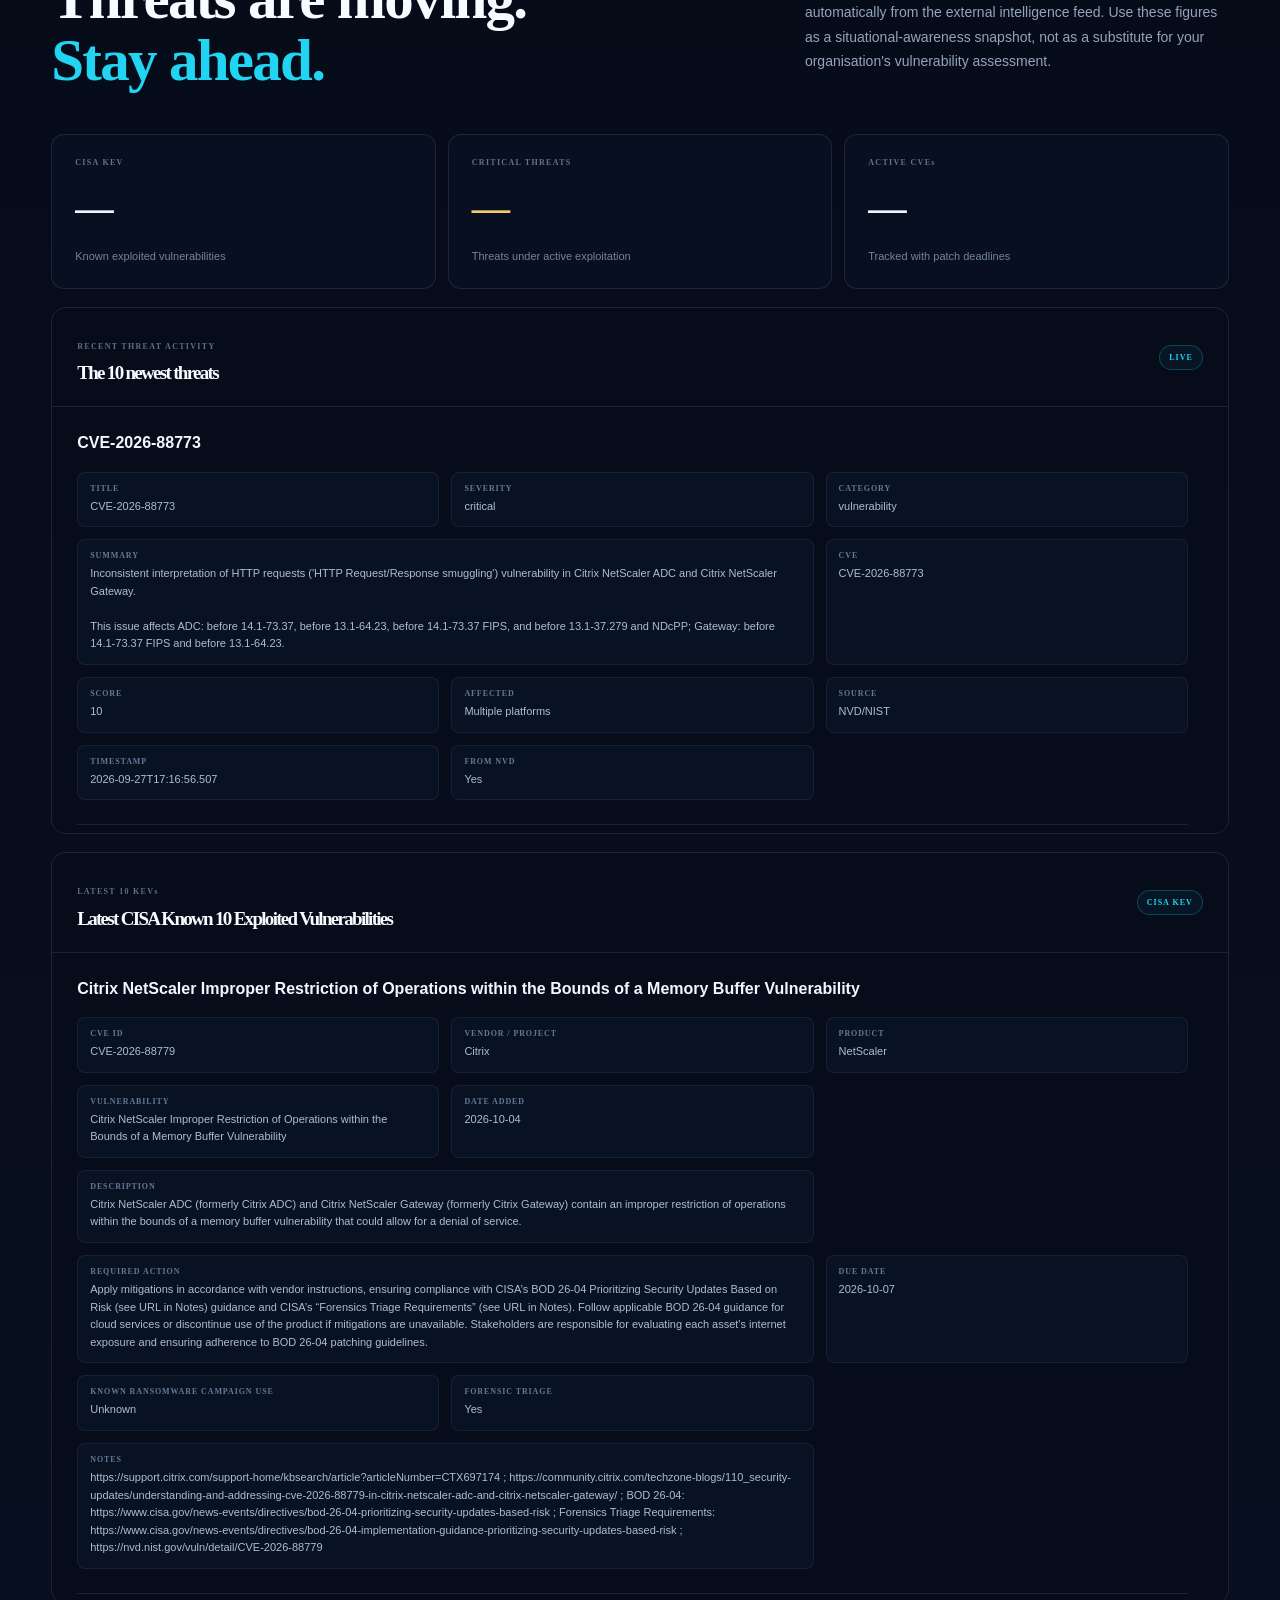
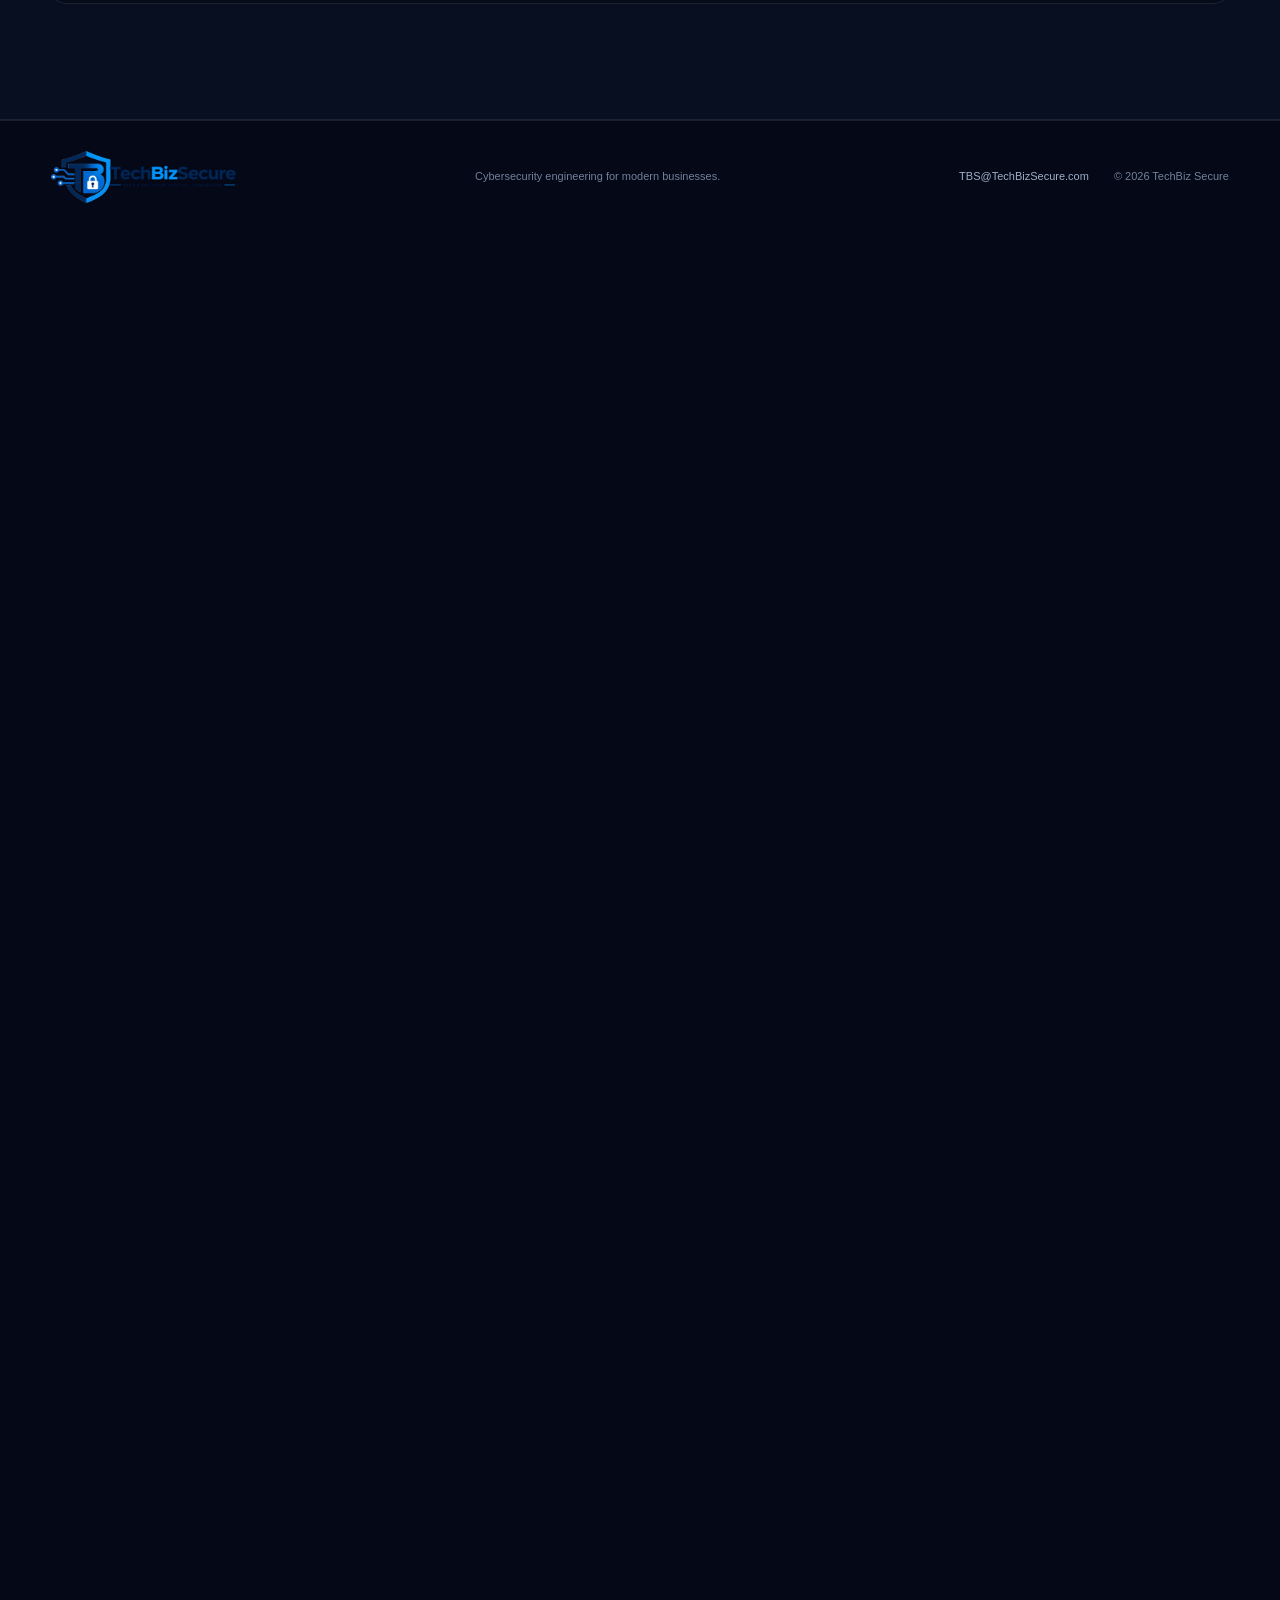
==== commit 38d85235: "Remove threat feed status and timestamp" ====
--- a/index.html
+++ b/index.html
@@ -150,7 +150,6 @@
       </div>
       <div class="threat-intro">
         <p>Live vulnerability and cyber-threat indicators are refreshed automatically from the external intelligence feed. Use these figures as a situational-awareness snapshot, not as a substitute for your organisation's vulnerability assessment.</p>
-        <div class="threat-status"><i></i><span id="threatStatus">Connecting to live intelligence…</span><small id="threatUpdated">—</small></div>
       </div>
     </div>
 
--- a/css/style.css
+++ b/css/style.css
@@ -63,3 +63,10 @@
 @media(max-width:800px){.threat-fields{grid-template-columns:repeat(2,minmax(0,1fr))}}
 @media(max-width:650px){.threat-cards{grid-template-columns:1fr 1fr}.threat-field.wide{grid-column:span 2}.threat-record h4{font-size:14px}}
 @media(max-width:420px){.threat-fields{grid-template-columns:1fr}.threat-field.wide{grid-column:auto}}
+
+/* Show one complete record in each feed; keep remaining records in an inner scroll area. */
+.threat-records{overflow-y:auto;overscroll-behavior:contain;scrollbar-gutter:stable;scrollbar-color:#29405f #0a1226}
+.threat-records:focus-visible{outline:2px solid rgba(33,212,242,.65);outline-offset:-2px}
+.threat-records::-webkit-scrollbar{width:9px}
+.threat-records::-webkit-scrollbar-track{background:#0a1226}
+.threat-records::-webkit-scrollbar-thumb{background:#29405f;border:2px solid #0a1226;border-radius:8px}
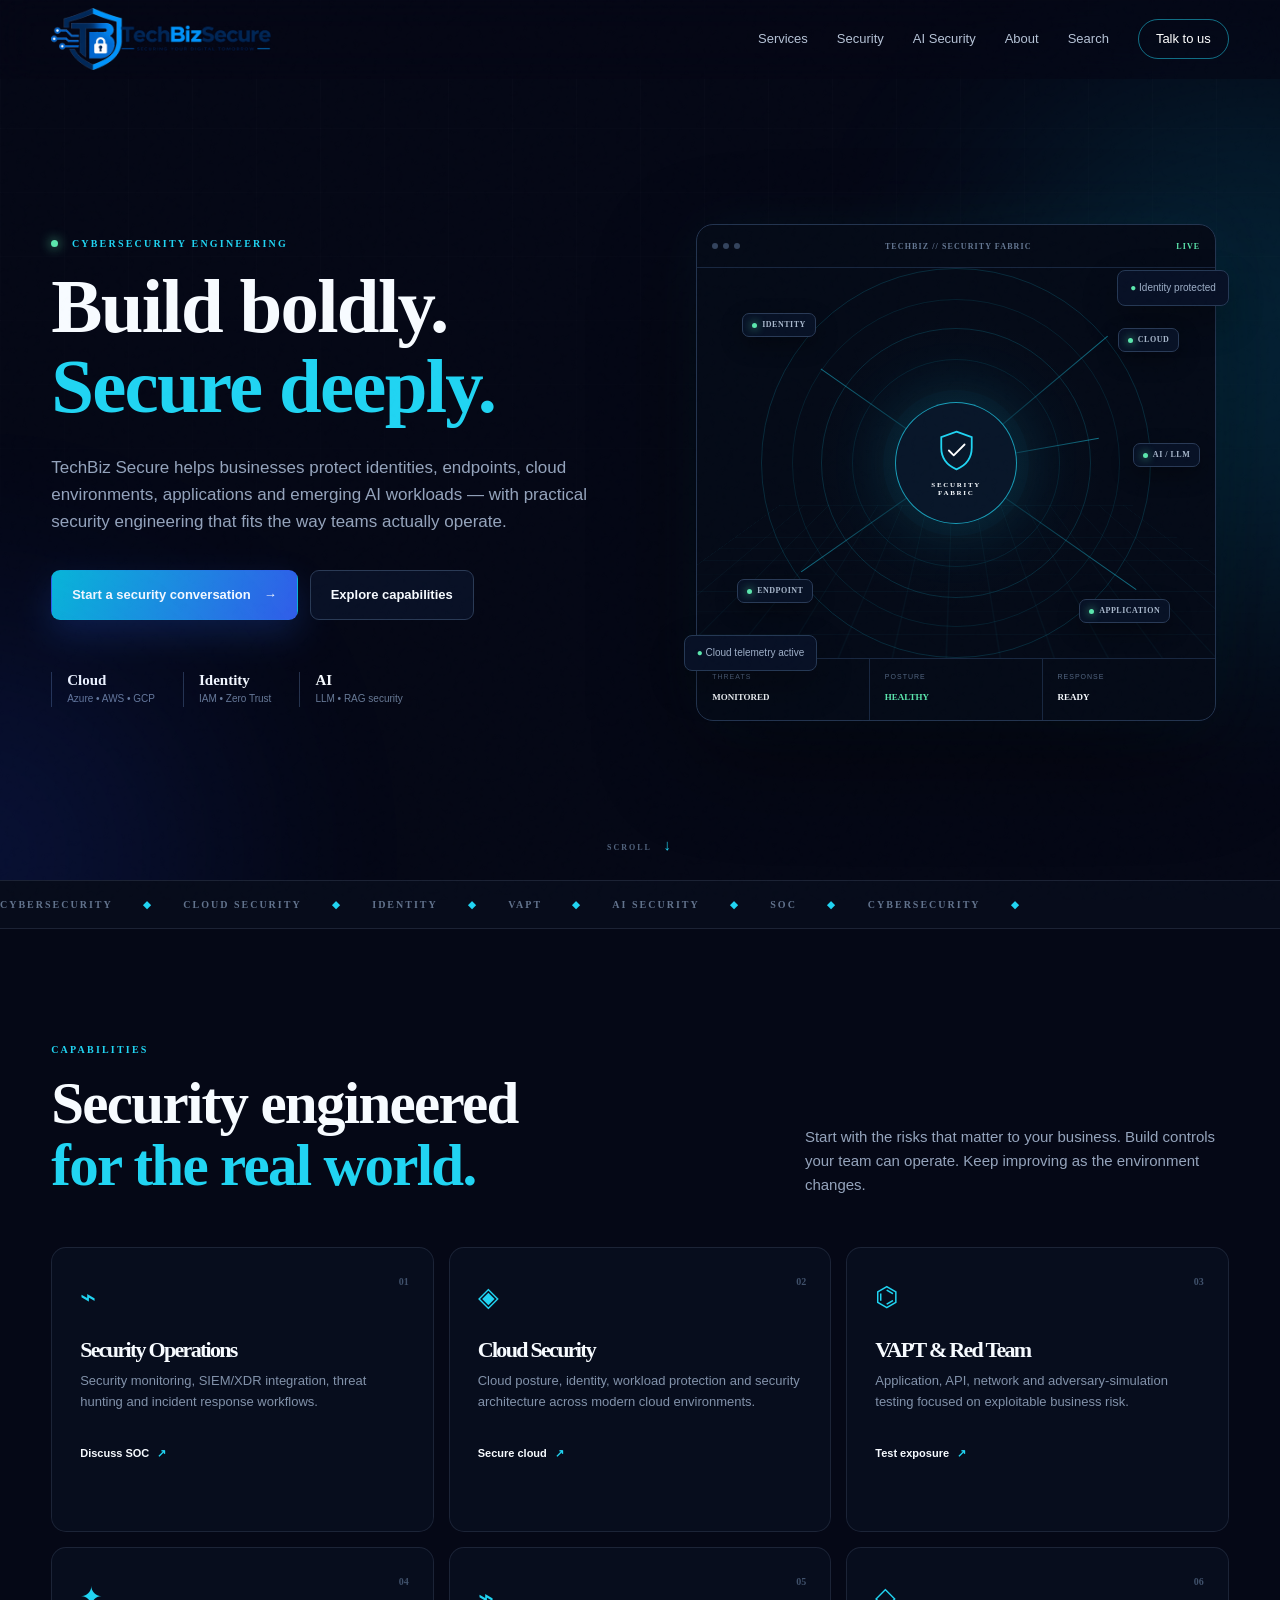
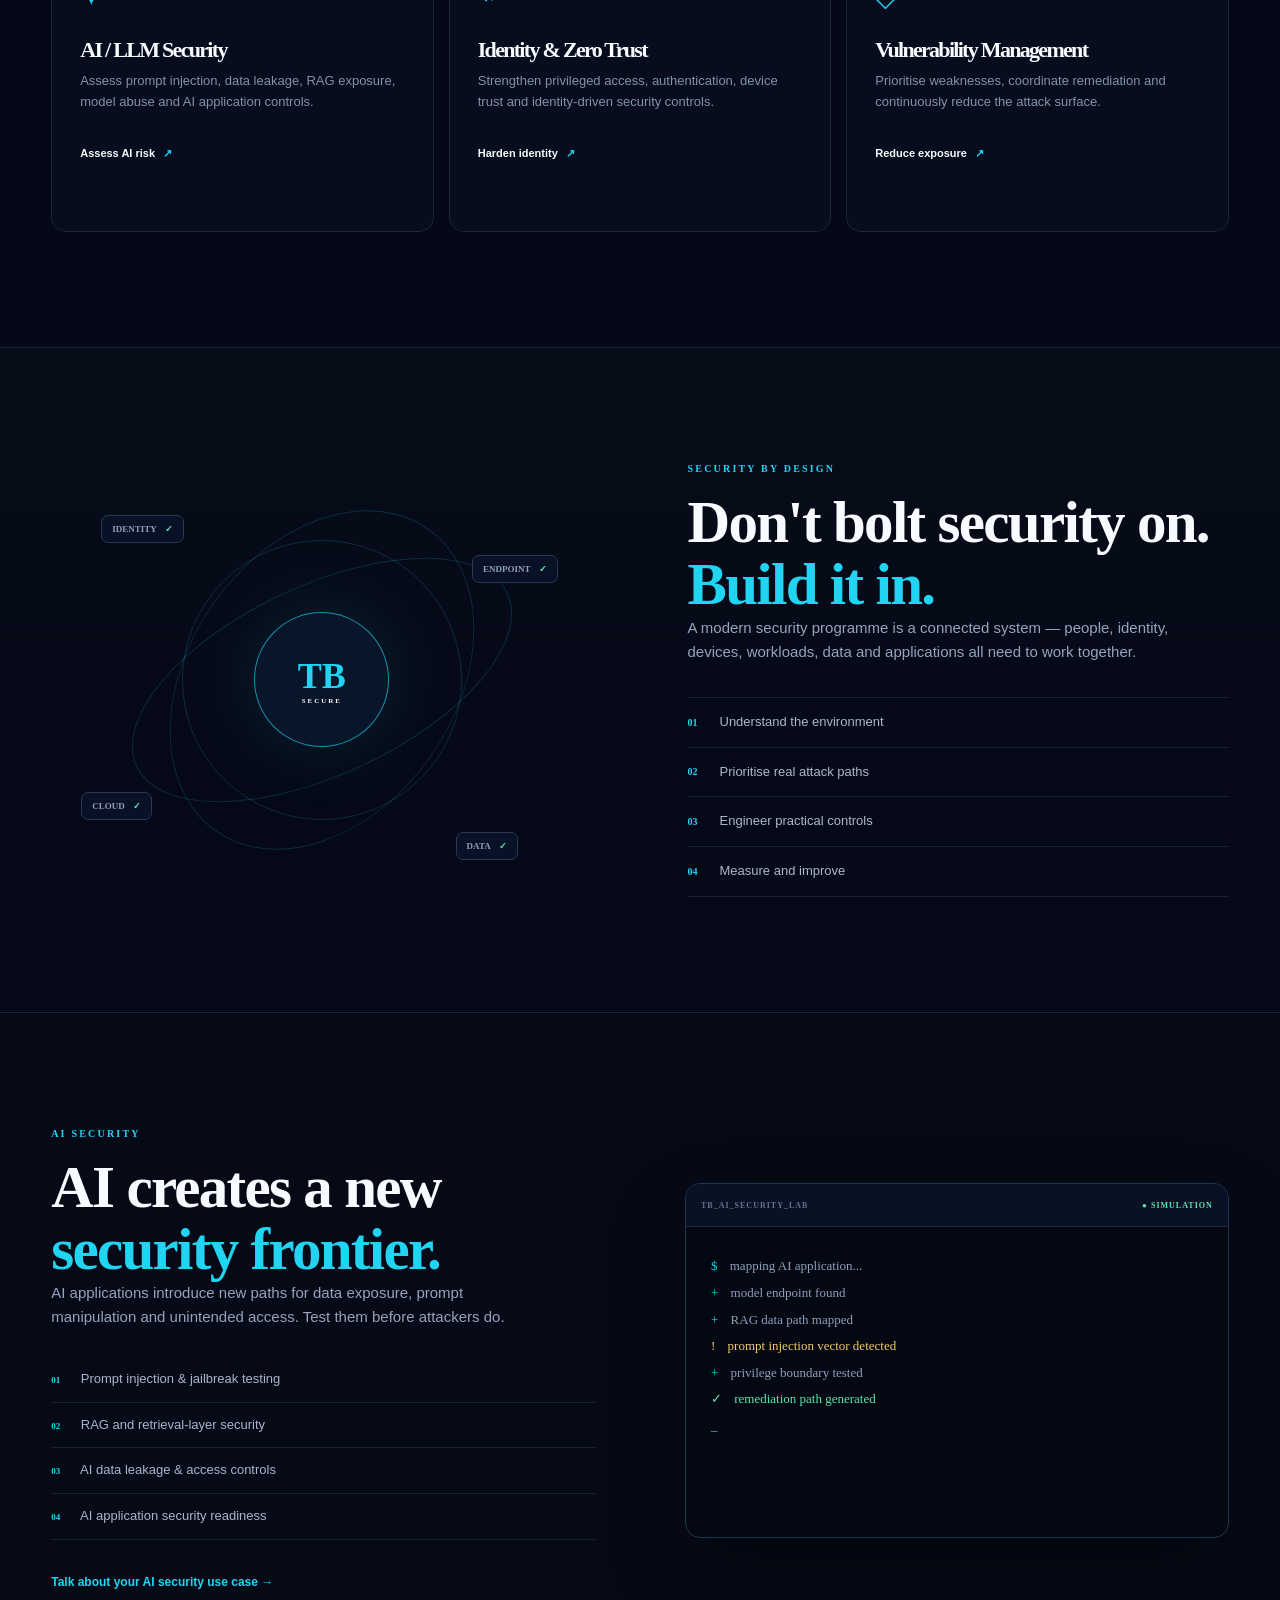
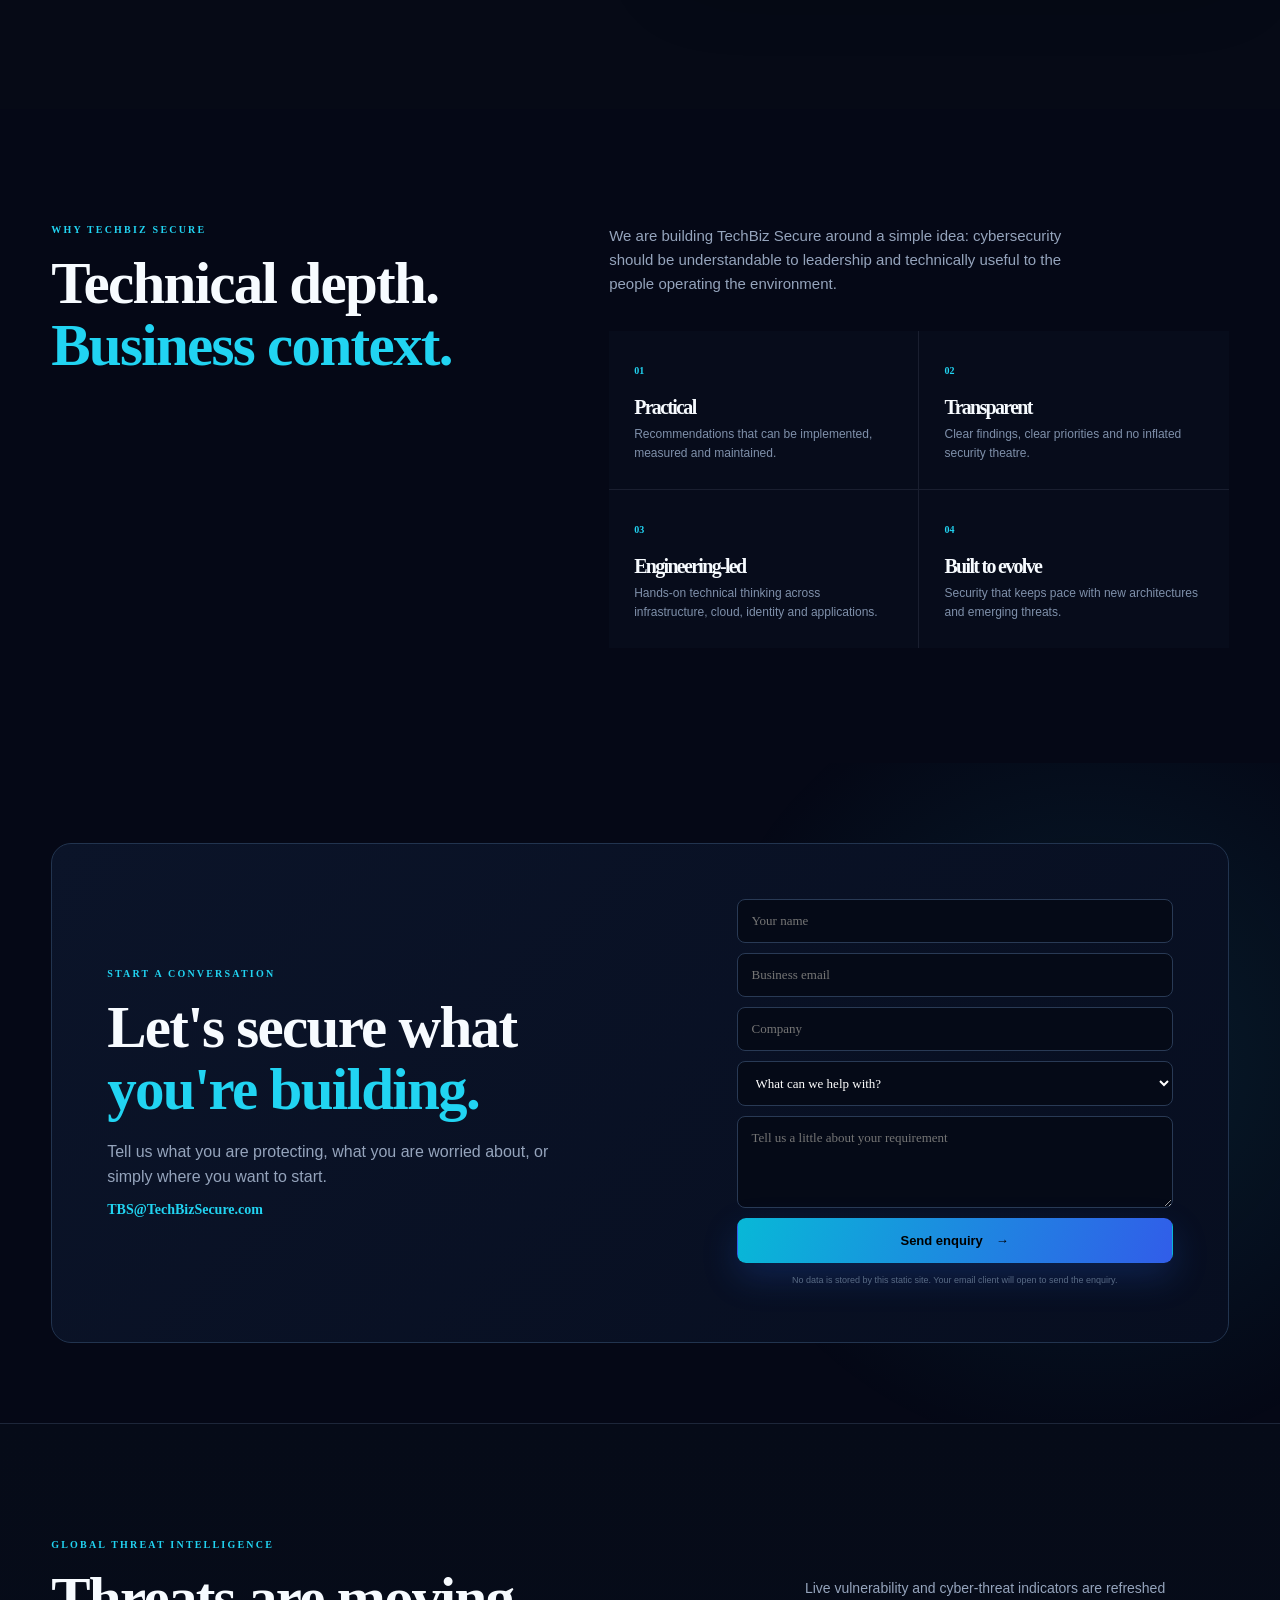
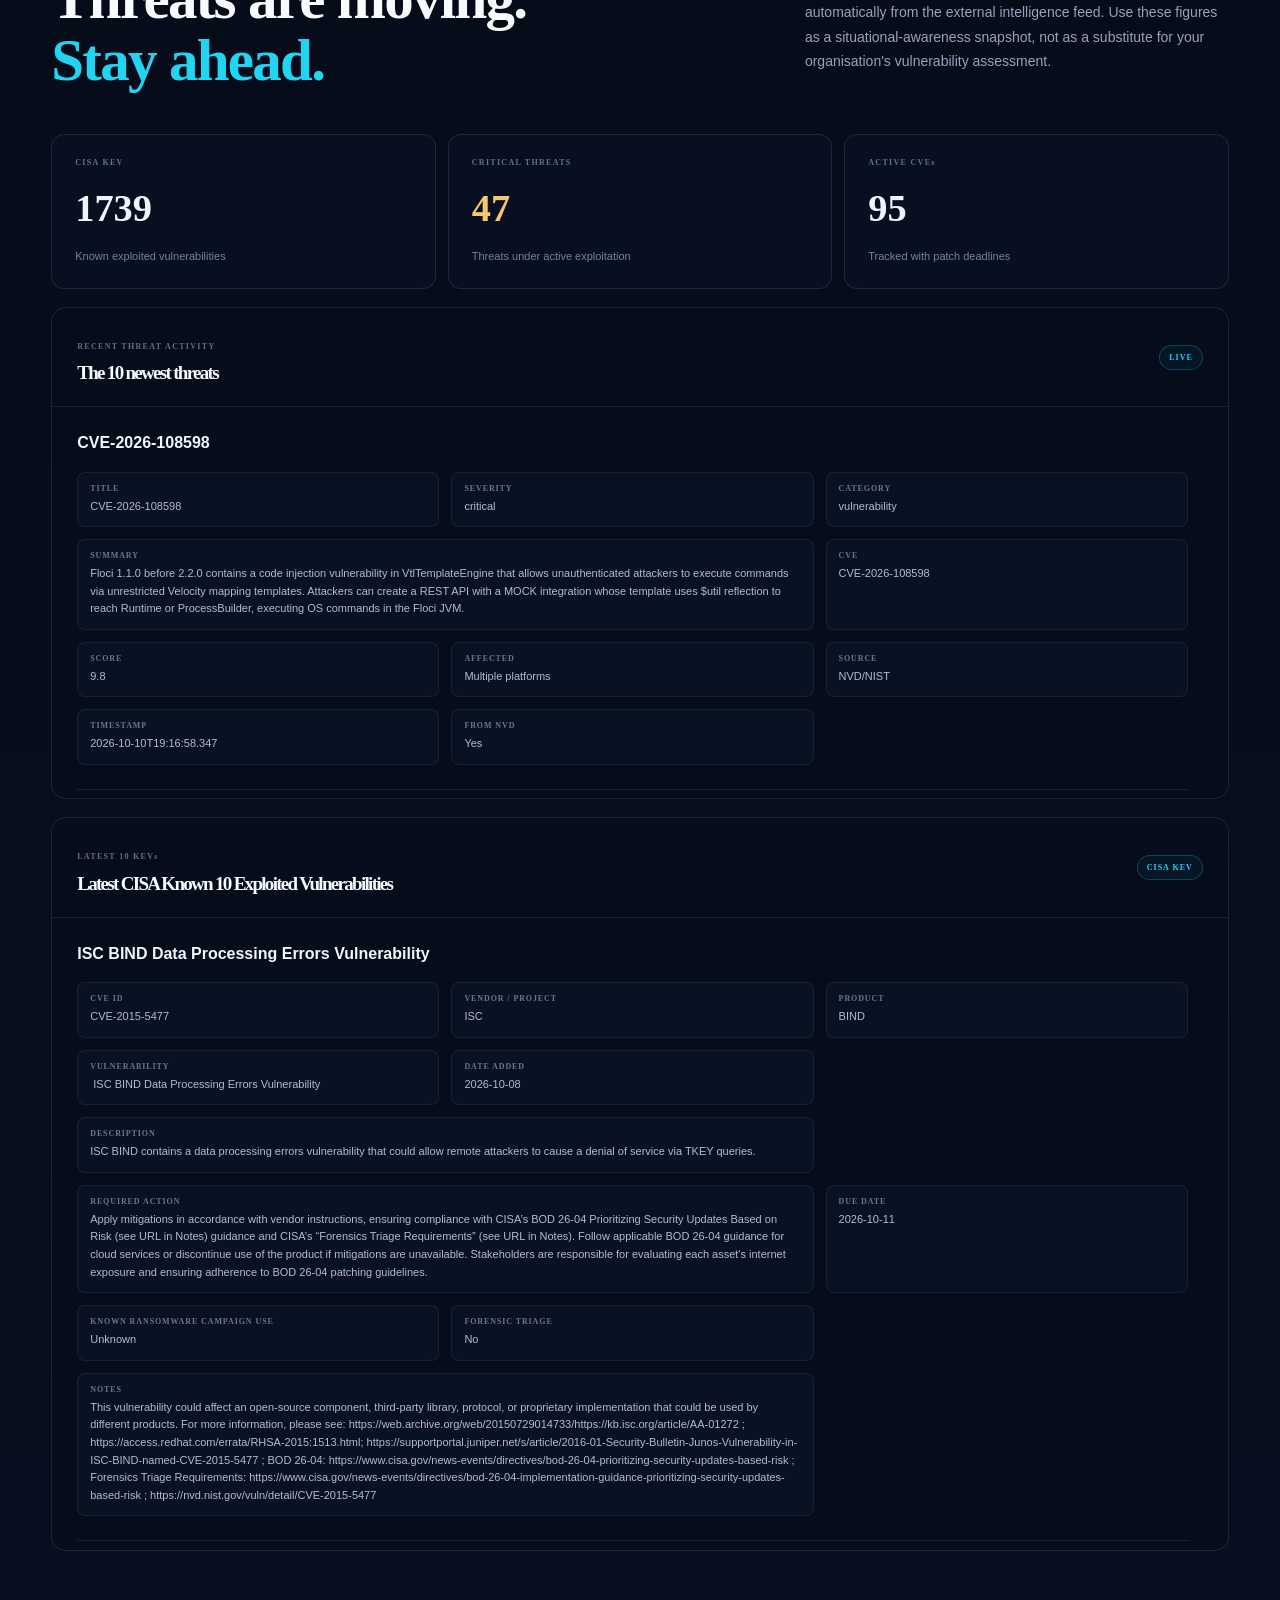
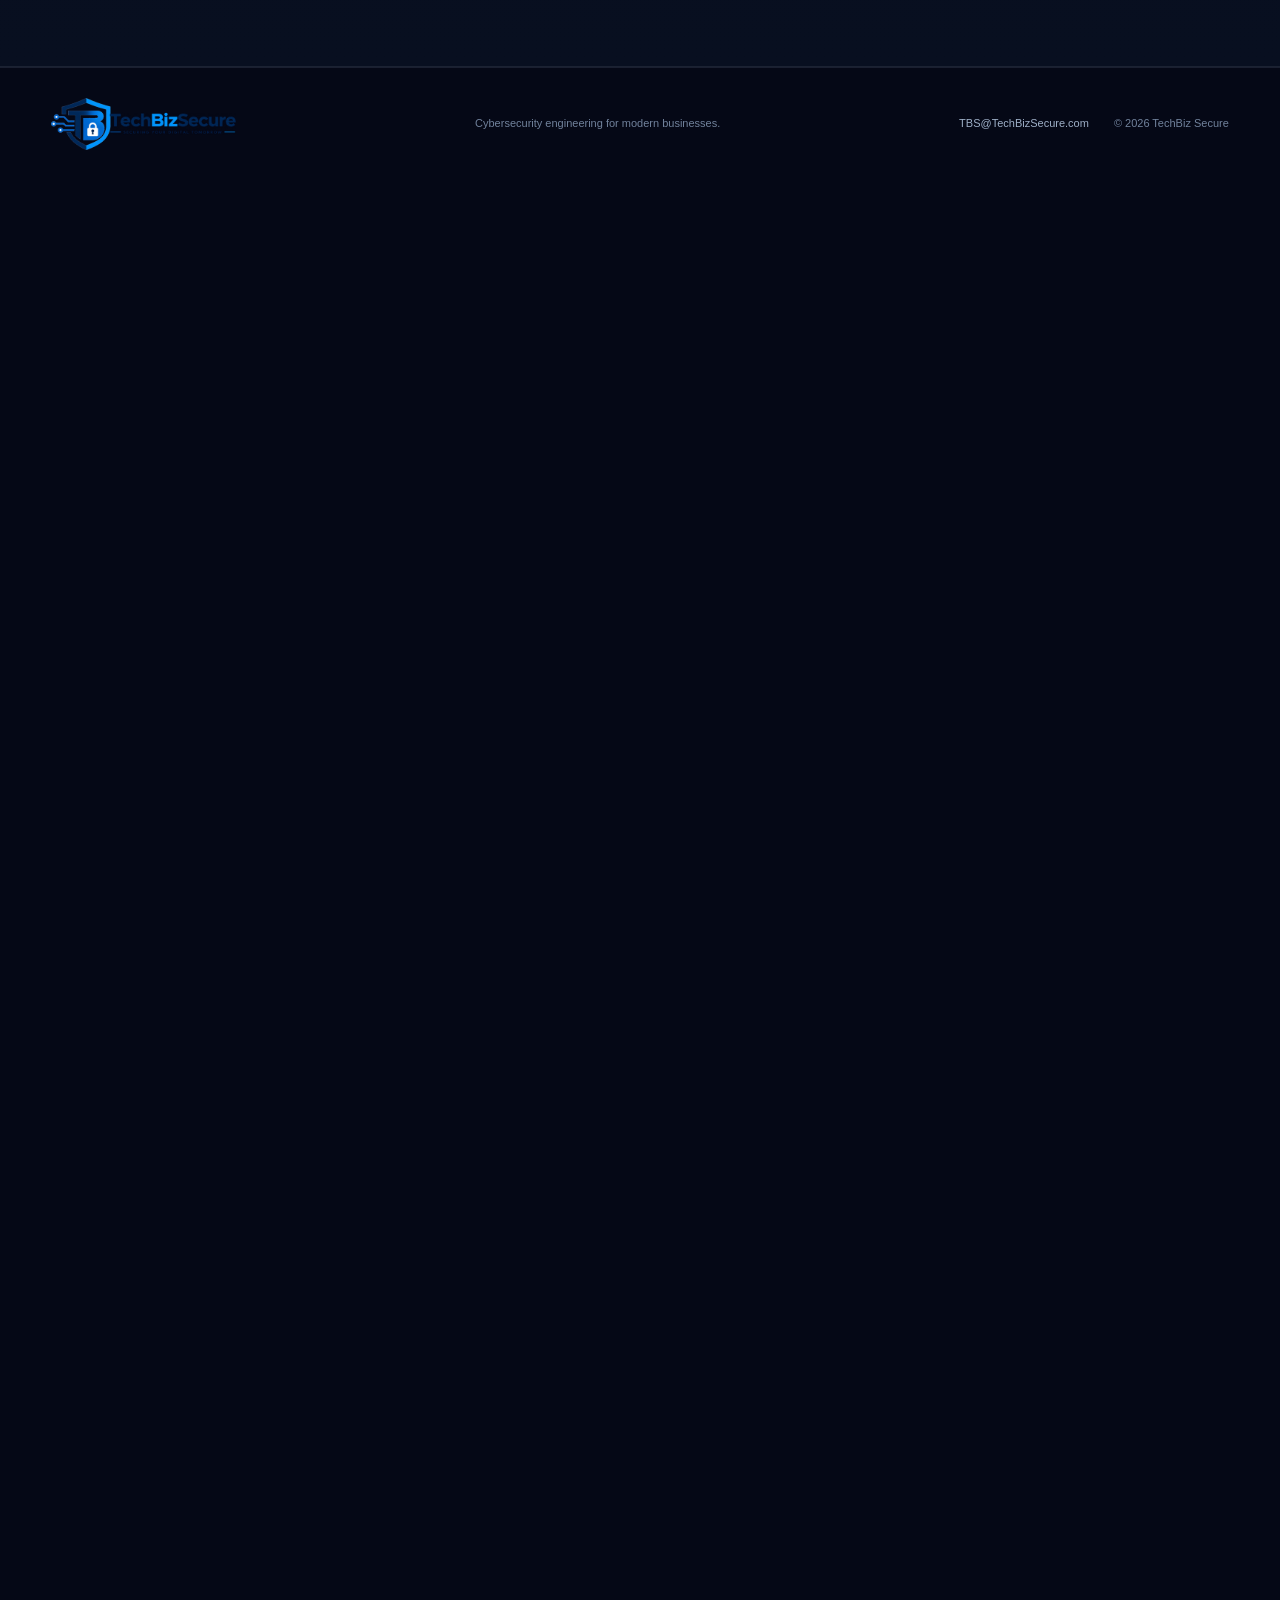
==== commit 47f037de: "Align security fabric and add vulnerability search" ====
--- a/index.html
+++ b/index.html
@@ -37,7 +37,7 @@
     <a class="brand logo-lockup" href="#home" aria-label="TechBiz Secure"><img class="brand-logo" src="assets/techbizsecure-logo-horizontal.png" alt=""></a>
     <button class="hamburger" aria-label="Open menu" aria-expanded="false">☰</button>
     <nav class="links">
-      <a href="#services">Services</a><a href="#security">Security</a><a href="#ai">AI Security</a><a href="#about">About</a><a href="#contact" class="nav-button">Talk to us</a>
+      <a href="#services">Services</a><a href="#security">Security</a><a href="#ai">AI Security</a><a href="#about">About</a><a href="search.html">Search</a><a href="#contact" class="nav-button">Talk to us</a>
     </nav>
   </div>
 </header>
--- a/css/style.css
+++ b/css/style.css
@@ -70,3 +70,35 @@
 .threat-records::-webkit-scrollbar{width:9px}
 .threat-records::-webkit-scrollbar-track{background:#0a1226}
 .threat-records::-webkit-scrollbar-thumb{background:#29405f;border:2px solid #0a1226;border-radius:8px}
+
+/* Security Fabric alignment */
+.console-shell{transform:none}
+.node{display:flex;align-items:center;gap:5px;line-height:1}
+.node i{flex:none;margin:0}
+.c1{width:165px}
+.c2{width:198px}
+.c3{width:189px}
+.c4{width:220px}
+.c5{width:145px}
+
+/* Vulnerability search page */
+.search-page{min-height:100vh;padding:145px 0 90px;background:radial-gradient(ellipse at 50% 12%,rgba(33,212,242,.1),transparent 42%)}
+.search-wrap{width:min(920px,92%);margin:auto}
+.search-heading{text-align:center;margin-bottom:40px}
+.search-heading h1{font-size:clamp(38px,6vw,64px)}
+.search-heading p{max-width:620px;margin:20px auto 0;color:var(--muted);font-size:15px}
+.search-panel{border:1px solid #22344f;border-radius:18px;background:linear-gradient(145deg,rgba(11,20,41,.96),rgba(7,13,27,.96));padding:30px;box-shadow:0 30px 90px rgba(0,0,0,.32)}
+.search-panel label{display:block;margin-bottom:10px;color:#aab8cb;font:600 12px "Space Grotesk";letter-spacing:.3px}
+.search-input-row{display:flex;gap:10px}
+.search-input-row input{min-width:0;flex:1;height:52px;font-size:15px}
+.search-providers{display:grid;grid-template-columns:repeat(3,1fr);gap:12px;margin-top:24px}
+.search-provider{min-height:145px;padding:19px;border:1px solid #263955;border-radius:12px;background:#081126;color:#fff;text-align:left;cursor:pointer;transition:border-color .2s,transform .2s,background .2s}
+.search-provider:hover,.search-provider:focus-visible{border-color:var(--cyan);background:#0a1830;transform:translateY(-2px);outline:none}
+.search-provider strong{display:block;font:600 15px "Space Grotesk";line-height:1.35}
+.search-provider span{display:block;margin-top:10px;color:#8293ac;font-size:11px;line-height:1.5}
+.search-provider i{display:block;margin-top:17px;color:var(--cyan);font-size:11px;font-style:normal;font-weight:700}
+.search-hint{margin-top:17px;color:#64758f;font-size:11px;text-align:center}
+.search-feedback{min-height:20px;margin-top:12px;color:#ffb7ad;font-size:12px;text-align:center}
+.search-back{display:block;margin-top:26px;color:var(--cyan);font-size:12px;font-weight:700;text-align:center}
+@media(max-width:700px){.search-panel{padding:22px}.search-providers{grid-template-columns:1fr}.search-provider{min-height:0}.search-provider i{margin-top:11px}}
+@media(max-width:650px){.search-page{padding-top:115px}.search-input-row{flex-direction:column}.search-input-row .btn{width:100%}}
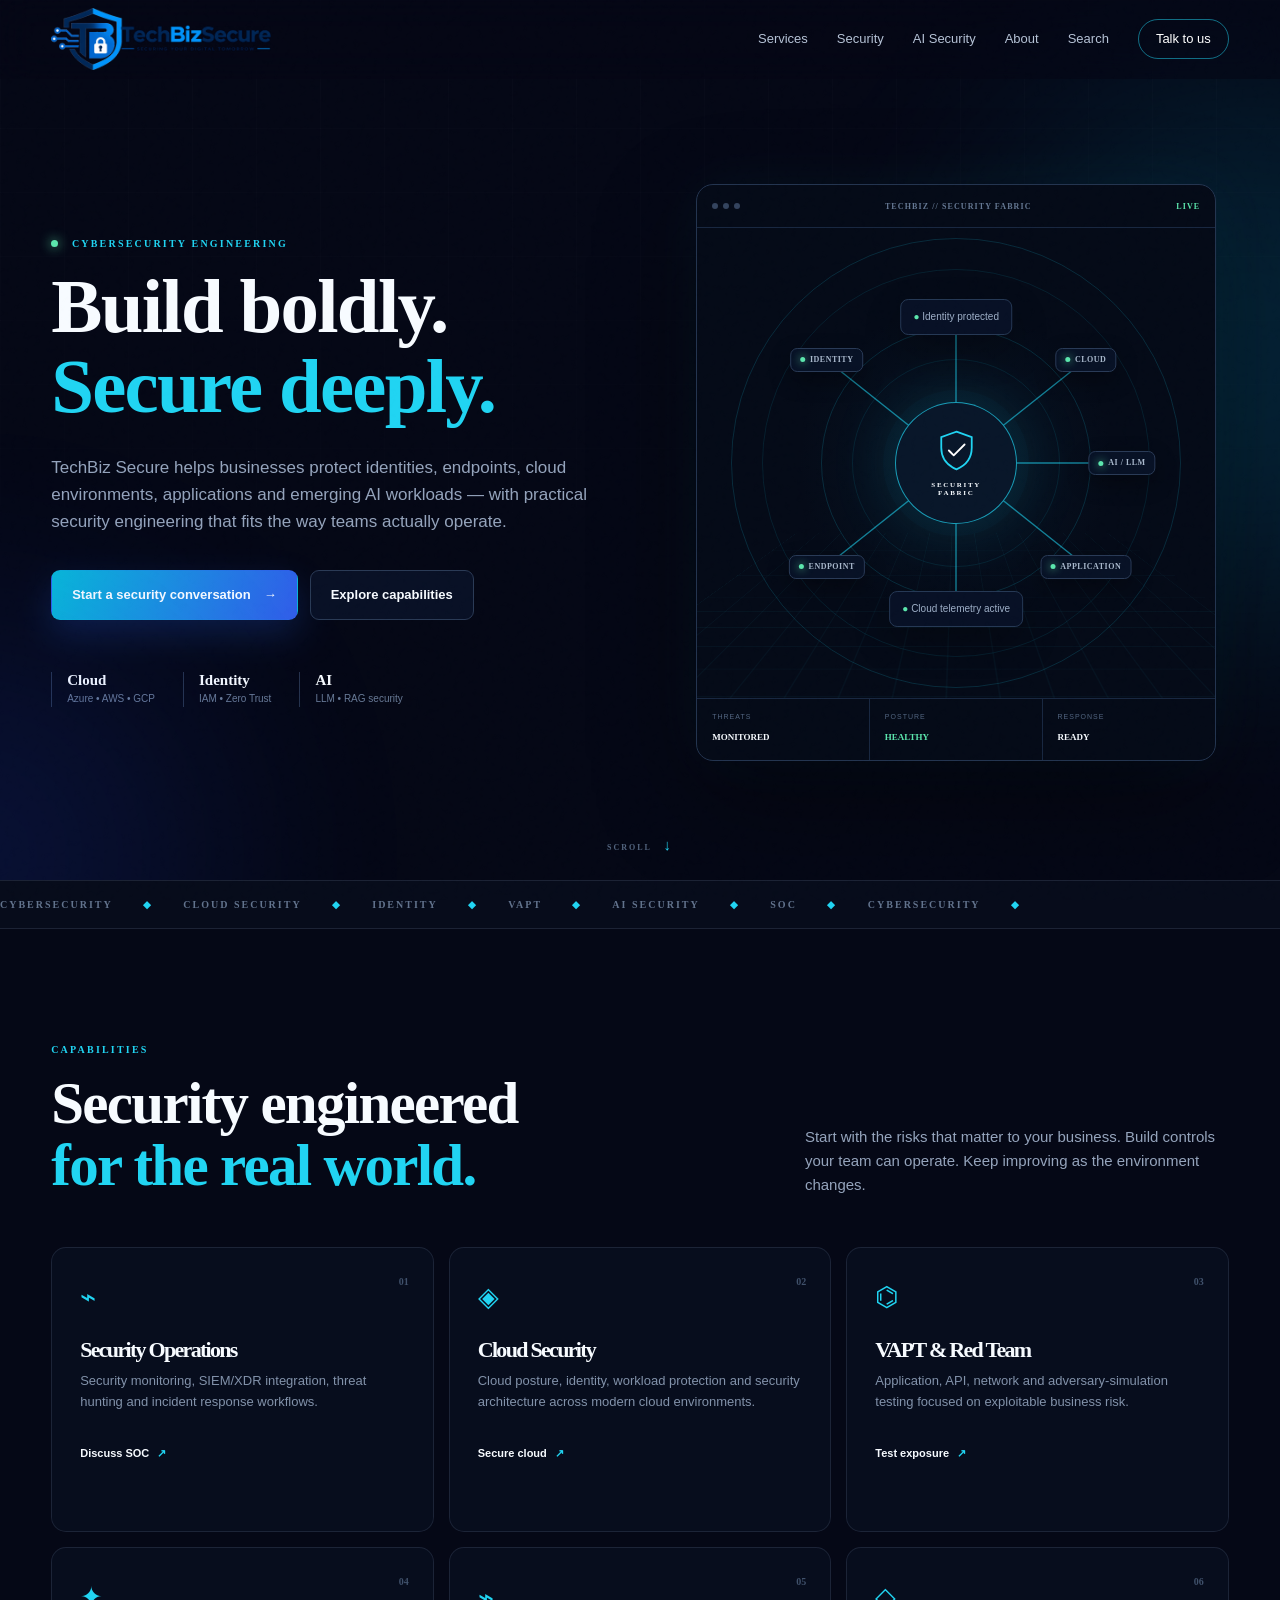
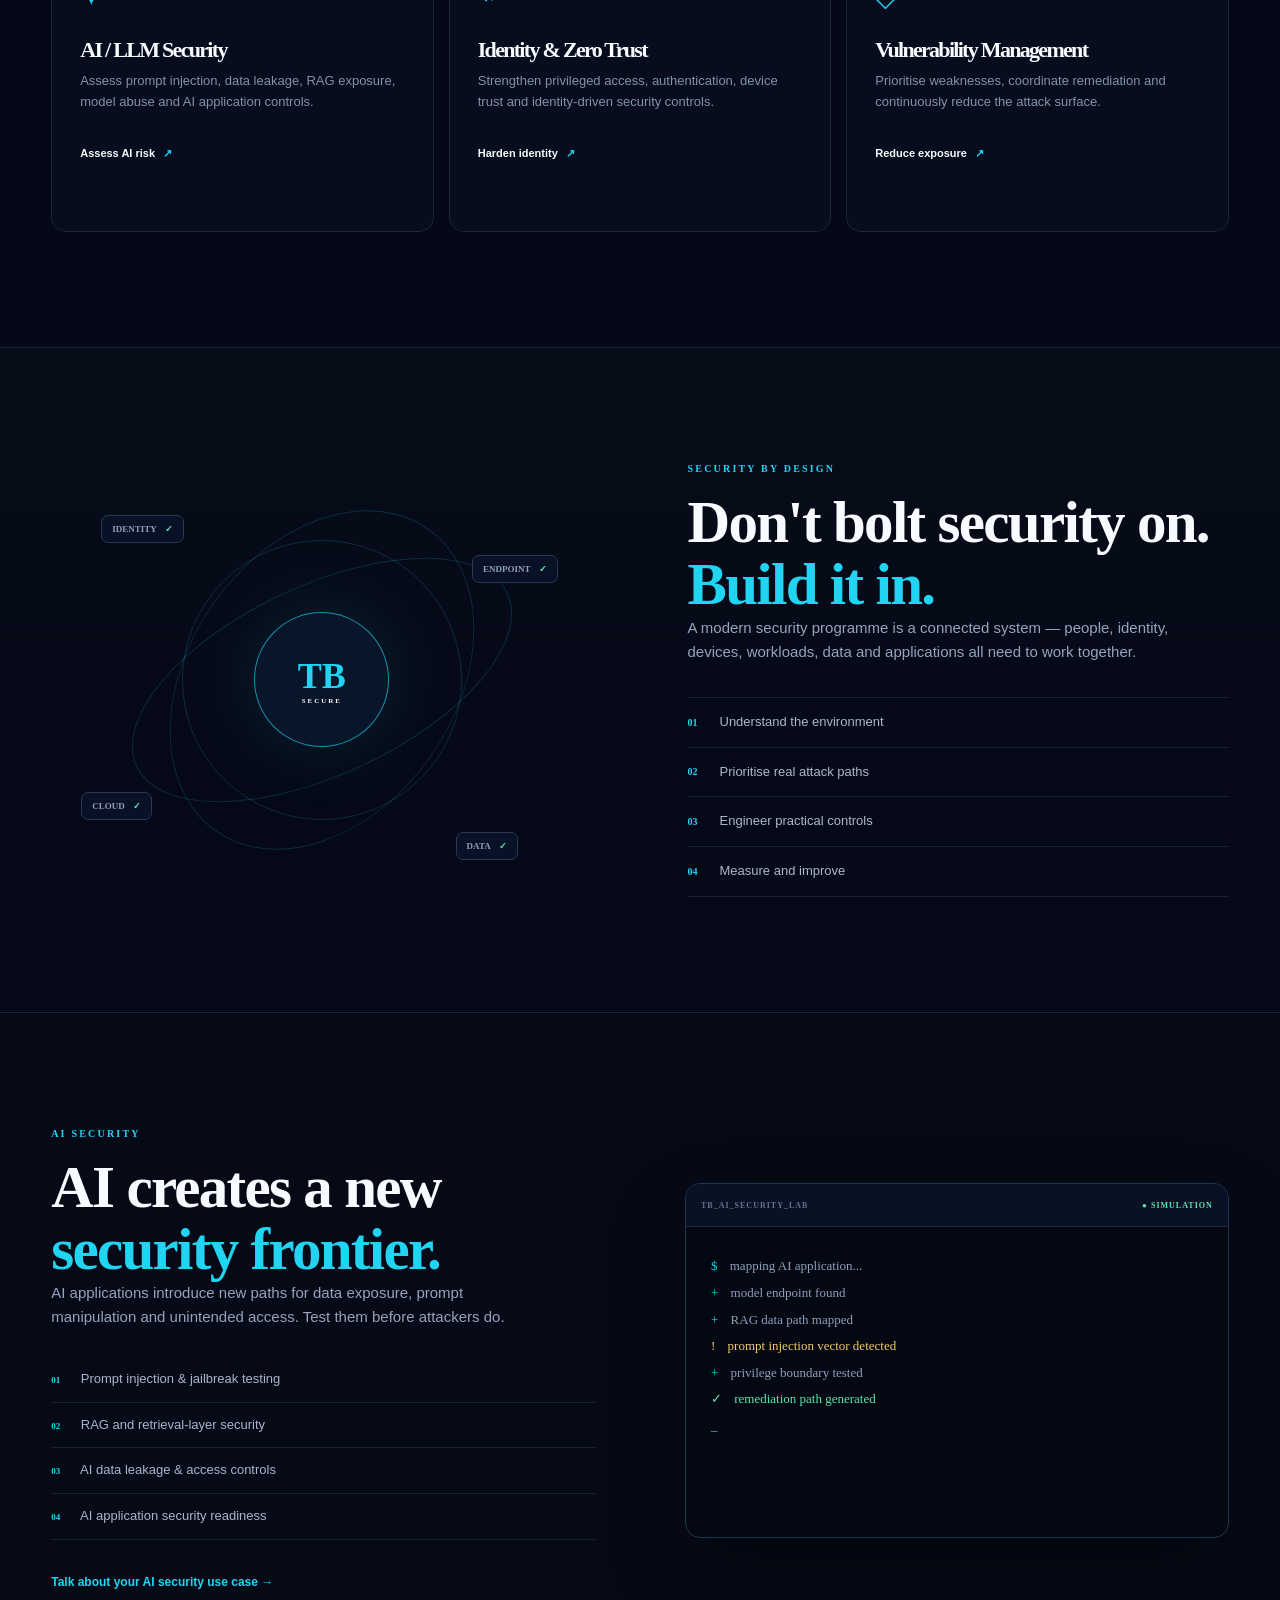
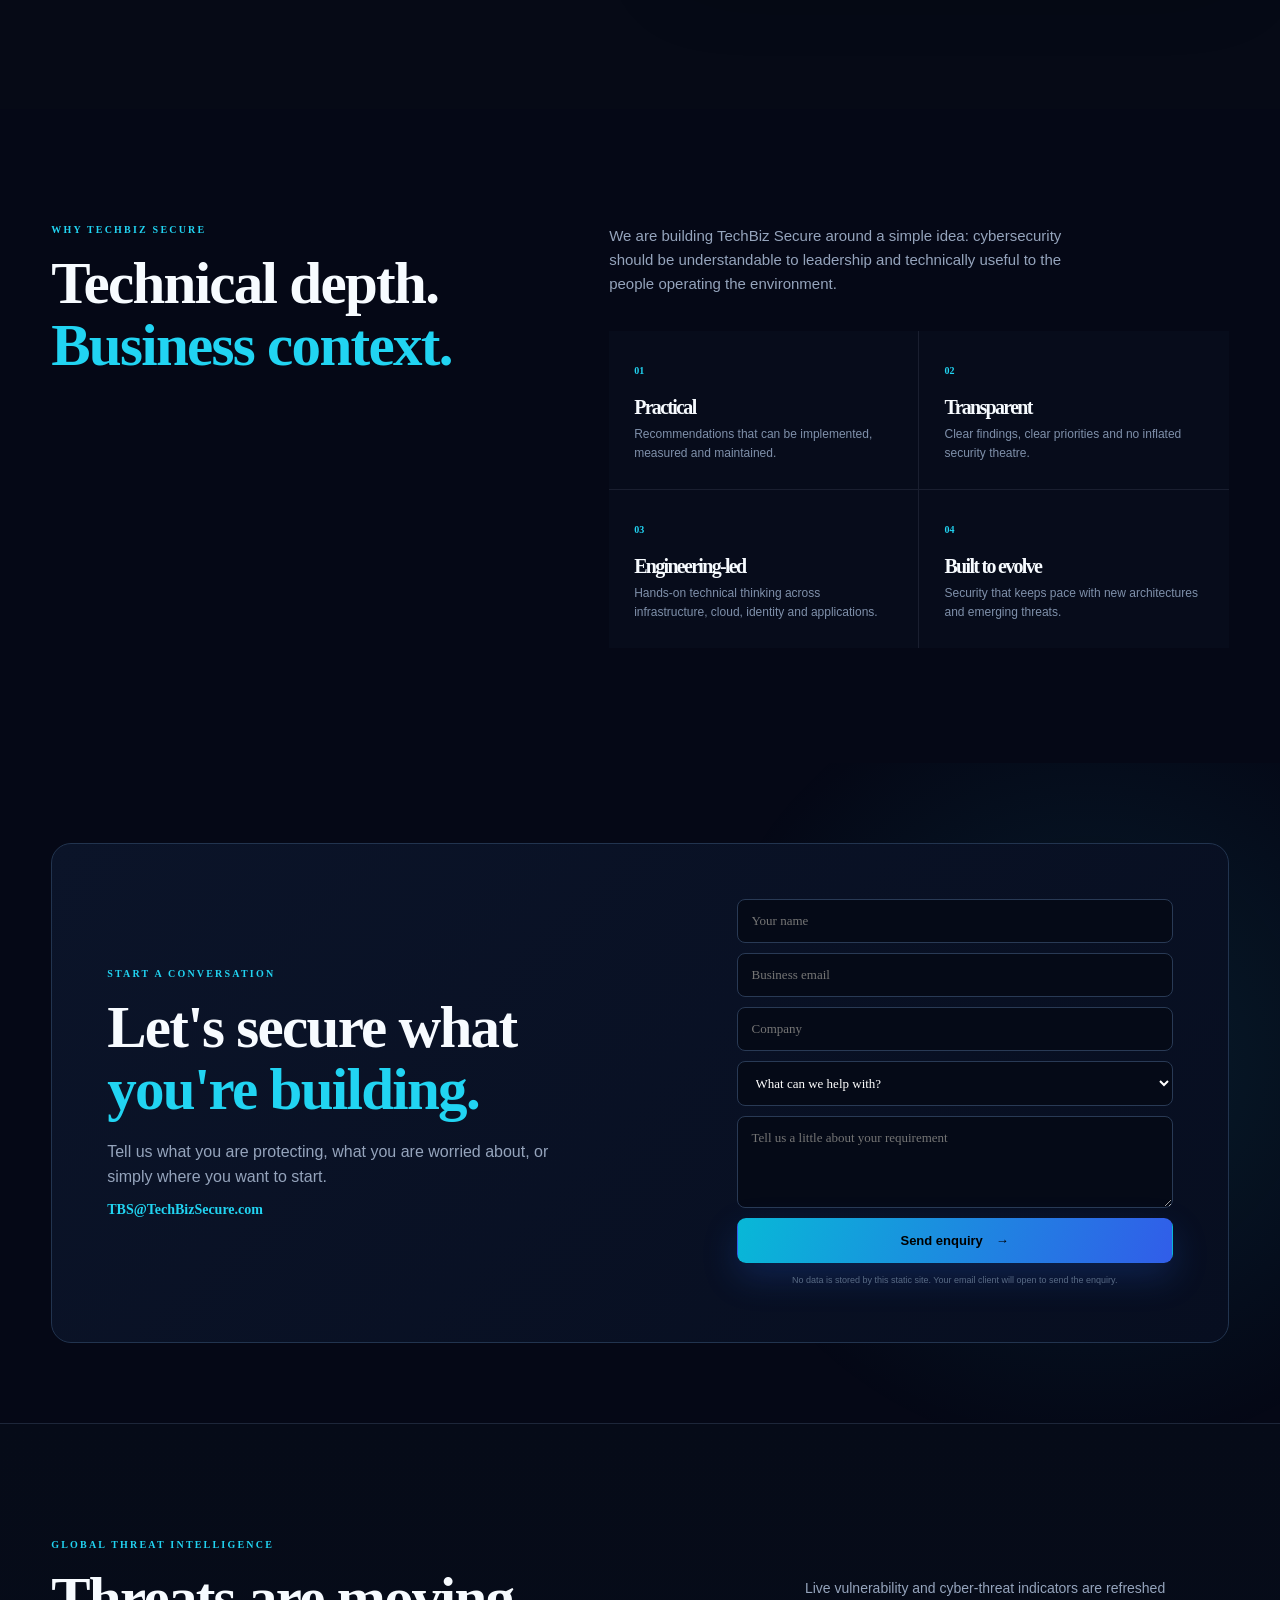
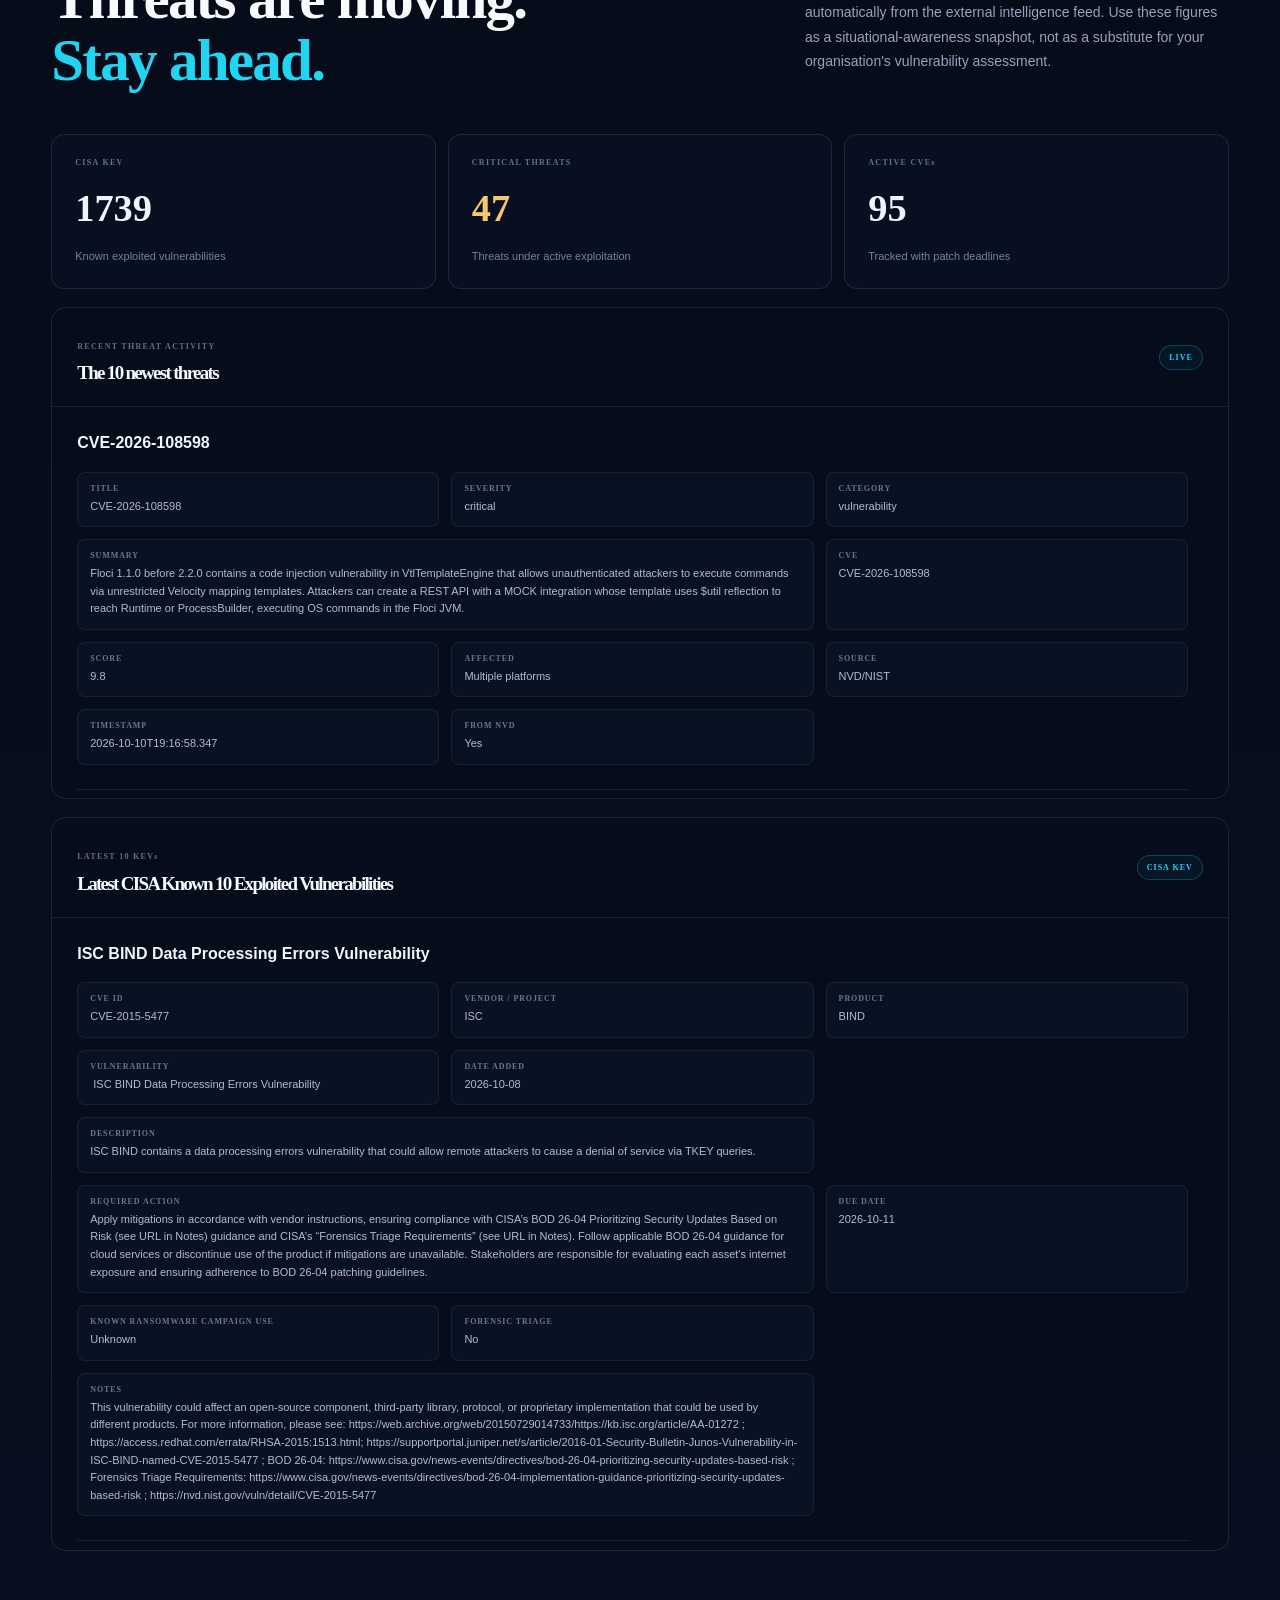
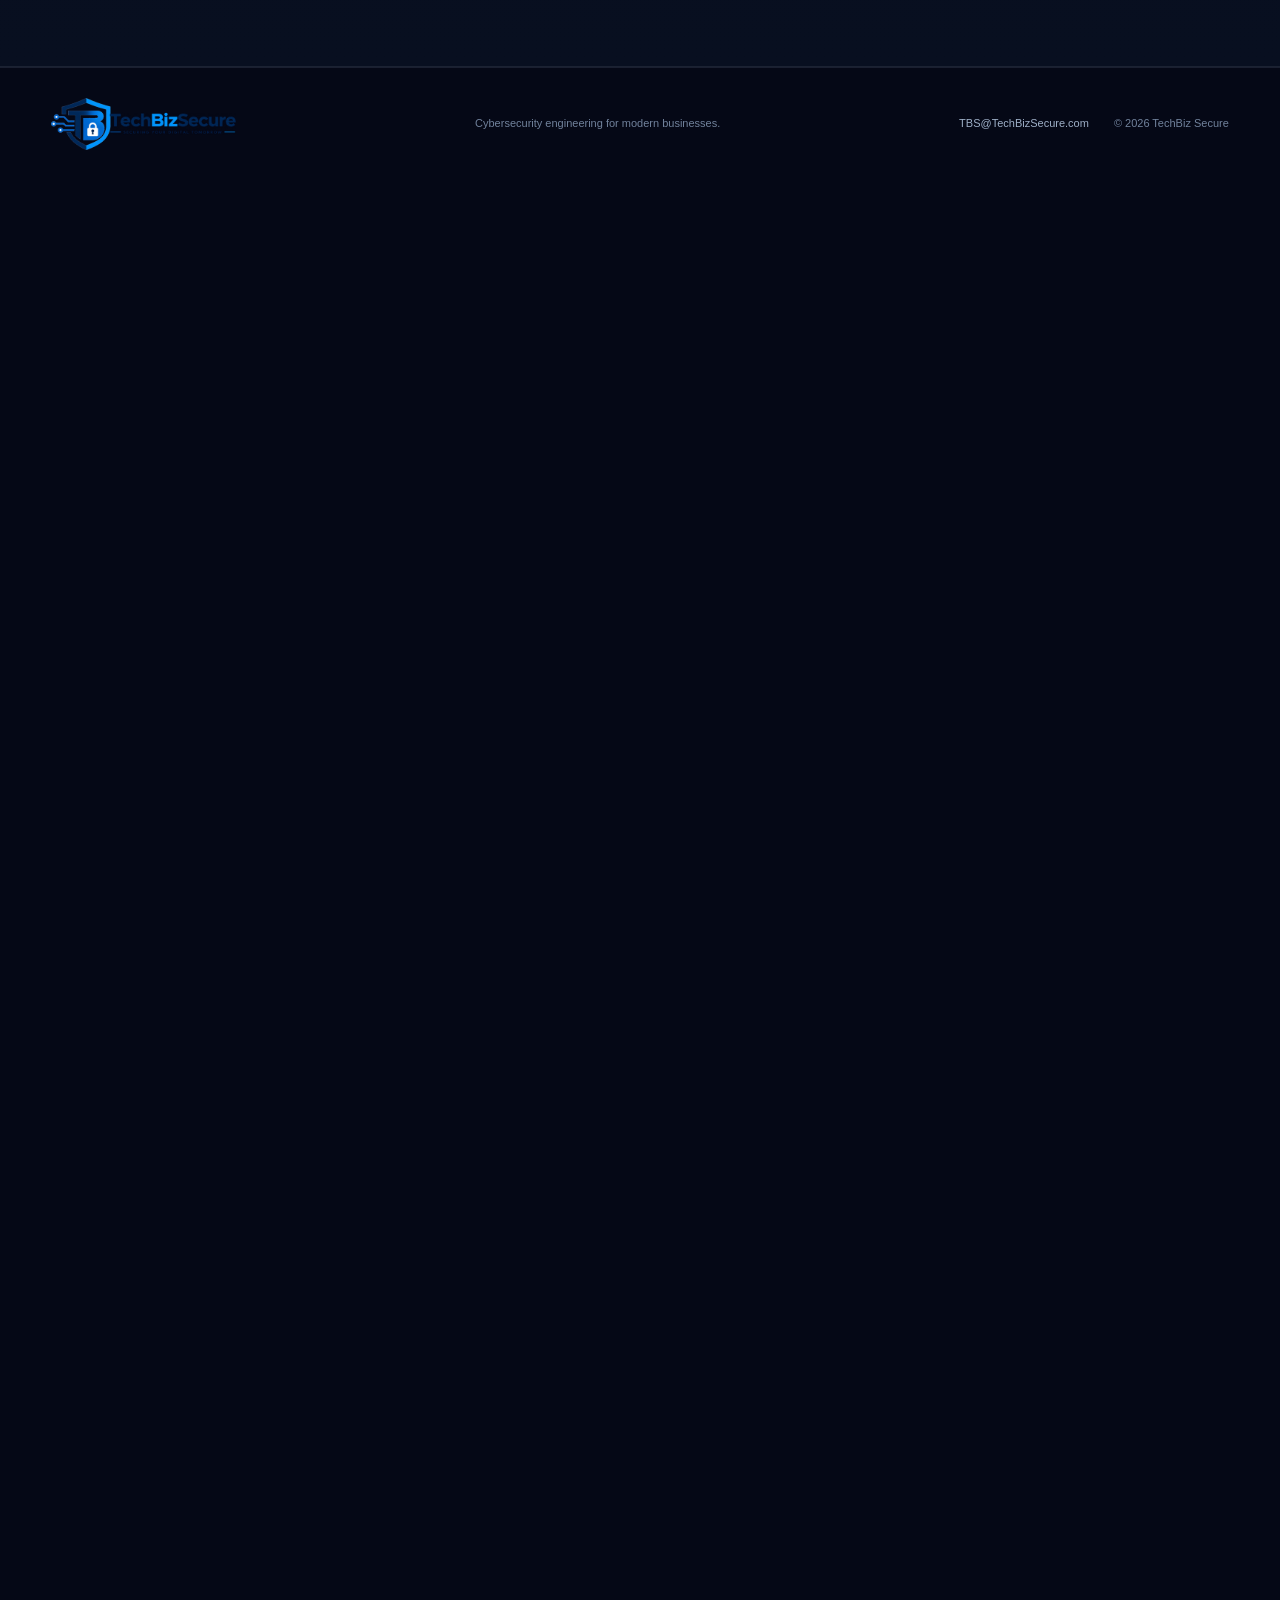
==== commit ad6e35cf: "Connect all security fabric nodes to hub" ====
--- a/index.html
+++ b/index.html
@@ -68,12 +68,21 @@
           <div class="node n3"><i></i><label>ENDPOINT</label></div>
           <div class="node n4"><i></i><label>APPLICATION</label></div>
           <div class="node n5"><i></i><label>AI / LLM</label></div>
+          <div class="float-tag tag1">● Identity protected</div><div class="float-tag tag2">● Cloud telemetry active</div>
           <div class="hub"><div class="hub-shield"><svg viewBox="0 0 48 48"><path d="M24 3 41 9v12c0 11.2-6.7 19.7-17 24C13.7 40.7 7 32.2 7 21V9l17-6Z"/><path class="tick" d="m15.5 24 5.4 5.4L33 17.3"/></svg></div><small>SECURITY<br>FABRIC</small></div>
-          <div class="connection c1"></div><div class="connection c2"></div><div class="connection c3"></div><div class="connection c4"></div><div class="connection c5"></div>
+          <svg class="fabric-connections" viewBox="0 0 520 470" preserveAspectRatio="none" aria-hidden="true">
+            <line x1="260" y1="235" x2="130" y2="132"></line>
+            <line x1="260" y1="235" x2="390" y2="132"></line>
+            <line x1="260" y1="235" x2="130" y2="338"></line>
+            <line x1="260" y1="235" x2="390" y2="338"></line>
+            <line x1="260" y1="235" x2="426" y2="235"></line>
+            <line x1="260" y1="235" x2="260" y2="89"></line>
+            <line x1="260" y1="235" x2="260" y2="381"></line>
+          </svg>
         </div>
         <div class="console-stats"><span><small>THREATS</small><b>MONITORED</b></span><span><small>POSTURE</small><b class="green">HEALTHY</b></span><span><small>RESPONSE</small><b>READY</b></span></div>
       </div>
-      <div class="float-tag tag1">● Identity protected</div><div class="float-tag tag2">● Cloud telemetry active</div>
+      
     </div>
   </div>
   <div class="scroll">SCROLL <span>↓</span></div>
--- a/css/style.css
+++ b/css/style.css
@@ -102,3 +102,20 @@
 .search-back{display:block;margin-top:26px;color:var(--cyan);font-size:12px;font-weight:700;text-align:center}
 @media(max-width:700px){.search-panel{padding:22px}.search-providers{grid-template-columns:1fr}.search-provider{min-height:0}.search-provider i{margin-top:11px}}
 @media(max-width:650px){.search-page{padding-top:115px}.search-input-row{flex-direction:column}.search-input-row .btn{width:100%}}
+
+/* Security Fabric: keep every label inside the radar and connect it to the hub. */
+.hero-console{height:590px}
+.console-map{height:470px}
+.radar2{width:min(450px,100%);height:auto;aspect-ratio:1}
+.fabric-connections{position:absolute;inset:0;width:100%;height:100%;z-index:2;overflow:visible;pointer-events:none}
+.fabric-connections line{stroke:rgba(33,212,242,.58);stroke-width:1.4;vector-effect:non-scaling-stroke}
+.node,.float-tag{left:var(--point-x);top:var(--point-y);right:auto;bottom:auto;transform:translate(-50%,-50%);z-index:5}
+.n1{--point-x:25%;--point-y:28%}
+.n2{--point-x:75%;--point-y:28%}
+.n3{--point-x:25%;--point-y:72%}
+.n4{--point-x:75%;--point-y:72%}
+.n5{--point-x:82%;--point-y:50%}
+.tag1{--point-x:50%;--point-y:19%}
+.tag2{--point-x:50%;--point-y:81%}
+@media(max-width:900px){.hero-console{height:590px}}
+@media(max-width:650px){.hero-console{height:510px}.float-tag{display:block}}
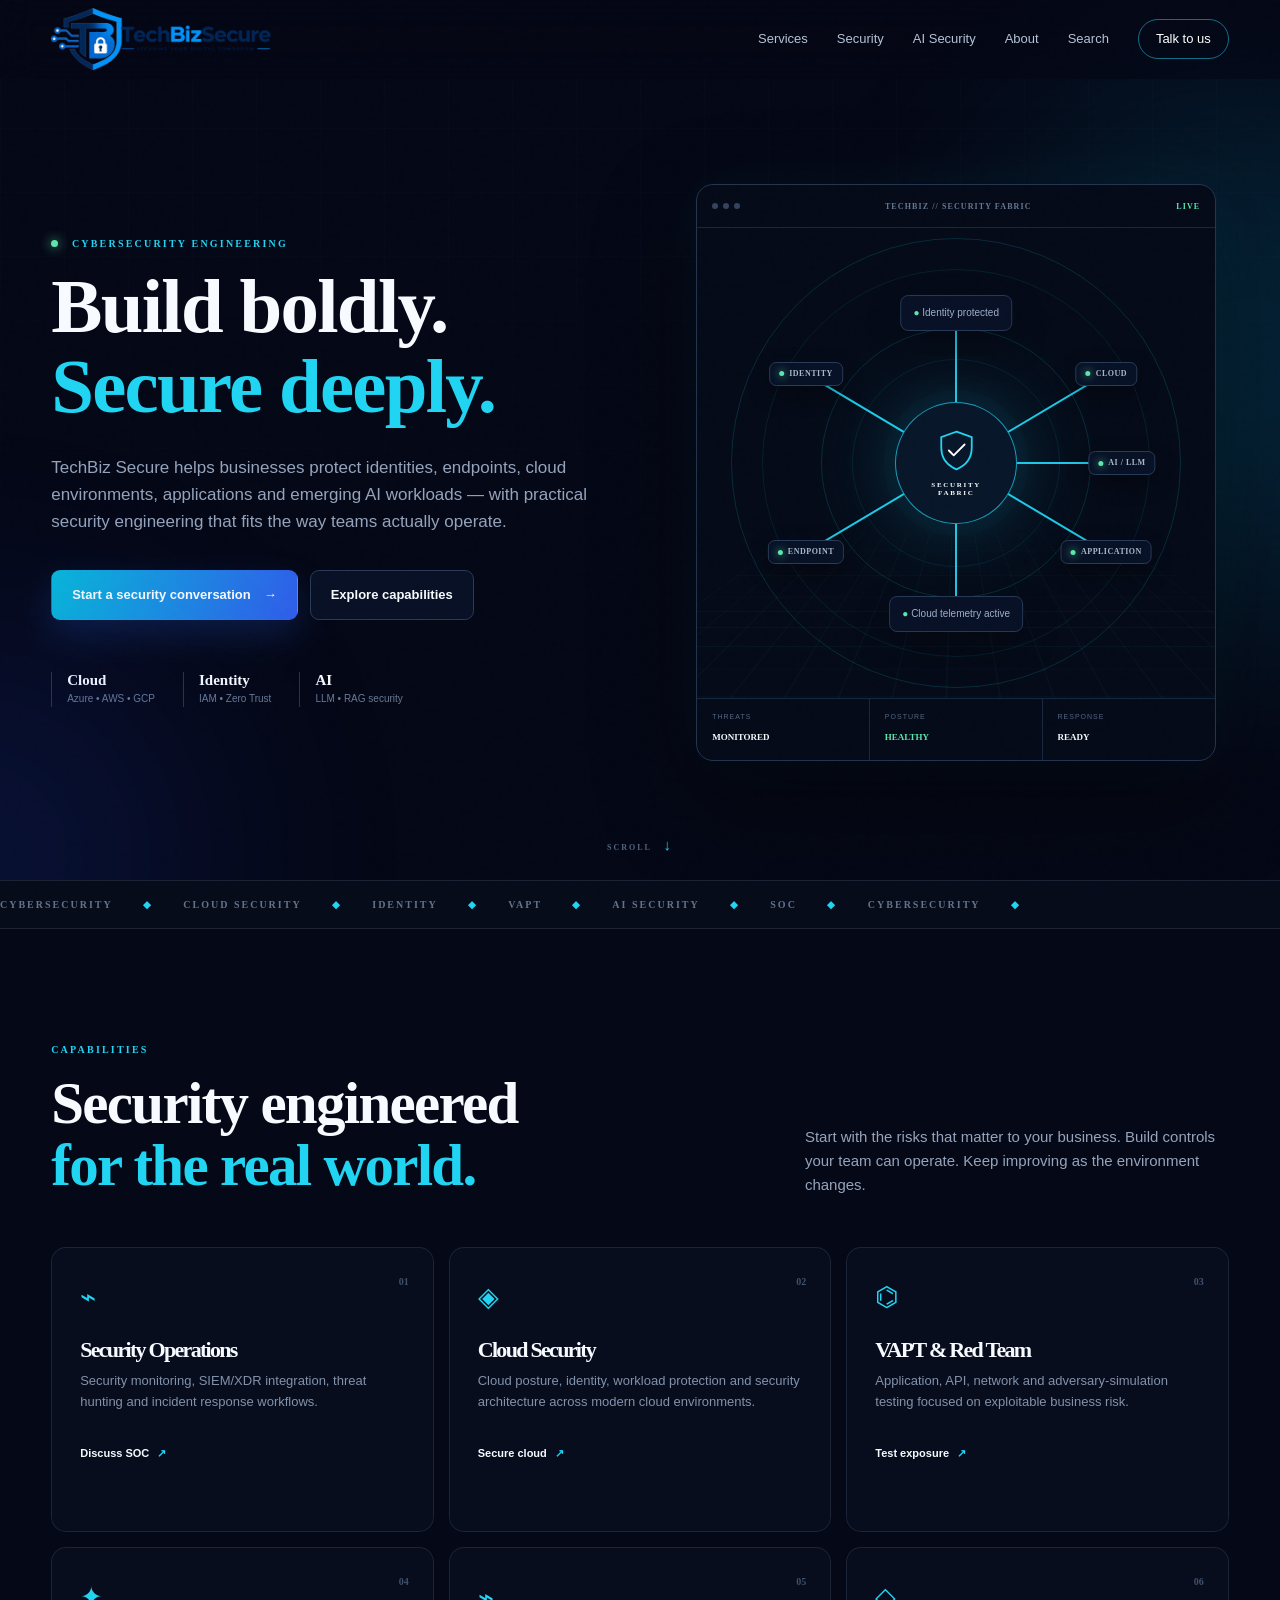
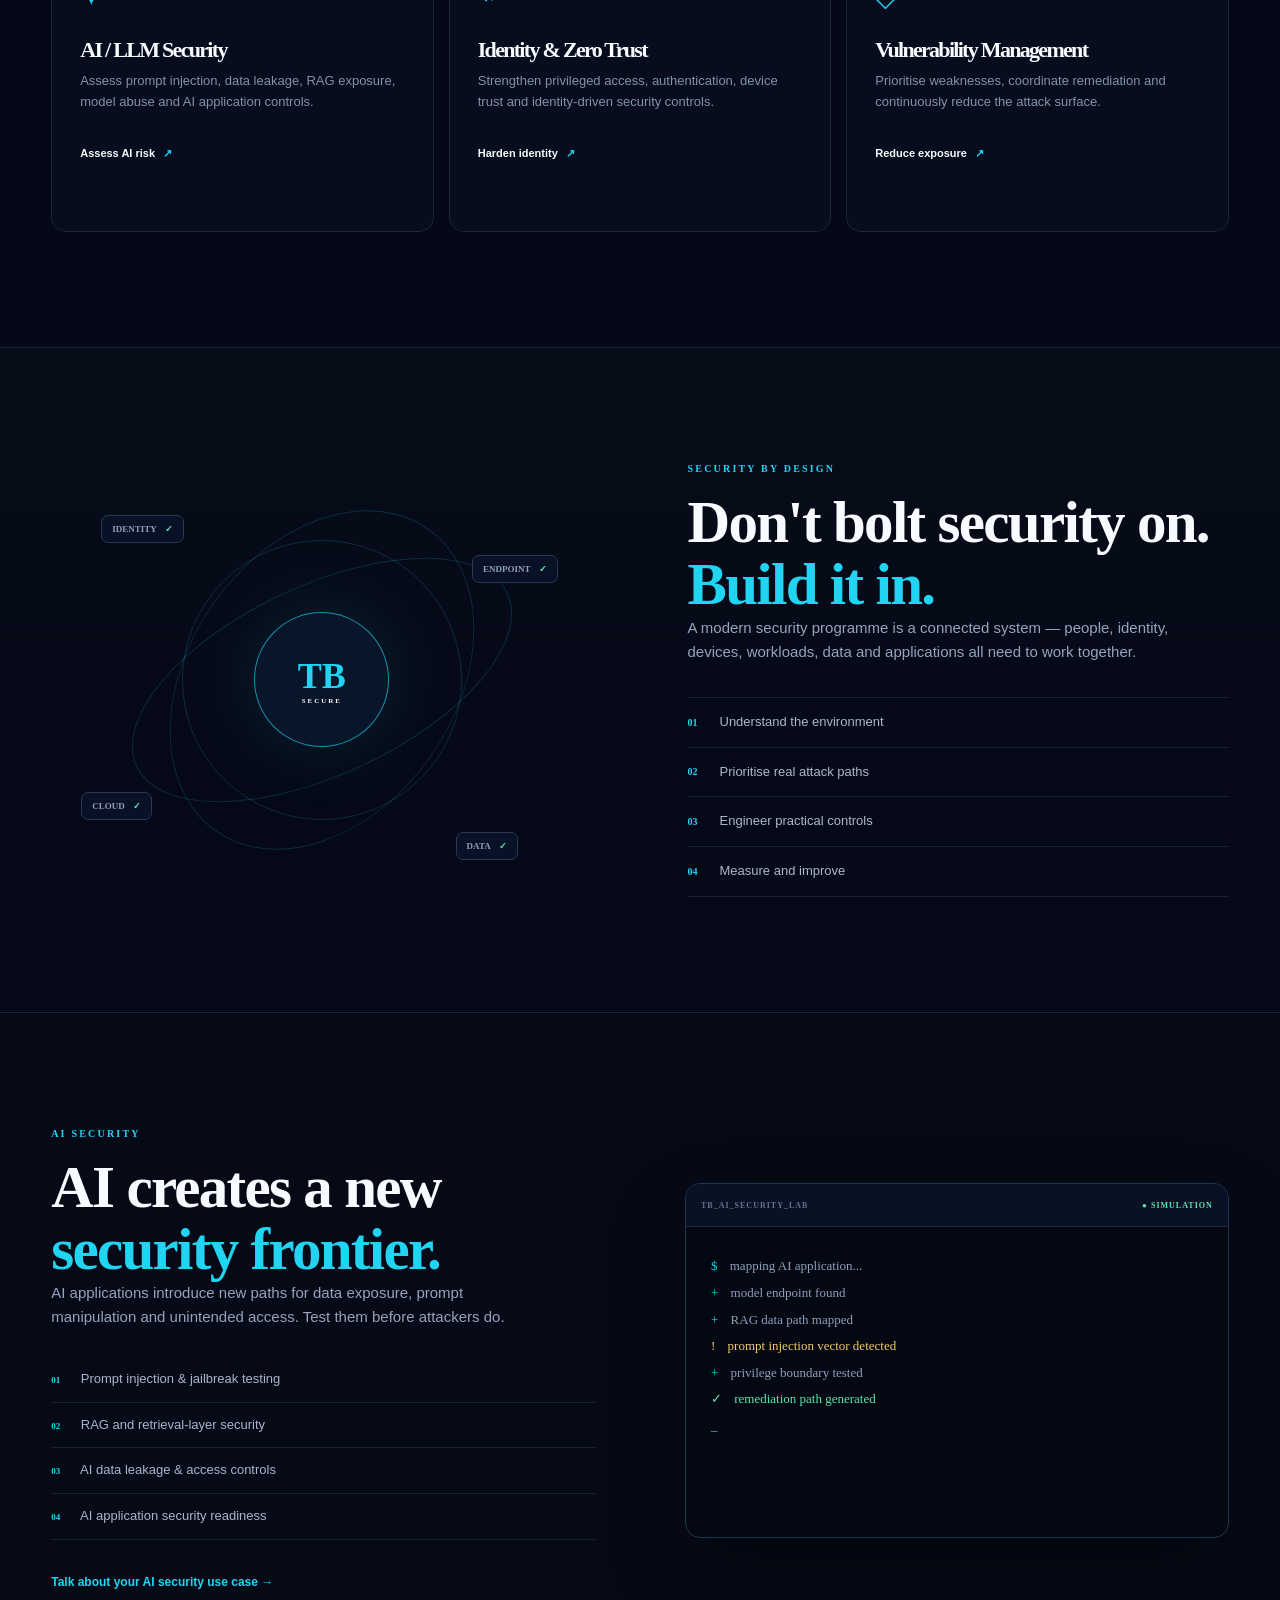
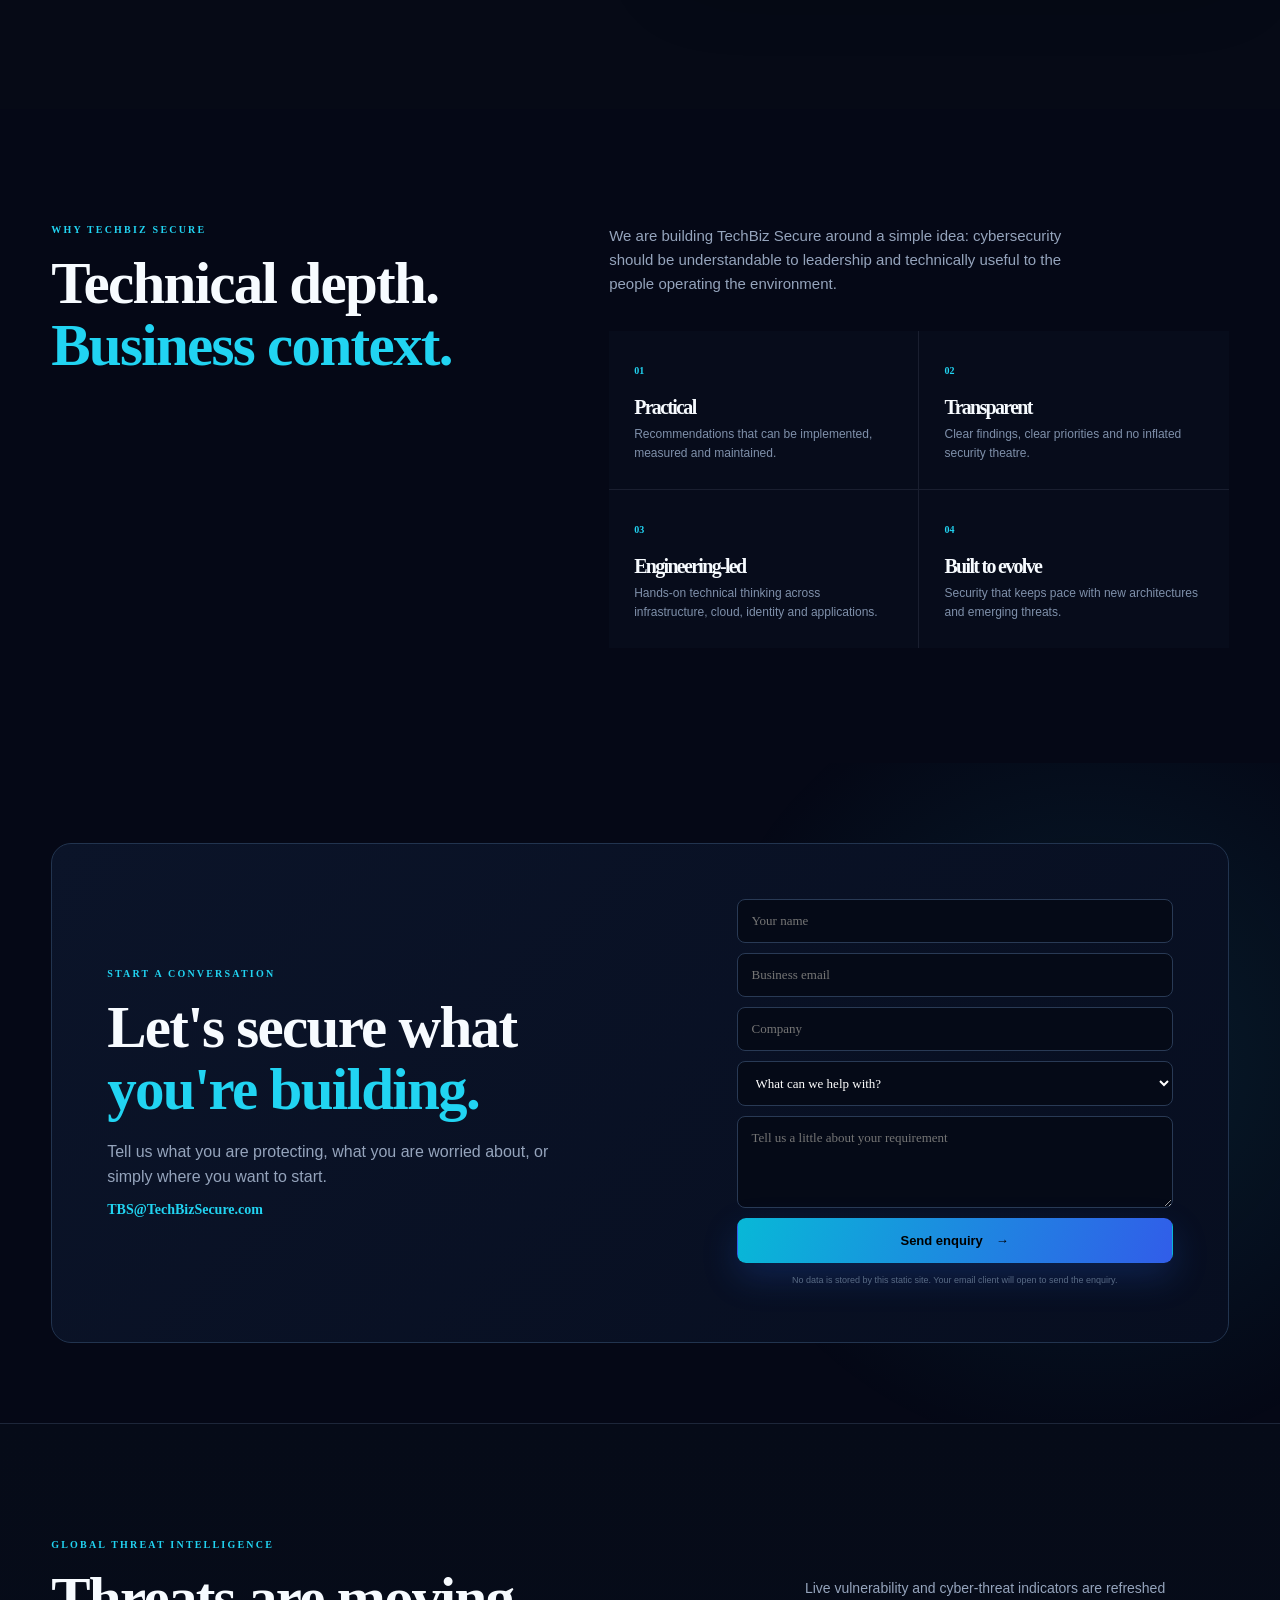
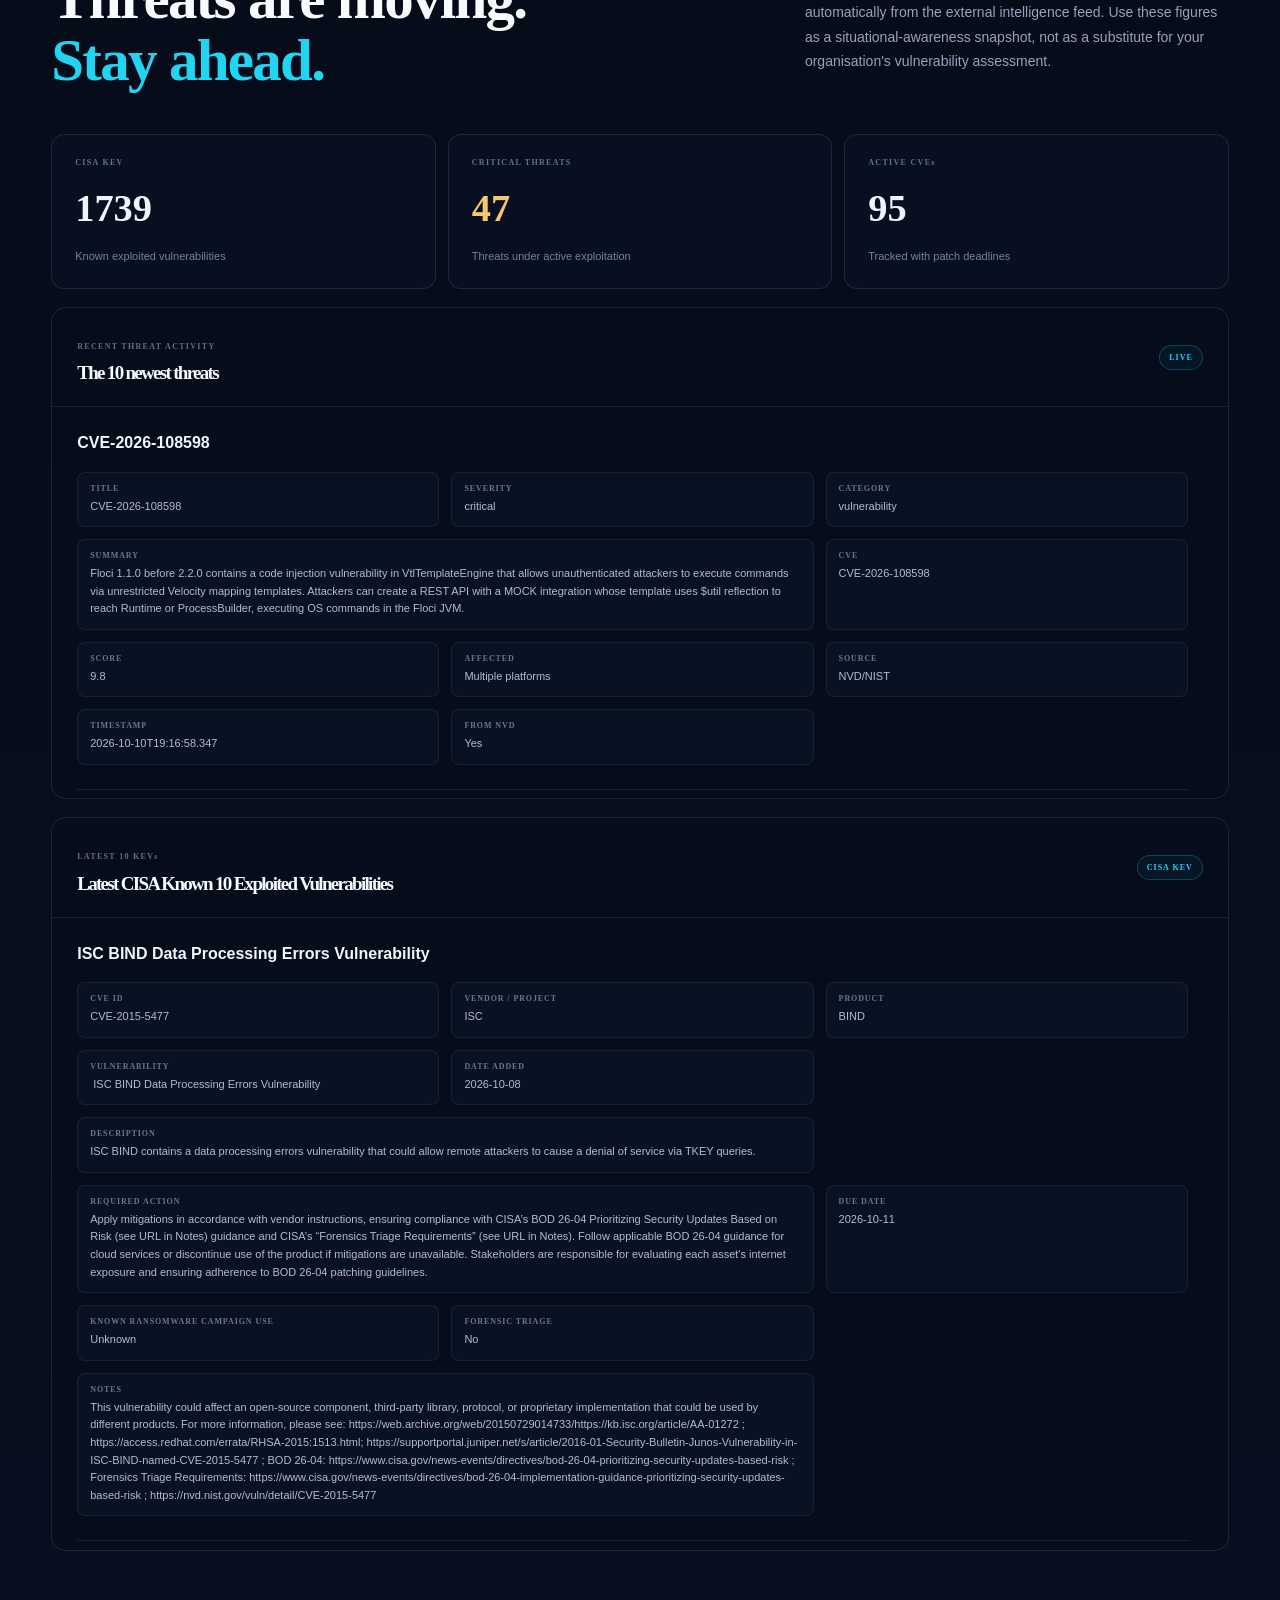
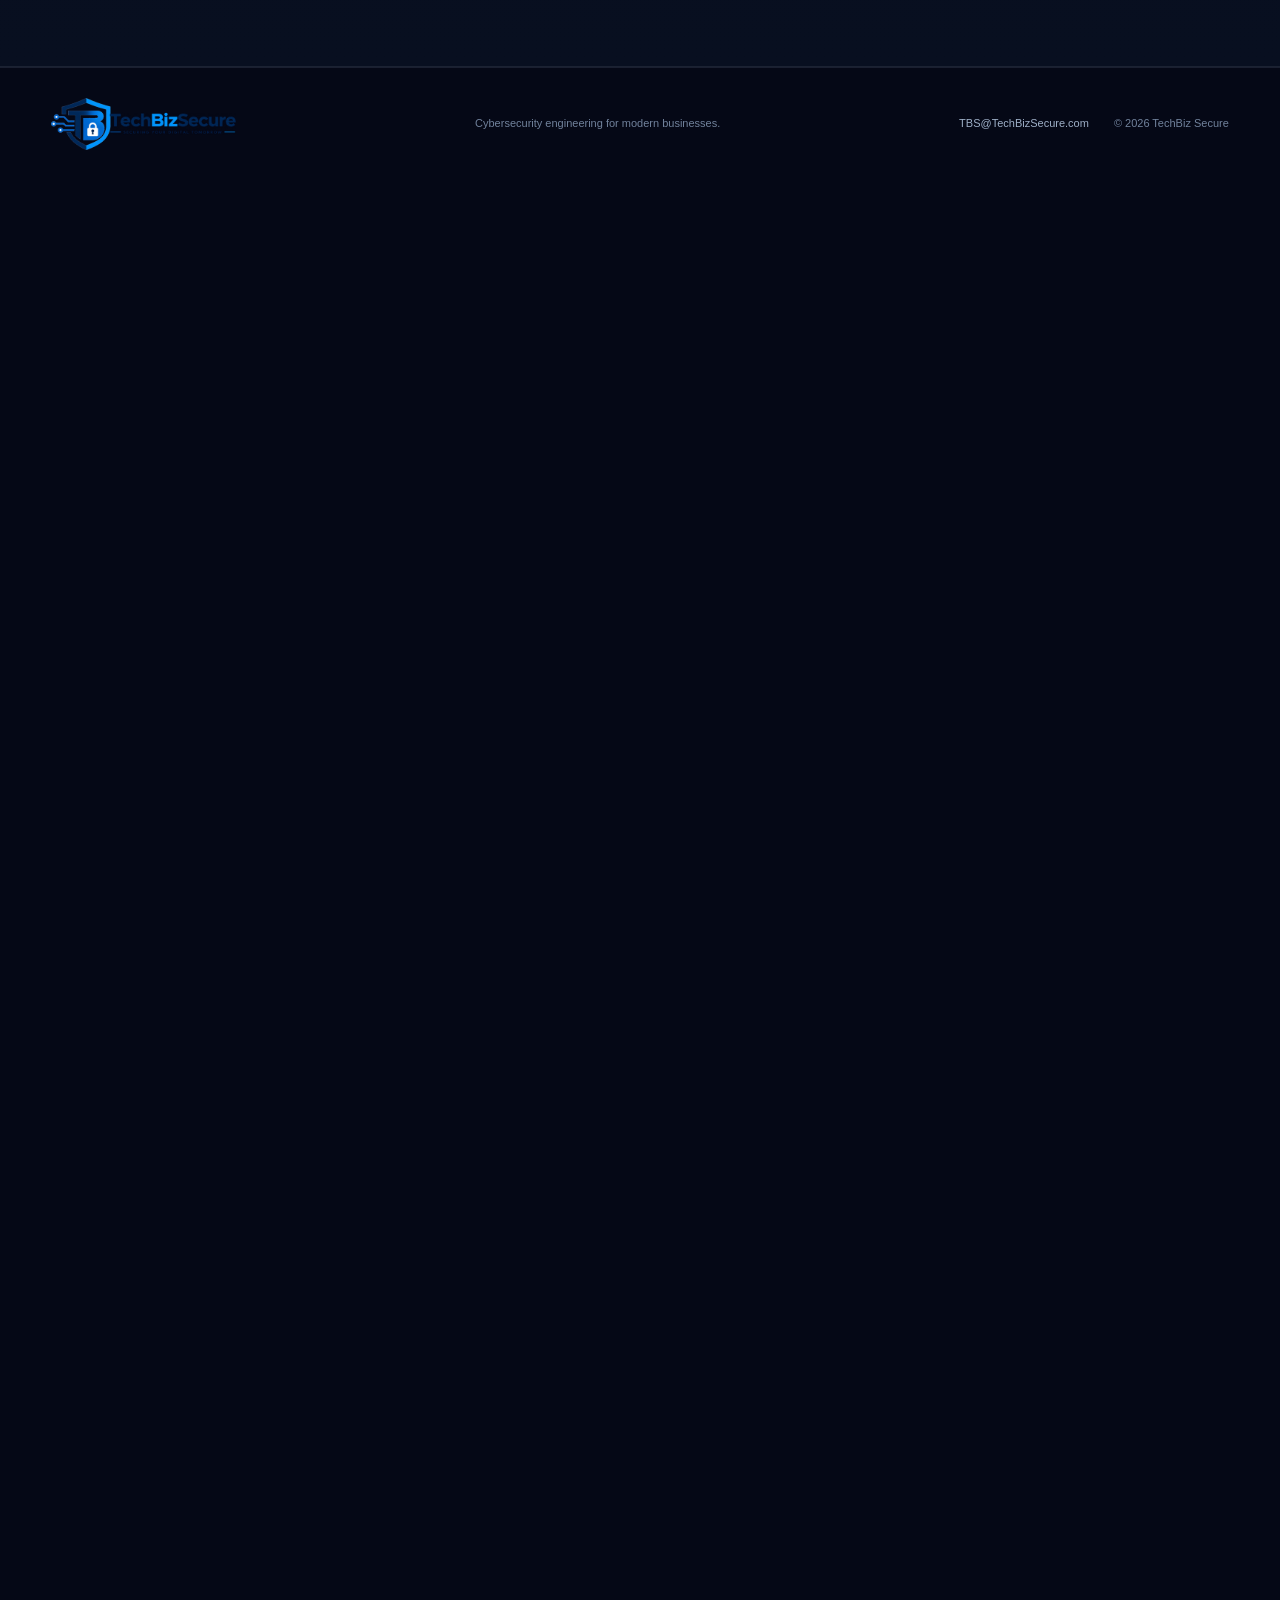
==== commit 413bf699: "Space out fabric labels and clarify connecting spokes" ====
--- a/index.html
+++ b/index.html
@@ -71,13 +71,13 @@
           <div class="float-tag tag1">● Identity protected</div><div class="float-tag tag2">● Cloud telemetry active</div>
           <div class="hub"><div class="hub-shield"><svg viewBox="0 0 48 48"><path d="M24 3 41 9v12c0 11.2-6.7 19.7-17 24C13.7 40.7 7 32.2 7 21V9l17-6Z"/><path class="tick" d="m15.5 24 5.4 5.4L33 17.3"/></svg></div><small>SECURITY<br>FABRIC</small></div>
           <svg class="fabric-connections" viewBox="0 0 520 470" preserveAspectRatio="none" aria-hidden="true">
-            <line x1="260" y1="235" x2="130" y2="132"></line>
-            <line x1="260" y1="235" x2="390" y2="132"></line>
-            <line x1="260" y1="235" x2="130" y2="338"></line>
-            <line x1="260" y1="235" x2="390" y2="338"></line>
+            <line x1="260" y1="235" x2="109.2" y2="145.7"></line>
+            <line x1="260" y1="235" x2="410.8" y2="145.7"></line>
+            <line x1="260" y1="235" x2="109.2" y2="324.3"></line>
+            <line x1="260" y1="235" x2="410.8" y2="324.3"></line>
             <line x1="260" y1="235" x2="426" y2="235"></line>
-            <line x1="260" y1="235" x2="260" y2="89"></line>
-            <line x1="260" y1="235" x2="260" y2="381"></line>
+            <line x1="260" y1="235" x2="260" y2="84.6"></line>
+            <line x1="260" y1="235" x2="260" y2="385.4"></line>
           </svg>
         </div>
         <div class="console-stats"><span><small>THREATS</small><b>MONITORED</b></span><span><small>POSTURE</small><b class="green">HEALTHY</b></span><span><small>RESPONSE</small><b>READY</b></span></div>
--- a/css/style.css
+++ b/css/style.css
@@ -119,3 +119,17 @@
 .tag2{--point-x:50%;--point-y:81%}
 @media(max-width:900px){.hero-console{height:590px}}
 @media(max-width:650px){.hero-console{height:510px}.float-tag{display:block}}
+
+/* Security Fabric final positioning and spoke visibility */
+.console-map .map-grid{z-index:0}
+.console-map .radar{z-index:1}
+.console-map .fabric-connections{display:block;z-index:3;opacity:1}
+.console-map .fabric-connections line{stroke:#21d4f2;stroke-width:2;stroke-linecap:round;opacity:.95}
+.console-map .node,.console-map .float-tag{z-index:5}
+.console-map .node.n1{left:21%!important;top:31%!important;right:auto!important;bottom:auto!important;transform:translate(-50%,-50%)!important}
+.console-map .node.n2{left:79%!important;top:31%!important;right:auto!important;bottom:auto!important;transform:translate(-50%,-50%)!important}
+.console-map .node.n3{left:21%!important;top:69%!important;right:auto!important;bottom:auto!important;transform:translate(-50%,-50%)!important}
+.console-map .node.n4{left:79%!important;top:69%!important;right:auto!important;bottom:auto!important;transform:translate(-50%,-50%)!important}
+.console-map .node.n5{left:82%!important;top:50%!important;right:auto!important;bottom:auto!important;transform:translate(-50%,-50%)!important}
+.console-map .float-tag.tag1{left:50%!important;top:18%!important;right:auto!important;bottom:auto!important;transform:translate(-50%,-50%)!important}
+.console-map .float-tag.tag2{left:50%!important;top:82%!important;right:auto!important;bottom:auto!important;transform:translate(-50%,-50%)!important}
